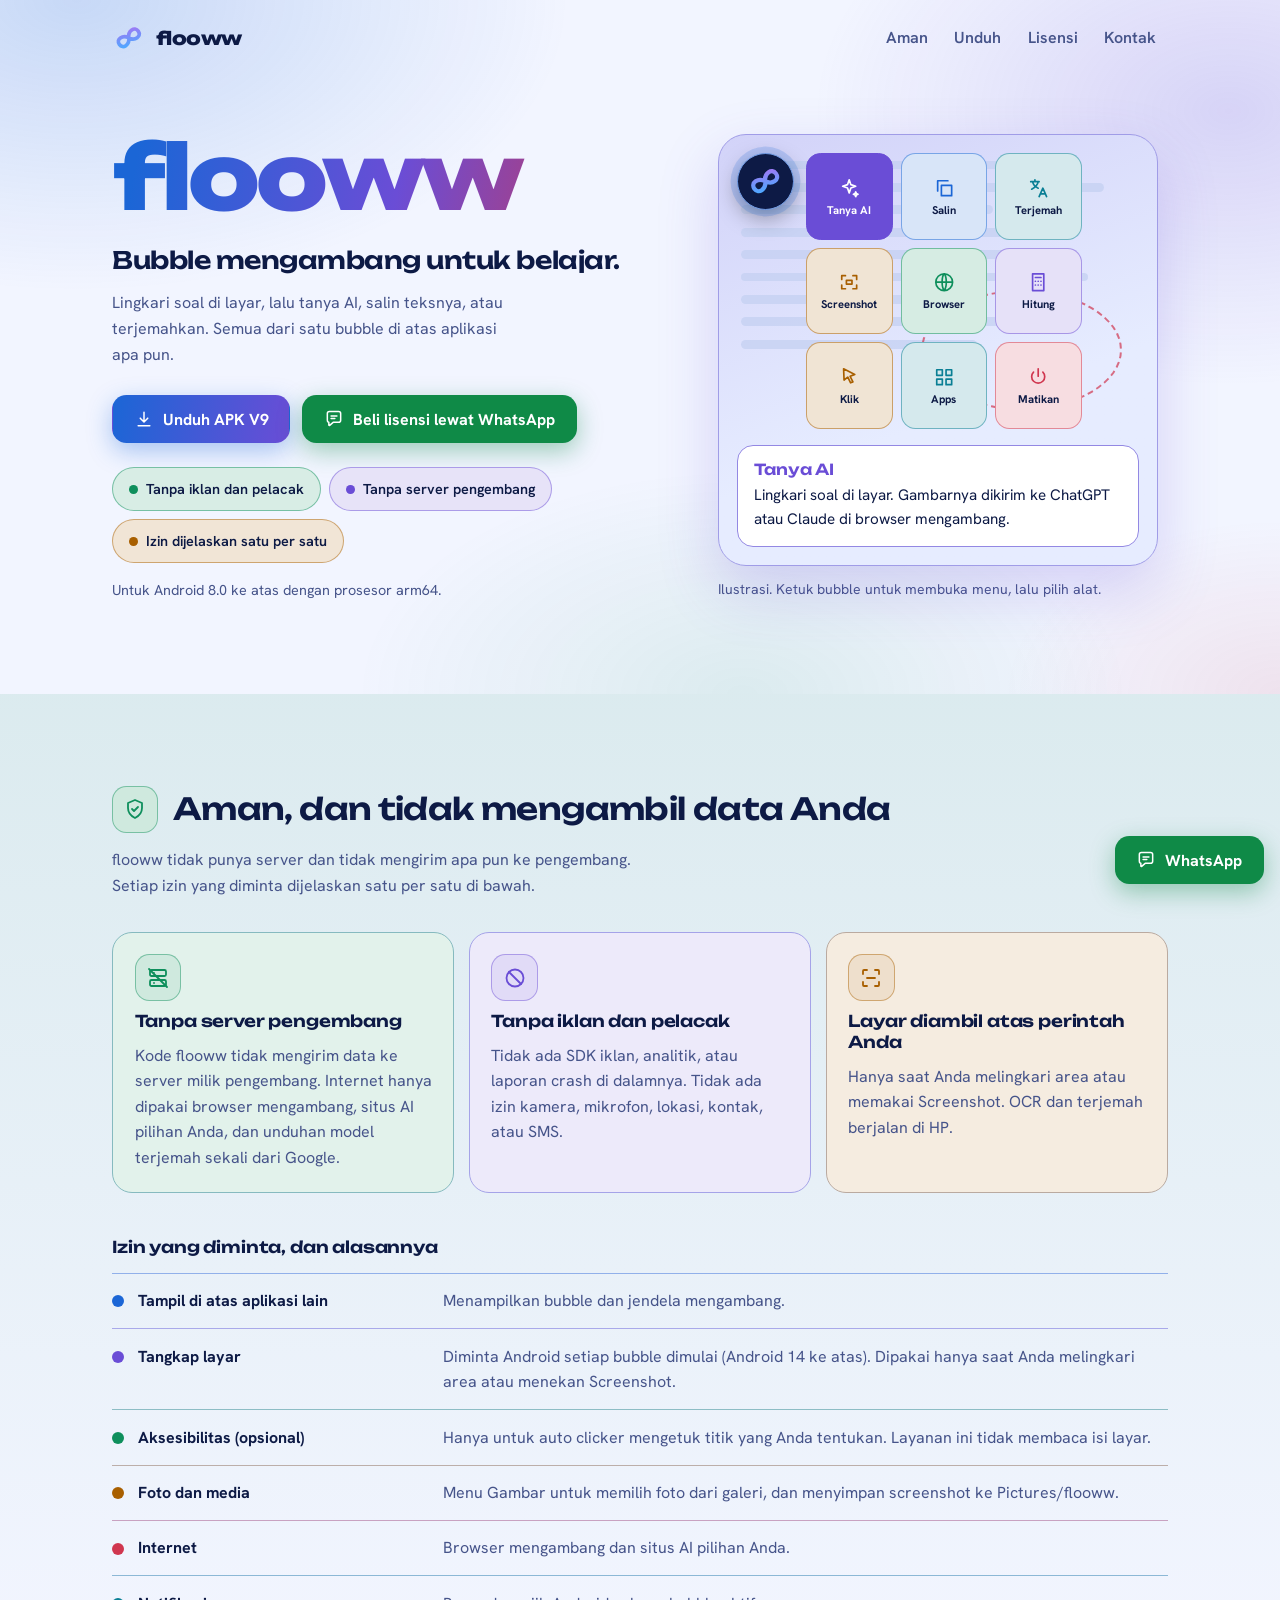
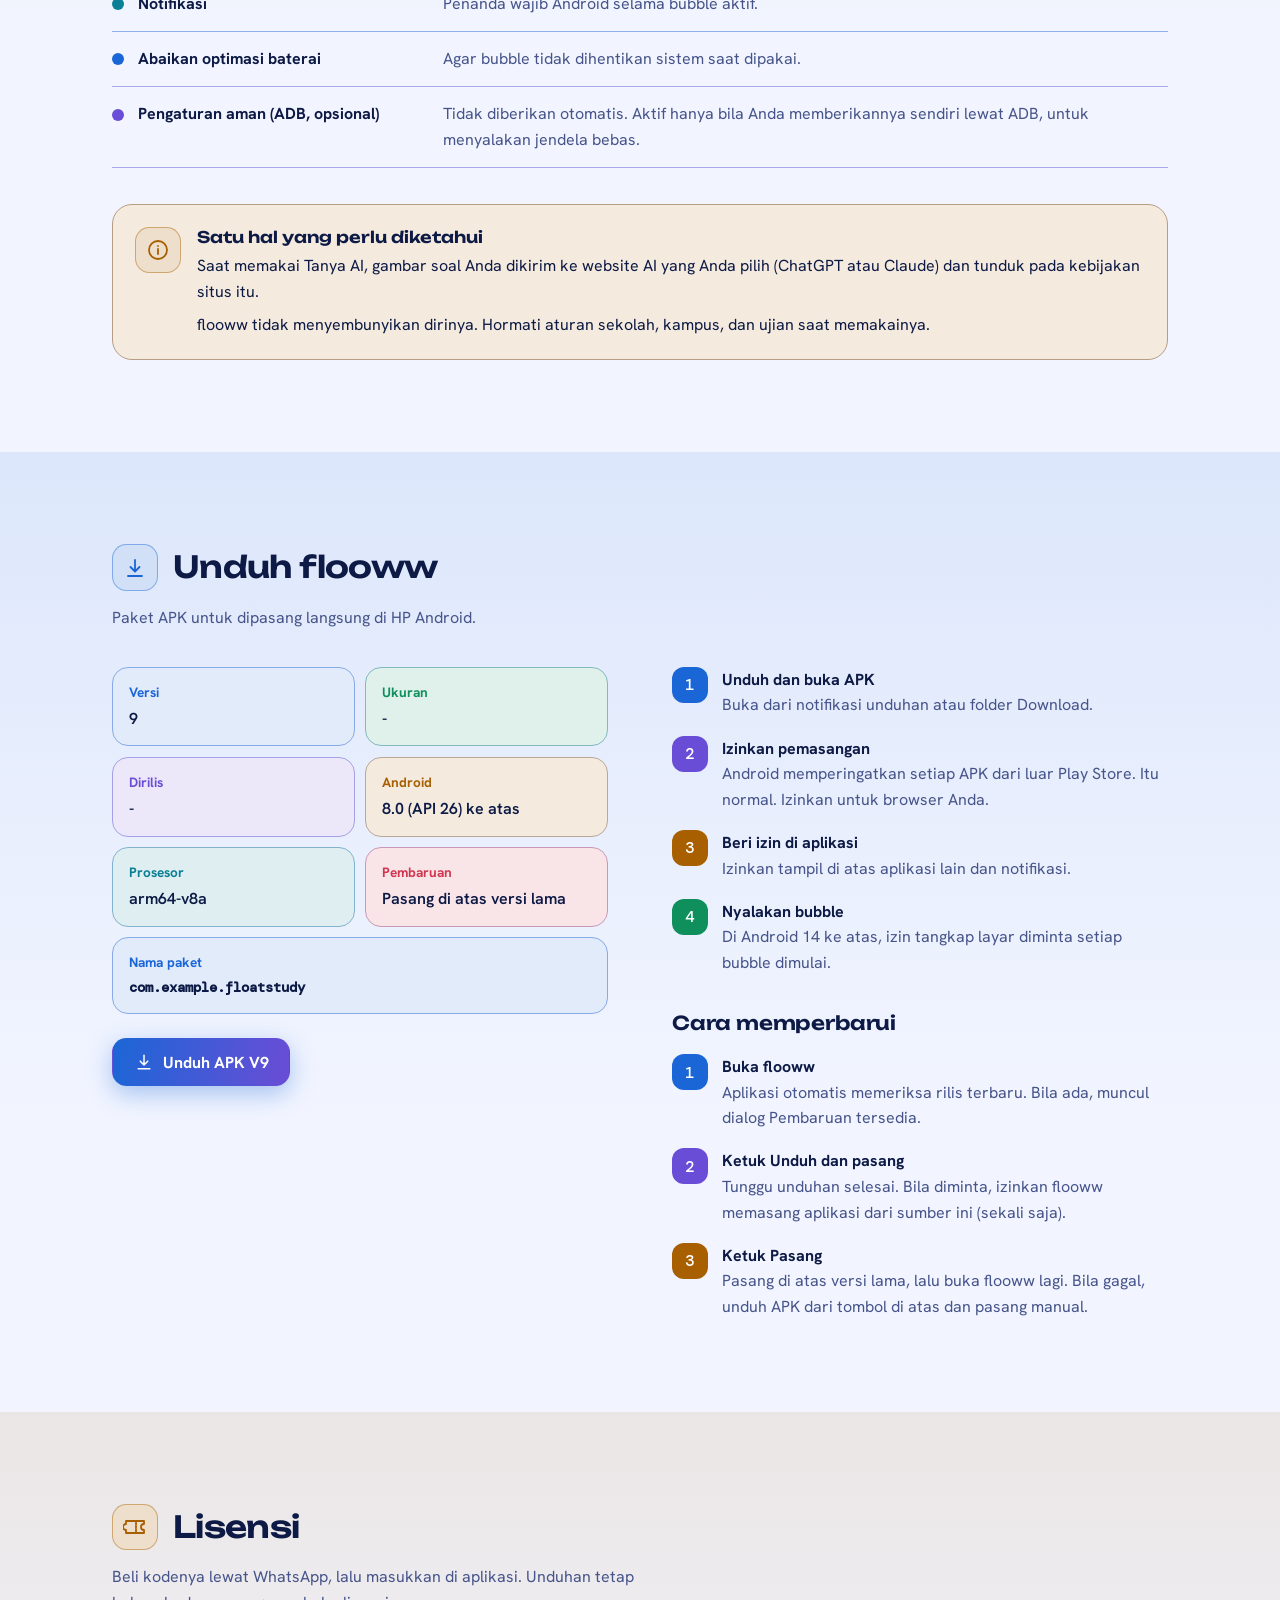
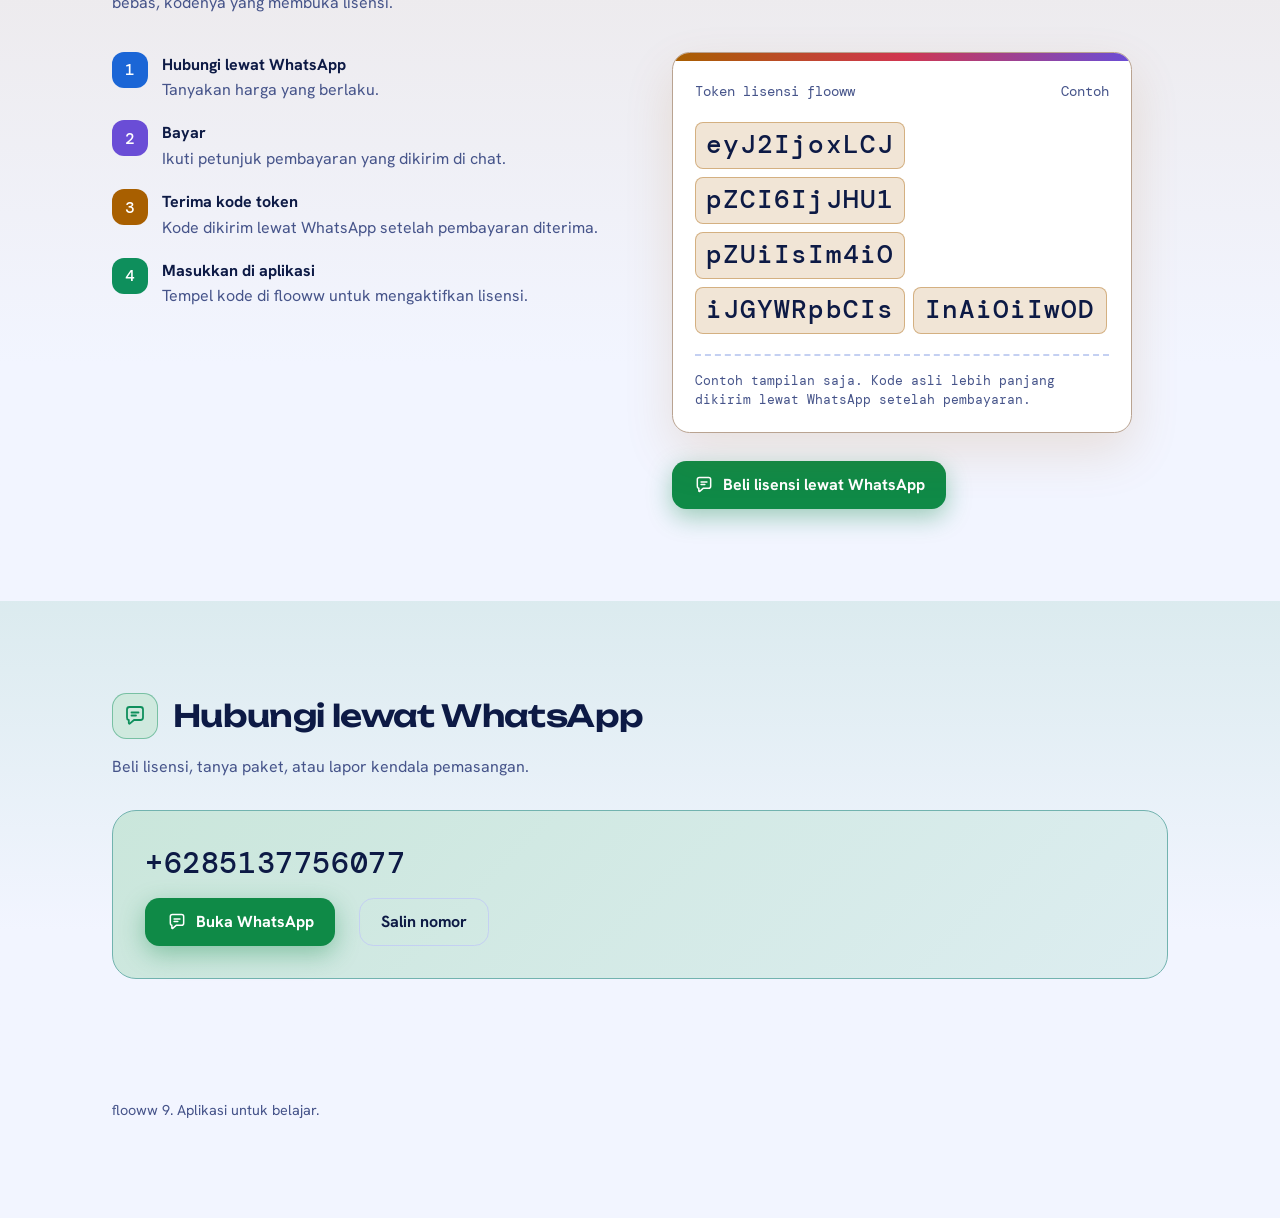
==== website/index.html @ 0dcf0724 "Langkah singkat memperbarui di aplikasi dan website - Kartu Pembaruan di aplikasi menampilkan tiga l" ====
<!doctype html>
<html lang="id">
<head>
<meta charset="utf-8">
<meta name="viewport" content="width=device-width, initial-scale=1, viewport-fit=cover">
<meta name="description" content="Unduh flooww, bubble mengambang untuk belajar. Lisensi dibeli lewat WhatsApp.">
<title>flooww</title>
<meta name="claude:viewport-fit-sides" content="cover">
<link rel="preconnect" href="https://fonts.googleapis.com">
<link rel="preconnect" href="https://fonts.gstatic.com" crossorigin>
<link rel="stylesheet" href="https://fonts.googleapis.com/css2?family=DM+Mono:wght@400;500&family=Hanken+Grotesk:wght@400;500;600;700&family=Unbounded:wght@600;800&display=swap">
<style>
/* Layout: kiri-rata. Situs publik dan panel /developer memakai satu data konten.
   Semua ukuran dalam rem, jadi satu angka di html mengecilkan atau membesarkan seluruh halaman (HP sampai TV).
   Warna dari pita ikon: biru, ungu, hijau, kuning, koral, cyan. */
:root {
  --bg: #081030;
  --screen: #0B153C;
  --surface: #0F1B4A;
  --raise: #16256A;
  --line: #26357D;
  --fg: #EAF0FF;
  --muted: #A9B5E0;
  --blue: #4FA8FF;
  --violet: #9A7BF5;
  --mint: #3DDC97;
  --amber: #FFB547;
  --coral: #FF7A8A;
  --cyan: #38D0E6;
  --accent: var(--blue);
  --accent-ink: #04122E;
  --tile-ink: #04122E;
  --bubble: #0D1A45;
  --wa: #0F8A47;
  --wa-ink: #FFFFFF;
  --glow: 30%;
  --glow2: 15%;
  --font-display: 'Unbounded', 'Trebuchet MS', sans-serif;
  --font-body: 'Hanken Grotesk', system-ui, -apple-system, 'Segoe UI', sans-serif;
  --font-mono: 'DM Mono', ui-monospace, Menlo, Consolas, monospace;
  color-scheme: dark;
}
@media (prefers-color-scheme: light) {
  :root:not([data-theme="dark"]) {
    --bg: #F2F5FF; --screen: #E6ECFF; --surface: #FFFFFF; --raise: #DCE5FF; --line: #C4D0F2;
    --fg: #0D1A45; --muted: #46548A;
    --blue: #1B66D6; --violet: #6A4DD6; --mint: #0E8F5C; --amber: #A85F00; --coral: #D0364F; --cyan: #0A7F95;
    --accent-ink: #FFFFFF; --tile-ink: #FFFFFF; --glow: 20%; --glow2: 10%;
    color-scheme: light;
  }
}
:root[data-theme="light"] {
  --bg: #F2F5FF; --screen: #E6ECFF; --surface: #FFFFFF; --raise: #DCE5FF; --line: #C4D0F2;
  --fg: #0D1A45; --muted: #46548A;
  --blue: #1B66D6; --violet: #6A4DD6; --mint: #0E8F5C; --amber: #A85F00; --coral: #D0364F; --cyan: #0A7F95;
  --accent-ink: #FFFFFF; --tile-ink: #FFFFFF; --glow: 20%; --glow2: 10%;
  color-scheme: light;
}

* { box-sizing: border-box; }
html { scroll-behavior: smooth; font-size: 100%; }
body { margin: 0; background: var(--bg); color: var(--fg); font: 400 1rem/1.6 var(--font-body); -webkit-text-size-adjust: 100%; }
a { color: var(--accent); }
h1, h2, h3, p, ul, ol, dl, figure { margin: 0; }
h2 { font: 600 clamp(1.35rem, 3.6vw, 1.9rem)/1.2 var(--font-display); letter-spacing: -0.02em; text-wrap: balance; }
h3 { font: 600 1.02rem/1.3 var(--font-display); letter-spacing: -0.01em; }
button { font: inherit; color: inherit; }
:focus-visible { outline: 0.22rem solid var(--accent); outline-offset: 0.2rem; }

.in { max-width: 68rem; margin-inline: auto; padding-left: max(16px, env(safe-area-inset-left, 0px)); padding-right: max(16px, env(safe-area-inset-right, 0px)); }
.sec { --c: var(--blue); padding-block: clamp(3rem, 8vw, 5.75rem); background: linear-gradient(180deg, color-mix(in srgb, var(--c) 10%, var(--bg)), var(--bg) 70%); }
.lead-in { color: var(--muted); max-width: 58ch; margin-top: 0.9rem; }
.sh { display: flex; align-items: center; gap: 0.9rem; }
.chip { flex: none; width: 2.9rem; height: 2.9rem; border-radius: 0.9rem; display: grid; place-items: center; color: var(--c); background: color-mix(in srgb, var(--c) 20%, var(--surface)); border: 1px solid color-mix(in srgb, var(--c) 45%, transparent); }
.chip svg { width: 1.5rem; height: 1.5rem; }
.ico { width: 1.25rem; height: 1.25rem; flex: none; }

/* header + hero */
.hero-wrap {
  background:
    radial-gradient(55% 60% at 6% 0%, color-mix(in srgb, var(--blue) var(--glow), transparent), transparent 70%),
    radial-gradient(45% 55% at 96% 16%, color-mix(in srgb, var(--violet) var(--glow), transparent), transparent 72%),
    radial-gradient(42% 45% at 58% 100%, color-mix(in srgb, var(--mint) var(--glow2), transparent), transparent 72%),
    radial-gradient(30% 35% at 100% 100%, color-mix(in srgb, var(--coral) var(--glow2), transparent), transparent 72%),
    var(--bg);
}
.top { display: flex; flex-wrap: wrap; align-items: center; justify-content: space-between; gap: 0.4rem 1rem; padding-block: 1rem; }
.brand { display: inline-flex; align-items: center; gap: 0.65rem; color: var(--fg); text-decoration: none; font: 800 1.15rem var(--font-display); letter-spacing: -0.03em; }
.brand svg { width: 2.1rem; height: 2.1rem; }
.nav { display: flex; gap: 0.15rem; flex-wrap: wrap; }
.nav a { color: var(--muted); text-decoration: none; padding: 0 0.75rem; border-radius: 0.65rem; font-weight: 600; min-height: 2.75rem; display: inline-flex; align-items: center; }
.nav a:hover { color: var(--fg); background: color-mix(in srgb, var(--fg) 8%, transparent); }

.btn { display: inline-flex; align-items: center; justify-content: center; gap: 0.55rem; min-height: 3rem; padding: 0 1.3rem; border-radius: 0.9rem; font: 700 1rem var(--font-body); text-decoration: none; border: 1px solid transparent; cursor: pointer; }
.btn:hover { filter: brightness(1.08); }
.btn-primary { background: linear-gradient(100deg, var(--blue), var(--violet)); color: var(--accent-ink); box-shadow: 0 0.5rem 1.5rem color-mix(in srgb, var(--blue) 35%, transparent); }
.btn-wa { background: var(--wa); color: var(--wa-ink); box-shadow: 0 0.5rem 1.5rem color-mix(in srgb, var(--wa) 38%, transparent); }
.btn-ghost { background: transparent; color: var(--fg); border-color: var(--line); }
.btn-sm { min-height: 2.75rem; padding: 0 1rem; font-size: 0.92rem; }
.btn svg { width: 1.25rem; height: 1.25rem; flex: none; }
.cta { display: flex; flex-wrap: wrap; gap: 0.75rem; margin-top: 1.75rem; }

.hero { display: grid; grid-template-columns: 1fr; gap: 2.75rem; padding-block: clamp(1.25rem, 5vw, 3.5rem) clamp(3rem, 8vw, 5.75rem); }
.hero > * { min-width: 0; }
.wordmark { font: 800 clamp(2.8rem, 9vw, 5.6rem)/1 var(--font-display); letter-spacing: -0.045em; padding-bottom: 0.08em; color: var(--fg); background: linear-gradient(100deg, var(--blue) 5%, var(--violet) 52%, var(--coral) 100%); -webkit-background-clip: text; background-clip: text; -webkit-text-fill-color: transparent; overflow-wrap: anywhere; }
.tagline { font: 600 clamp(1.15rem, 2.6vw, 1.5rem)/1.3 var(--font-display); letter-spacing: -0.02em; margin-top: 1rem; text-wrap: balance; }
.sub { color: var(--muted); max-width: 46ch; margin-top: 0.9rem; }
.pills { display: flex; flex-wrap: wrap; gap: 0.5rem; margin-top: 1.5rem; }
.pill { display: inline-flex; align-items: center; gap: 0.5rem; min-height: 2.75rem; padding: 0 1rem; border-radius: 999px; font-size: 0.9rem; font-weight: 600; text-decoration: none; color: var(--fg); background: color-mix(in srgb, var(--c) 16%, var(--surface)); border: 1px solid color-mix(in srgb, var(--c) 48%, transparent); }
.pill i { width: 0.55rem; height: 0.55rem; border-radius: 50%; background: var(--c); }
.pill:hover { background: color-mix(in srgb, var(--c) 26%, var(--surface)); }
.fine { color: var(--muted); font-size: 0.9rem; margin-top: 1rem; }

/* demo bubble */
.demo { max-width: 27.5rem; width: 100%; }
.screen { position: relative; display: flex; flex-direction: column; gap: 1rem; min-height: 25.6rem; padding: 1.1rem; overflow: hidden; background: linear-gradient(160deg, color-mix(in srgb, var(--violet) 16%, var(--screen)), var(--screen) 62%); border: 1px solid color-mix(in srgb, var(--violet) 40%, var(--line)); border-radius: 1.75rem; box-shadow: 0 1.5rem 3.75rem color-mix(in srgb, var(--violet) 22%, transparent); }
.fake { position: absolute; inset: 0; padding: 1.6rem 1.35rem; display: flex; flex-direction: column; gap: 0.85rem; pointer-events: none; }
.fake i { display: block; height: 0.55rem; border-radius: 0.3rem; background: var(--line); opacity: 0.75; }
.fake i:nth-child(1) { width: 78%; } .fake i:nth-child(2) { width: 92%; } .fake i:nth-child(3) { width: 64%; }
.fake i:nth-child(4) { width: 86%; } .fake i:nth-child(5) { width: 70%; } .fake i:nth-child(6) { width: 88%; }
.fake i:nth-child(7) { width: 52%; } .fake i:nth-child(8) { width: 80%; } .fake i:nth-child(9) { width: 60%; }
.fake b { position: absolute; right: 8%; top: 36%; width: 46%; height: 28%; border: 2px dashed var(--coral); border-radius: 50%; opacity: 0.7; }
.float { position: relative; z-index: 1; display: flex; align-items: flex-start; gap: 0.75rem; }
.bubble { flex: none; width: 3.6rem; height: 3.6rem; border-radius: 50%; padding: 0; cursor: pointer; display: grid; place-items: center; background: var(--bubble); border: 1px solid color-mix(in srgb, var(--blue) 50%, var(--line)); box-shadow: 0 0 0 0.4rem color-mix(in srgb, var(--blue) 18%, transparent), 0 0.5rem 1.4rem rgba(0, 0, 0, 0.35); }
.bubble svg { width: 2.4rem; height: 2.4rem; }
.menu { display: grid; grid-template-columns: repeat(3, minmax(0, 1fr)); gap: 0.5rem; flex: 1; min-width: 0; max-width: 17.25rem; transform-origin: 0 1.5rem; animation: pop 0.45s cubic-bezier(0.2, 0.8, 0.2, 1) both; }
.tool { aspect-ratio: 1; min-width: 0; padding: 0.25rem; cursor: pointer; display: flex; flex-direction: column; align-items: center; justify-content: center; gap: 0.3rem; text-align: center; font: 700 0.7rem/1.1 var(--font-body); color: var(--fg); background: color-mix(in srgb, var(--c) 17%, var(--surface)); border: 1px solid color-mix(in srgb, var(--c) 50%, transparent); border-radius: 0.9rem; }
.tool svg { width: 1.4rem; height: 1.4rem; color: var(--c); fill: none; stroke: currentColor; stroke-width: 1.8; stroke-linecap: round; stroke-linejoin: round; }
.tool:hover { background: color-mix(in srgb, var(--c) 28%, var(--surface)); }
.tool[aria-pressed="true"] { background: var(--c); color: var(--tile-ink); border-color: var(--c); }
.tool[aria-pressed="true"] svg { color: var(--tile-ink); }
.tip { position: relative; z-index: 1; margin-top: auto; padding: 0.9rem 1rem; border-radius: 1rem; background: var(--surface); border: 1px solid color-mix(in srgb, var(--c, var(--blue)) 55%, var(--line)); font-size: 0.95rem; }
.tip strong { display: block; font: 600 0.95rem var(--font-display); color: var(--c, var(--blue)); margin-bottom: 0.25rem; }
.demo figcaption { color: var(--muted); font-size: 0.88rem; margin-top: 0.75rem; }
@keyframes pop { from { transform: scale(0.88); } to { transform: scale(1); } }

/* aman */
.claims { display: grid; grid-template-columns: repeat(auto-fit, minmax(min(100%, 16rem), 1fr)); gap: 0.9rem; margin-top: 2.1rem; }
.claims > * { min-width: 0; }
.claim { padding: 1.35rem; border-radius: 1.25rem; display: grid; gap: 0.65rem; align-content: start; background: color-mix(in srgb, var(--c) 12%, var(--surface)); border: 1px solid color-mix(in srgb, var(--c) 34%, var(--line)); }
.claim p { color: var(--muted); }
.claim a { font-weight: 700; color: var(--c); }
.perms { margin-top: 2.75rem; }
.perms ul { list-style: none; padding: 0; margin-top: 0.9rem; }
.perms li { --c: var(--blue); display: grid; grid-template-columns: 0.75rem minmax(0, 1fr); gap: 0.25rem 0.9rem; padding: 0.9rem 0; border-top: 1px solid color-mix(in srgb, var(--c) 30%, var(--line)); }
.perms li:last-child { border-bottom: 1px solid color-mix(in srgb, var(--c) 30%, var(--line)); }
.perms li::before { content: ""; width: 0.75rem; height: 0.75rem; margin-top: 0.45rem; border-radius: 50%; background: var(--c); grid-row: 1 / span 2; }
.perms li:nth-child(6n+2) { --c: var(--violet); } .perms li:nth-child(6n+3) { --c: var(--mint); }
.perms li:nth-child(6n+4) { --c: var(--amber); } .perms li:nth-child(6n+5) { --c: var(--coral); } .perms li:nth-child(6n+6) { --c: var(--cyan); }
.perms strong { font-weight: 700; }
.perms span { color: var(--muted); }
.honest { --c: var(--amber); display: grid; grid-template-columns: 2.9rem minmax(0, 1fr); gap: 1rem; align-items: start; margin-top: 2.25rem; padding: 1.35rem; border-radius: 1.25rem; background: color-mix(in srgb, var(--c) 13%, var(--surface)); border: 1px solid color-mix(in srgb, var(--c) 45%, var(--line)); }
.honest p + p { margin-top: 0.5rem; }
.honest strong { display: block; font: 600 1rem var(--font-display); margin-bottom: 0.4rem; }

/* unduh */
.dl-grid { display: grid; grid-template-columns: 1fr; gap: 2.5rem; margin-top: 2.25rem; }
.dl-grid > * { min-width: 0; }
.spec { display: grid; grid-template-columns: repeat(2, minmax(0, 1fr)); gap: 0.65rem; }
.spec div { --c: var(--blue); padding: 0.9rem 1rem; border-radius: 1rem; background: color-mix(in srgb, var(--c) 13%, var(--surface)); border: 1px solid color-mix(in srgb, var(--c) 36%, var(--line)); }
.spec div:nth-child(6n+2) { --c: var(--mint); } .spec div:nth-child(6n+3) { --c: var(--violet); }
.spec div:nth-child(6n+4) { --c: var(--amber); } .spec div:nth-child(6n+5) { --c: var(--cyan); } .spec div:nth-child(6n+6) { --c: var(--coral); }
.spec div:last-child:nth-child(odd) { grid-column: 1 / -1; }
.spec dt { color: var(--c); font-size: 0.85rem; font-weight: 700; }
.spec dd { margin: 0.1rem 0 0; font-weight: 600; overflow-wrap: anywhere; }
.mono { font-family: var(--font-mono); font-size: 0.9em; font-weight: 500; }
.dl-cta { margin-top: 1.5rem; }
.steps { list-style: none; padding: 0; display: grid; gap: 1.1rem; counter-reset: s; }
.steps li { --c: var(--blue); display: grid; grid-template-columns: 2.25rem minmax(0, 1fr); gap: 0.9rem; align-items: start; max-width: 56ch; counter-increment: s; }
.steps li:nth-child(6n+2) { --c: var(--violet); } .steps li:nth-child(6n+3) { --c: var(--amber); } .steps li:nth-child(6n+4) { --c: var(--mint); }
.steps li:nth-child(6n+5) { --c: var(--coral); } .steps li:nth-child(6n+6) { --c: var(--cyan); }
.steps li::before { content: counter(s); width: 2.25rem; height: 2.25rem; border-radius: 0.75rem; display: grid; place-items: center; font: 500 1rem var(--font-mono); color: var(--tile-ink); background: var(--c); }
.steps strong { display: block; }
.up-h { margin: 2.25rem 0 1.1rem; font-size: 1.2rem; }
.steps span { color: var(--muted); }

/* lisensi */
.lic-grid { display: grid; grid-template-columns: 1fr; gap: 2.5rem; margin-top: 2.25rem; align-items: start; }
.lic-grid > * { min-width: 0; }
.receipt { position: relative; overflow: hidden; background: var(--surface); border: 1px solid color-mix(in srgb, var(--amber) 40%, var(--line)); border-radius: 1.1rem; padding: 1.75rem 1.35rem 1.35rem; font-family: var(--font-mono); max-width: 28.75rem; box-shadow: 0 1.25rem 3.1rem color-mix(in srgb, var(--amber) 14%, transparent); }
.receipt::before { content: ""; position: absolute; inset: 0 0 auto; height: 0.5rem; background: linear-gradient(90deg, var(--amber), var(--coral), var(--violet)); }
.receipt .head { display: flex; justify-content: space-between; gap: 0.75rem; color: var(--muted); font-size: 0.85rem; }
.receipt .tk { display: flex; flex-wrap: wrap; gap: 0.5rem; margin: 1.25rem 0; font-size: clamp(1.15rem, 4.6vw, 1.6rem); font-weight: 500; letter-spacing: 0.04em; }
.receipt .tk span { padding: 0.08em 0.42em; border-radius: 0.5rem; background: color-mix(in srgb, var(--amber) 16%, var(--surface)); border: 1px solid color-mix(in srgb, var(--amber) 40%, transparent); }
.receipt .cut { border-top: 2px dashed var(--line); padding-top: 0.9rem; color: var(--muted); font-size: 0.82rem; line-height: 1.5; }

/* kontak, footer, tombol melayang */
.wa-panel { display: flex; flex-wrap: wrap; align-items: center; gap: 1rem 1.5rem; margin-top: 1.9rem; padding: clamp(1.25rem, 4vw, 2rem); border-radius: 1.5rem; background: linear-gradient(135deg, color-mix(in srgb, var(--mint) 22%, var(--surface)), color-mix(in srgb, var(--cyan) 14%, var(--surface))); border: 1px solid color-mix(in srgb, var(--mint) 45%, var(--line)); }
.wa-num { font: 500 clamp(1.3rem, 5vw, 1.9rem) var(--font-mono); letter-spacing: 0.02em; overflow-wrap: anywhere; user-select: all; flex: 1 1 100%; }
.foot { padding-block: 1.75rem 6rem; color: var(--muted); font-size: 0.9rem; }
.fab { position: fixed; z-index: 20; right: max(16px, env(safe-area-inset-right, 0px)); bottom: calc(16px + env(safe-area-inset-bottom, 0px)); }
.draftbar { background: color-mix(in srgb, var(--amber) 22%, var(--surface)); border-bottom: 1px solid color-mix(in srgb, var(--amber) 50%, var(--line)); font-size: 0.9rem; }
.draftbar .in { display: flex; flex-wrap: wrap; align-items: center; gap: 0.25rem 1rem; padding-block: 0.4rem; }
.draftbar button, .draftbar a { background: none; border: 0; padding: 0 0.25rem; min-height: 2.75rem; color: var(--fg); font-weight: 700; text-decoration: underline; cursor: pointer; }

/* login developer */
.lg { min-height: 100vh; min-height: 100dvh; display: grid; place-items: center; padding-block: 2rem; padding-left: max(16px, env(safe-area-inset-left, 0px)); padding-right: max(16px, env(safe-area-inset-right, 0px)); background: radial-gradient(60% 50% at 20% 0%, color-mix(in srgb, var(--blue) var(--glow), transparent), transparent 70%), radial-gradient(50% 50% at 90% 100%, color-mix(in srgb, var(--violet) var(--glow), transparent), transparent 70%), var(--bg); }
.lg-card { width: min(100%, 25rem); padding: 1.75rem; border-radius: 1.5rem; display: grid; gap: 0.85rem; background: var(--surface); border: 1px solid var(--line); box-shadow: 0 1.5rem 3.75rem color-mix(in srgb, var(--violet) 22%, transparent); }
.lg-card svg.lg-mark { width: 3rem; height: 3rem; }
.lg-card h1 { font: 800 1.45rem/1.2 var(--font-display); letter-spacing: -0.03em; }
.lg-card p { color: var(--muted); }
.lg-card label { font-weight: 700; font-size: 0.9rem; }
.lg-card input[type="text"], .lg-card input[type="password"] { width: 100%; min-height: 3rem; padding: 0 0.9rem; font: inherit; font-size: 1rem; color: var(--fg); background: var(--bg); border: 1px solid var(--line); border-radius: 0.75rem; }
.chk { display: flex; align-items: center; gap: 0.6rem; font-weight: 500 !important; min-height: 2.75rem; }
.chk input { width: 1.25rem; height: 1.25rem; accent-color: var(--accent); }
.lg-err { color: var(--coral); font-weight: 600; }
.lg-back { text-align: center; font-weight: 600; min-height: 2.75rem; display: grid; place-items: center; }

/* panel developer */
body::before { content: ""; position: fixed; inset: 0 0 auto; height: env(safe-area-inset-top, 0px); z-index: 40; background: var(--bg); }
.dv-top { position: sticky; top: env(safe-area-inset-top, 0px); z-index: 30; background: var(--bg); border-bottom: 1px solid var(--line); }
.dv-top .in { display: flex; flex-wrap: wrap; align-items: center; justify-content: space-between; gap: 0.5rem 1rem; padding-block: 0.65rem; }
.dv-brand { display: flex; align-items: center; gap: 0.65rem; font: 800 1rem var(--font-display); letter-spacing: -0.03em; }
.dv-brand svg { width: 2rem; height: 2rem; }
.dv-status { font: 500 0.82rem var(--font-body); color: var(--mint); }
.dv-acts { display: flex; flex-wrap: wrap; gap: 0.5rem; }
.dv-body { display: grid; grid-template-columns: minmax(0, 1fr); gap: 1.25rem; padding-block: 1.25rem 4rem; }
.dv-nav { display: flex; gap: 0.4rem; overflow-x: auto; padding-bottom: 0.4rem; }
.dv-tab { flex: none; white-space: nowrap; min-height: 2.75rem; padding: 0 1rem; border-radius: 0.8rem; cursor: pointer; font-weight: 600; text-align: left; color: var(--muted); background: transparent; border: 1px solid var(--line); }
.dv-tab:hover { color: var(--fg); }
.dv-tab[aria-current="page"] { color: var(--accent-ink); background: linear-gradient(100deg, var(--blue), var(--violet)); border-color: transparent; }
.dv-main { min-width: 0; }
.dv-head { margin-bottom: 1.1rem; }
.dv-head h1 { font: 600 clamp(1.3rem, 3vw, 1.7rem)/1.2 var(--font-display); letter-spacing: -0.02em; }
.dv-head p { color: var(--muted); margin-top: 0.4rem; max-width: 62ch; }
.dv-card { background: var(--surface); border: 1px solid var(--line); border-radius: 1.1rem; padding: 1.2rem; margin-bottom: 1rem; }
.dv-card > h3 { margin-bottom: 0.3rem; }
.dv-card > .dv-hint { color: var(--muted); font-size: 0.88rem; margin-bottom: 0.9rem; }
.dv-grid { display: grid; grid-template-columns: minmax(0, 1fr); gap: 0.9rem; margin-top: 0.9rem; }
.dv-f { min-width: 0; }
.dv-f label { display: block; font-weight: 700; font-size: 0.9rem; margin-bottom: 0.3rem; }
.dv-f input, .dv-f textarea, .dv-card textarea { width: 100%; font: inherit; font-size: 1rem; line-height: 1.5; color: var(--fg); background: var(--bg); border: 1px solid var(--line); border-radius: 0.7rem; padding: 0.65rem 0.8rem; min-height: 2.9rem; }
.dv-f textarea, .dv-card textarea { resize: vertical; }
.dv-f small { display: block; color: var(--muted); margin-top: 0.25rem; font-size: 0.82rem; }
.dv-item { border: 1px solid var(--line); border-radius: 0.9rem; padding: 1rem; margin-top: 0.8rem; background: color-mix(in srgb, var(--fg) 3%, var(--surface)); }
.dv-item-h { display: flex; justify-content: space-between; align-items: center; gap: 0.5rem; margin-bottom: 0.2rem; font-weight: 700; }
.dv-item-h span { min-width: 0; overflow: hidden; text-overflow: ellipsis; white-space: nowrap; }
.dv-ib { display: flex; gap: 0.3rem; flex: none; }
.dv-ib button { min-width: 2.75rem; min-height: 2.75rem; border-radius: 0.7rem; cursor: pointer; background: transparent; border: 1px solid var(--line); font-weight: 700; }
.dv-ib button:hover { border-color: var(--accent); }
.dv-ib button.del:hover { border-color: var(--coral); color: var(--coral); }
.dv-add { margin-top: 0.9rem; }
.dv-row { display: flex; flex-wrap: wrap; gap: 0.6rem; margin-top: 0.9rem; }
.dv-list { padding-left: 1.2rem; display: grid; gap: 0.35rem; color: var(--muted); }
.dv-list b { color: var(--fg); }
.dv-msg { margin-top: 0.8rem; font-weight: 600; min-height: 1.5rem; }
.dv-msg.ok { color: var(--mint); } .dv-msg.bad { color: var(--coral); }
.dv-json { font-family: var(--font-mono) !important; font-size: 0.85rem !important; }
.dv-file { margin-top: 0.8rem; }
.dv-file input { font: inherit; max-width: 100%; }

@media (min-width: 700px) {
  .perms li { grid-template-columns: 0.75rem minmax(10rem, 0.4fr) minmax(0, 1fr); }
  .perms li::before { grid-row: auto; }
  .dv-grid { grid-template-columns: repeat(2, minmax(0, 1fr)); }
  .dv-f.wide { grid-column: 1 / -1; }
}
@media (min-width: 900px) {
  .hero { grid-template-columns: minmax(0, 1.1fr) minmax(0, 0.9fr); align-items: center; gap: 3.5rem; }
  .dl-grid, .lic-grid { grid-template-columns: minmax(0, 1fr) minmax(0, 1fr); gap: 4rem; }
  .dv-body { grid-template-columns: 14rem minmax(0, 1fr); gap: 2rem; }
  .dv-nav { flex-direction: column; overflow: visible; position: sticky; top: calc(env(safe-area-inset-top, 0px) + 5rem); align-self: start; }
  .dv-tab { white-space: normal; }
}
.dv-ib button:disabled { opacity: 0.35; cursor: default; }
/* browser TV lama tanpa color-mix: kartu tetap punya latar dan garis */
@supports not (color: color-mix(in srgb, red 50%, blue)) {
  .claim, .pill, .tool, .spec div, .honest, .chip, .tip, .receipt .tk span { background: var(--surface); border-color: var(--line); }
  .sec, .draftbar { background: var(--bg); }
  .tool[aria-pressed="true"] { background: var(--accent); border-color: var(--accent); }
}
/* layar besar dan TV: seluruh halaman diperbesar lewat rem */
@media (min-width: 1500px) { html { font-size: 112.5%; } }
@media (min-width: 1900px) { html { font-size: 131%; } }
@media (min-width: 2500px) { html { font-size: 165%; } }
@media (min-width: 3400px) { html { font-size: 215%; } }
/* HP kecil dan layar pendek */
@media (max-width: 360px) { .btn { padding: 0 1rem; } .nav a { padding: 0 0.55rem; } .screen { padding: 0.9rem; } }
@media (max-height: 520px) and (orientation: landscape) { .hero { padding-block: 0.5rem 2.5rem; } .screen { min-height: 22rem; } }
/* layar sentuh dan remote TV: sasaran besar, fokus jelas */
@media (pointer: coarse) { .tool, .pill, .nav a, .dv-tab { min-height: 2.9rem; } }
@media (prefers-reduced-motion: reduce) {
  html { scroll-behavior: auto; }
  *, *::before, *::after { animation: none !important; transition: none !important; }
}
</style>

<svg width="0" height="0" style="position:absolute" aria-hidden="true" focusable="false">
  <defs>
    <linearGradient id="rb" x1="0" y1="1" x2="1" y2="0">
      <stop offset="0" stop-color="#4FA8FF"/>
      <stop offset="1" stop-color="#9A7BF5"/>
    </linearGradient>
    <symbol id="mark" viewBox="0 0 64 64">
      <path transform="rotate(-35 32 32)" d="M10 32C10 20 26 20 32 32S54 44 54 32 38 20 32 32 10 44 10 32" fill="none" stroke="url(#rb)" stroke-width="7" stroke-linecap="round" stroke-linejoin="round"/>
    </symbol>
    <symbol id="chat" viewBox="0 0 24 24"><g fill="none" stroke="currentColor" stroke-width="1.8" stroke-linecap="round" stroke-linejoin="round"><path d="M4 5.5A2.5 2.5 0 0 1 6.5 3h11A2.5 2.5 0 0 1 20 5.5v8a2.5 2.5 0 0 1-2.5 2.5H11l-4.2 3.6a.6.6 0 0 1-1-.46V16h-.3A2.5 2.5 0 0 1 4 13.5z"/><path d="M8.5 8.5h7M8.5 11.5h4.5"/></g></symbol>
    <symbol id="i-shield" viewBox="0 0 24 24"><g fill="none" stroke="currentColor" stroke-width="1.8" stroke-linecap="round" stroke-linejoin="round"><path d="M12 3l7 3v5c0 5-3 8-7 10-4-2-7-5-7-10V6z"/><path d="M9 12l2 2 4-4"/></g></symbol>
    <symbol id="i-dl" viewBox="0 0 24 24"><g fill="none" stroke="currentColor" stroke-width="1.8" stroke-linecap="round" stroke-linejoin="round"><path d="M12 4v11M7.5 11 12 15.5 16.5 11M5 20h14"/></g></symbol>
    <symbol id="i-ticket" viewBox="0 0 24 24"><g fill="none" stroke="currentColor" stroke-width="1.8" stroke-linecap="round" stroke-linejoin="round"><path d="M3 9a2 2 0 0 0 0 6v3h18v-3a2 2 0 0 1 0-6V6H3z"/><path d="M13 7.5v2M13 11v2M13 14.5v2"/></g></symbol>
    <symbol id="i-code" viewBox="0 0 24 24"><g fill="none" stroke="currentColor" stroke-width="1.8" stroke-linecap="round" stroke-linejoin="round"><path d="M8 8l-4 4 4 4M16 8l4 4-4 4M13.5 6l-3 12"/></g></symbol>
    <symbol id="i-block" viewBox="0 0 24 24"><g fill="none" stroke="currentColor" stroke-width="1.8" stroke-linecap="round" stroke-linejoin="round"><circle cx="12" cy="12" r="8.5"/><path d="M6 6l12 12"/></g></symbol>
    <symbol id="i-scan" viewBox="0 0 24 24"><g fill="none" stroke="currentColor" stroke-width="1.8" stroke-linecap="round" stroke-linejoin="round"><path d="M4 8V5a1 1 0 0 1 1-1h3M16 4h3a1 1 0 0 1 1 1v3M20 16v3a1 1 0 0 1-1 1h-3M8 20H5a1 1 0 0 1-1-1v-3M8 12h8"/></g></symbol>
    <symbol id="i-server" viewBox="0 0 24 24"><g fill="none" stroke="currentColor" stroke-width="1.8" stroke-linecap="round" stroke-linejoin="round"><rect x="4" y="4" width="16" height="6" rx="1.5"/><rect x="4" y="14" width="16" height="6" rx="1.5"/><path d="M8 7h.01M8 17h.01M3 3l18 18"/></g></symbol>
    <symbol id="i-info" viewBox="0 0 24 24"><g fill="none" stroke="currentColor" stroke-width="1.8" stroke-linecap="round" stroke-linejoin="round"><circle cx="12" cy="12" r="9"/><path d="M12 11v5M12 8h.01"/></g></symbol>
  </defs>
</svg>

<div id="app"></div>
<noscript><p style="padding:1rem">Halaman ini memerlukan JavaScript.</p></noscript>

<script>
(function () {
  'use strict';

  /* ---------- konfigurasi ---------- */
  var DEV_HASH = '5c40e785c40530cdca2e02c314bb99055a7adc34a8e7479df77fecaa34797a98';
  var KEY = 'flooww.content.v1', AUTH = 'flooww.dev.ok';
  var NAVHREF = ['#aman', '#unduh', '#lisensi', '#kontak'];
  var FIXED = { 'tools': 1, 'aman.claims': 1, 'nav.items': 1 };
  var TOOL_META = [
    ['--violet', 'M12 3l1.8 5.2L19 10l-5.2 1.8L12 17l-1.8-5.2L5 10l5.2-1.8zM19 16l.7 1.8 1.8.7-1.8.7L19 21l-.7-1.8-1.8-.7 1.8-.7z'],
    ['--blue', 'M9 9h11v11H9zM5 15V4h11'],
    ['--cyan', 'M4 5h9M8.5 3v2M6 5c.5 3 2.5 5.5 6 7M12 5c-.5 3-3 6-7 8M13 21l4-9 4 9M14.5 18h5'],
    ['--amber', 'M4 9V5h4M16 5h4v4M20 15v4h-4M8 19H4v-4M9 10h6v4H9z'],
    ['--mint', 'M12 3a9 9 0 1 0 0 18 9 9 0 0 0 0-18zM3 12h18M12 3c3 3.5 3 14 0 18M12 3c-3 3.5-3 14 0 18'],
    ['--violet', 'M6 3h12v18H6zM9 7h6M9 11h.01M12 11h.01M15 11h.01M9 15h.01M12 15h.01M15 15h.01'],
    ['--amber', 'M6 3l12 6-5 2 3 6-2.5 1-3-6-4 3z'],
    ['--cyan', 'M4 4h6v6H4zM14 4h6v6h-6zM4 14h6v6H4zM14 14h6v6h-6z'],
    ['--coral', 'M12 3v8M7 6.5a7 7 0 1 0 10 0']
  ];
  var CLAIM_META = [['--mint', 'i-server'], ['--violet', 'i-block'], ['--amber', 'i-scan']];
  var PILL_COLORS = ['--mint', '--violet', '--amber', '--blue', '--coral'];

  /* ---------- seluruh teks situs ada di sini ---------- */
  var DEFAULTS = {
    meta: {
      title: 'flooww',
      version: '9',
      waNumber: '62XXXXXXXXXX',
      waText: 'Halo, saya mau beli lisensi flooww. Mohon info paket dan harganya.',
      apkUrl: 'https://github.com/BaksoTumpah/flooww-rilis/releases/latest/download/flooww.apk'
    },
    brand: { name: 'flooww', aria: 'flooww, ke atas' },
    nav: { aria: 'Menu halaman', items: [{ label: 'Aman' }, { label: 'Unduh' }, { label: 'Lisensi' }, { label: 'Kontak' }] },
    hero: {
      title: 'flooww',
      tagline: 'Bubble mengambang untuk belajar.',
      sub: 'Lingkari soal di layar, lalu tanya AI, salin teksnya, atau terjemahkan. Semua dari satu bubble di atas aplikasi apa pun.',
      btnApk: 'Unduh APK {versi}',
      btnWa: 'Beli lisensi lewat WhatsApp',
      pills: [{ label: 'Tanpa iklan dan pelacak' }, { label: 'Tanpa server pengembang' }, { label: 'Izin dijelaskan satu per satu' }],
      fine: 'Untuk Android 8.0 ke atas dengan prosesor arm64.',
      caption: 'Ilustrasi. Ketuk bubble untuk membuka menu, lalu pilih alat.',
      bubbleAria: 'Bubble flooww. Ketuk untuk membuka atau menutup menu',
      menuAria: 'Alat flooww'
    },
    tools: [
      { name: 'Tanya AI', desc: 'Lingkari soal di layar. Gambarnya dikirim ke ChatGPT atau Claude di browser mengambang.' },
      { name: 'Salin', desc: 'Lingkari area. Teks dibaca di HP lalu otomatis tersalin.' },
      { name: 'Terjemah', desc: 'Lingkari teks. Diterjemahkan di HP, Inggris atau Jepang ke Indonesia, bisa dibalik.' },
      { name: 'Screenshot', desc: 'Ambil layar penuh dan simpan ke galeri, folder Pictures/flooww.' },
      { name: 'Browser', desc: 'Browser mini di jendela mengambang.' },
      { name: 'Hitung', desc: 'Kalkulator dengan + - × ÷ ^ % √ π.' },
      { name: 'Klik', desc: 'Auto clicker. Pasang target, atur jeda dan jumlah ketukan.' },
      { name: 'Apps', desc: 'Buka aplikasi pilihan Anda sebagai jendela mengambang.' },
      { name: 'Matikan', desc: 'Hentikan bubble.' }
    ],
    aman: {
      title: 'Aman, dan tidak mengambil data Anda',
      lead: 'flooww tidak punya server dan tidak mengirim apa pun ke pengembang. Setiap izin yang diminta dijelaskan satu per satu di bawah.',
      claims: [
        { title: 'Tanpa server pengembang', body: 'Kode flooww tidak mengirim data ke server milik pengembang. Internet hanya dipakai browser mengambang, situs AI pilihan Anda, dan unduhan model terjemah sekali dari Google.' },
        { title: 'Tanpa iklan dan pelacak', body: 'Tidak ada SDK iklan, analitik, atau laporan crash di dalamnya. Tidak ada izin kamera, mikrofon, lokasi, kontak, atau SMS.' },
        { title: 'Layar diambil atas perintah Anda', body: 'Hanya saat Anda melingkari area atau memakai Screenshot. OCR dan terjemah berjalan di HP.' }
      ],
      permsTitle: 'Izin yang diminta, dan alasannya',
      perms: [
        { name: 'Tampil di atas aplikasi lain', reason: 'Menampilkan bubble dan jendela mengambang.' },
        { name: 'Tangkap layar', reason: 'Diminta Android setiap bubble dimulai (Android 14 ke atas). Dipakai hanya saat Anda melingkari area atau menekan Screenshot.' },
        { name: 'Aksesibilitas (opsional)', reason: 'Hanya untuk auto clicker mengetuk titik yang Anda tentukan. Layanan ini tidak membaca isi layar.' },
        { name: 'Foto dan media', reason: 'Menu Gambar untuk memilih foto dari galeri, dan menyimpan screenshot ke Pictures/flooww.' },
        { name: 'Internet', reason: 'Browser mengambang dan situs AI pilihan Anda.' },
        { name: 'Notifikasi', reason: 'Penanda wajib Android selama bubble aktif.' },
        { name: 'Abaikan optimasi baterai', reason: 'Agar bubble tidak dihentikan sistem saat dipakai.' },
        { name: 'Pengaturan aman (ADB, opsional)', reason: 'Tidak diberikan otomatis. Aktif hanya bila Anda memberikannya sendiri lewat ADB, untuk menyalakan jendela bebas.' }
      ],
      honest: {
        title: 'Satu hal yang perlu diketahui',
        p1: 'Saat memakai Tanya AI, gambar soal Anda dikirim ke website AI yang Anda pilih (ChatGPT atau Claude) dan tunduk pada kebijakan situs itu.',
        p2: 'flooww tidak menyembunyikan dirinya. Hormati aturan sekolah, kampus, dan ujian saat memakainya.'
      }
    },
    unduh: {
      title: 'Unduh flooww',
      lead: 'Paket APK untuk dipasang langsung di HP Android.',
      btn: 'Unduh APK {versi}',
      spec: [
        { label: 'Versi', value: '{versi}' },
        { label: 'Ukuran', value: '{ukuran}' },
        { label: 'Dirilis', value: '{tanggal}' },
        { label: 'Android', value: '8.0 (API 26) ke atas' },
        { label: 'Prosesor', value: 'arm64-v8a' },
        { label: 'Pembaruan', value: 'Pasang di atas versi lama' },
        { label: 'Nama paket', value: 'com.example.floatstudy' }
      ],
      steps: [
        { title: 'Unduh dan buka APK', desc: 'Buka dari notifikasi unduhan atau folder Download.' },
        { title: 'Izinkan pemasangan', desc: 'Android memperingatkan setiap APK dari luar Play Store. Itu normal. Izinkan untuk browser Anda.' },
        { title: 'Beri izin di aplikasi', desc: 'Izinkan tampil di atas aplikasi lain dan notifikasi.' },
        { title: 'Nyalakan bubble', desc: 'Di Android 14 ke atas, izin tangkap layar diminta setiap bubble dimulai.' }
      ],
      upTitle: 'Cara memperbarui',
      upSteps: [
        { title: 'Buka flooww', desc: 'Aplikasi otomatis memeriksa rilis terbaru. Bila ada, muncul dialog Pembaruan tersedia.' },
        { title: 'Ketuk Unduh dan pasang', desc: 'Tunggu unduhan selesai. Bila diminta, izinkan flooww memasang aplikasi dari sumber ini (sekali saja).' },
        { title: 'Ketuk Pasang', desc: 'Pasang di atas versi lama, lalu buka flooww lagi. Bila gagal, unduh APK dari tombol di atas dan pasang manual.' }
      ]
    },
    lisensi: {
      title: 'Lisensi',
      lead: 'Beli kodenya lewat WhatsApp, lalu masukkan di aplikasi. Unduhan tetap bebas, kodenya yang membuka lisensi.',
      btnWa: 'Beli lisensi lewat WhatsApp',
      steps: [
        { title: 'Hubungi lewat WhatsApp', desc: 'Tanyakan paket dan harga yang tersedia.' },
        { title: 'Bayar', desc: 'Ikuti petunjuk pembayaran yang dikirim di chat.' },
        { title: 'Terima kode token', desc: 'Kode dikirim lewat WhatsApp setelah pembayaran diterima.' },
        { title: 'Masukkan di aplikasi', desc: 'Tempel kode di flooww untuk mengaktifkan lisensi.' }
      ],
      receipt: {
        left: 'Token lisensi flooww',
        right: 'Contoh',
        groups: [{ v: '5821' }, { v: '0937' }, { v: '4410' }, { v: '6285' }, { v: '1173' }],
        cut: 'Contoh tampilan saja. Kode asli dikirim lewat WhatsApp setelah pembayaran.',
        aria: 'Contoh tampilan kode token lisensi: {kode}'
      }
    },
    kontak: {
      title: 'Hubungi lewat WhatsApp',
      lead: 'Beli lisensi, tanya paket, atau lapor kendala pemasangan.',
      btnOpen: 'Buka WhatsApp',
      copy: { idle: 'Salin nomor', done: 'Tersalin', manual: 'Nomor terpilih, salin manual' }
    },
    foot: { text: 'flooww {versi}. Aplikasi untuk belajar.', fab: 'WhatsApp', fabAria: 'Chat WhatsApp' }
  };

  /* ---------- alat bantu ---------- */
  function $(id) { return document.getElementById(id); }
  function esc(s) { return String(s == null ? '' : s).replace(/[&<>"']/g, function (ch) { return { '&': '&amp;', '<': '&lt;', '>': '&gt;', '"': '&quot;', "'": '&#39;' }[ch]; }); }
  /* rilis terbaru dibaca otomatis dari GitHub Releases: versi, ukuran APK, dan tanggal rilis */
  var RELEASE = null;
  function releaseVersion(c) { return RELEASE && RELEASE.version ? RELEASE.version : c.meta.version; }
  function releaseSize() { return RELEASE && RELEASE.size ? (RELEASE.size / 1048576).toFixed(1).replace('.', ',') + ' MB' : '-'; }
  function releaseDate() {
    if (!RELEASE || !RELEASE.date) return '-';
    var d = new Date(RELEASE.date);
    if (isNaN(d.getTime())) return '-';
    try { return d.toLocaleDateString('id-ID', { day: 'numeric', month: 'long', year: 'numeric' }); } catch (e) { return d.toISOString().slice(0, 10); }
  }
  function fill(s, c) {
    return String(s == null ? '' : s)
      .replace(/\{versi\}/g, releaseVersion(c))
      .replace(/\{ukuran\}/g, releaseSize())
      .replace(/\{tanggal\}/g, releaseDate())
      .replace(/\{kode\}/g, c.lisensi.receipt.groups.map(function (g) { return g.v; }).join(' '));
  }
  function clone(o) { return JSON.parse(JSON.stringify(o)); }
  function isObj(x) { return x && typeof x === 'object' && !Array.isArray(x); }
  function blank(o) { if (!isObj(o)) return ''; var b = {}; Object.keys(o).forEach(function (k) { b[k] = ''; }); return b; }
  function merge(base, over, path) {
    if (Array.isArray(base)) {
      if (!Array.isArray(over)) return clone(base);
      var n = FIXED[path] ? base.length : over.length, out = [], i, proto;
      for (i = 0; i < n; i++) {
        proto = base[i] !== undefined ? base[i] : blank(base[0]);
        out.push(i < over.length ? merge(proto, over[i], path + '[]') : clone(proto));
      }
      return out;
    }
    if (isObj(base)) {
      var o = {}, ov = isObj(over) ? over : {};
      Object.keys(base).forEach(function (k) { o[k] = merge(base[k], ov[k], path ? path + '.' + k : k); });
      return o;
    }
    return (over !== undefined && over !== null && typeof over === typeof base) ? over : base;
  }
  function getPath(o, p) { return p.split('.').reduce(function (a, k) { return a == null ? a : a[k]; }, o); }
  function setPath(o, p, v) { var ks = p.split('.'), last = ks.pop(), t = ks.reduce(function (a, k) { return a[k]; }, o); t[last] = v; }

  /* SHA-256 murni JS (tidak bergantung pada crypto.subtle, supaya jalan di browser TV lama) */
  function sha256(ascii) {
    function rr(n, x) { return (x >>> n) | (x << (32 - n)); }
    var mp = Math.pow, mw = mp(2, 32), result = '', words = [], bitLen = ascii.length * 8, hash = [], k = [], pc = 0, comp = {}, i, j, cand;
    for (cand = 2; pc < 64; cand++) {
      if (!comp[cand]) {
        for (i = 0; i < 313; i += cand) comp[i] = cand;
        hash[pc] = (mp(cand, 0.5) * mw) | 0;
        k[pc++] = (mp(cand, 1 / 3) * mw) | 0;
      }
    }
    ascii += '\x80';
    while (ascii.length % 64 - 56) ascii += '\x00';
    for (i = 0; i < ascii.length; i++) {
      j = ascii.charCodeAt(i);
      if (j >> 8) return '';
      words[i >> 2] |= j << ((3 - i) % 4) * 8;
    }
    words[words.length] = ((bitLen / mw) | 0);
    words[words.length] = bitLen;
    for (j = 0; j < words.length;) {
      var w = words.slice(j, j += 16), old = hash;
      hash = hash.slice(0, 8);
      for (i = 0; i < 64; i++) {
        var w15 = w[i - 15], w2 = w[i - 2], a = hash[0], e = hash[4];
        var t1 = hash[7] + (rr(6, e) ^ rr(11, e) ^ rr(25, e)) + ((e & hash[5]) ^ ((~e) & hash[6])) + k[i] +
          (w[i] = (i < 16) ? w[i] : (w[i - 16] + (rr(7, w15) ^ rr(18, w15) ^ (w15 >>> 3)) + w[i - 7] + (rr(17, w2) ^ rr(19, w2) ^ (w2 >>> 10))) | 0);
        var t2 = (rr(2, a) ^ rr(13, a) ^ rr(22, a)) + ((a & hash[1]) ^ (a & hash[2]) ^ (hash[1] & hash[2]));
        hash = [(t1 + t2) | 0].concat(hash);
        hash[4] = (hash[4] + t1) | 0;
      }
      for (i = 0; i < 8; i++) hash[i] = (hash[i] + old[i]) | 0;
    }
    for (i = 0; i < 8; i++) for (j = 3; j + 1; j--) { var b = (hash[i] >> (j * 8)) & 255; result += ((b < 16) ? 0 : '') + b.toString(16); }
    return result;
  }

  /* penyimpanan dengan cadangan memori bila browser menolak */
  var mem = {};
  function sget(store, k) { try { return window[store].getItem(k); } catch (e) { return mem[store + k] || null; } }
  function sset(store, k, v) { try { window[store].setItem(k, v); return true; } catch (e) { mem[store + k] = v; return false; } }
  function sdel(store, k) { try { window[store].removeItem(k); } catch (e) { } delete mem[store + k]; }

  /* ---------- keadaan ---------- */
  var app = $('app');
  var content, remote = null, draft = null, view = null;
  var st = { tool: 0, open: true };
  var dev = { section: 'tayang', confirm: false, msg: '', msgOk: true };

  function loadDraft() {
    var raw = sget('localStorage', KEY);
    if (!raw) return null;
    try { var o = JSON.parse(raw); return isObj(o) ? o : null; } catch (e) { return null; }
  }
  function compute() { draft = loadDraft(); content = merge(DEFAULTS, draft || remote || {}, ''); }

  function isDevRoute() { return /\/developer(\/index\.html|\/)?$/.test(location.pathname) || location.hash === '#developer'; }
  function pathDev() { return /\/developer(\/index\.html|\/)?$/.test(location.pathname); }
  function baseUrl() { return /\/developer(\/index\.html|\/)$/.test(location.pathname) ? '../' : './'; }
  function siteHref() { return pathDev() ? baseUrl() : '#'; }
  function isLogged() { return sget('sessionStorage', AUTH) === DEV_HASH; }

  function waDigits(c) { return String(c.meta.waNumber).replace(/[\s+\-()]/g, ''); }
  function waLink(c) { return 'https://wa.me/' + waDigits(c) + '?text=' + encodeURIComponent(fill(c.meta.waText, c)); }

  /* ---------- situs publik ---------- */
  function icon(id) { return '<svg class="ico" aria-hidden="true"><use href="#' + id + '"/></svg>'; }
  function stepsHTML(list, F) {
    return '<ol class="steps">' + list.map(function (s) {
      return '<li><div><strong>' + F(s.title) + '</strong><span>' + F(s.desc) + '</span></div></li>';
    }).join('') + '</ol>';
  }
  function shHTML(iconId, title, F) {
    return '<div class="sh"><span class="chip"><svg aria-hidden="true"><use href="#' + iconId + '"/></svg></span><h2>' + F(title) + '</h2></div>';
  }

  function siteHTML(c) {
    var F = function (s) { return esc(fill(s, c)); };
    var wa = esc(waLink(c)), apk = esc(c.meta.apkUrl), h = [];
    var waBtn = function (label) { return '<a class="btn btn-wa" href="' + wa + '" target="_blank" rel="noopener">' + icon('chat') + F(label) + '</a>'; };

    if (draft) {
      h.push('<div class="draftbar"><div class="in"><span>Menampilkan draf dari menu developer, bukan versi yang tayang.</span><a href="#developer">Buka editor</a><button type="button" data-act="drop-draft">Hapus draf</button></div></div>');
    }
    h.push('<div class="hero-wrap"><header class="in top"><a class="brand" href="#atas" aria-label="' + F(c.brand.aria) + '"><svg aria-hidden="true"><use href="#mark"/></svg>' + F(c.brand.name) + '</a>');
    h.push('<nav class="nav" aria-label="' + F(c.nav.aria) + '">' + c.nav.items.map(function (n, i) { return '<a href="' + (NAVHREF[i] || '#atas') + '">' + F(n.label) + '</a>'; }).join('') + '</nav></header>');
    h.push('<main id="atas"><section class="in hero"><div>');
    h.push('<h1 class="wordmark">' + F(c.hero.title) + '</h1><p class="tagline">' + F(c.hero.tagline) + '</p><p class="sub">' + F(c.hero.sub) + '</p>');
    h.push('<div class="cta"><a class="btn btn-primary" href="' + apk + '" target="_blank" rel="noopener">' + icon('i-dl') + F(c.hero.btnApk) + '</a>' + waBtn(c.hero.btnWa) + '</div>');
    h.push('<div class="pills">' + c.hero.pills.map(function (p, i) { return '<a class="pill" href="#aman" style="--c: var(' + PILL_COLORS[i % PILL_COLORS.length] + ')"><i></i>' + F(p.label) + '</a>'; }).join('') + '</div>');
    h.push('<p class="fine">' + F(c.hero.fine) + '</p></div>');
    h.push('<figure class="demo"><div class="screen"><div class="fake" aria-hidden="true"><i></i><i></i><i></i><i></i><i></i><i></i><i></i><i></i><i></i><b></b></div>');
    h.push('<div class="float"><button class="bubble" id="bubble" type="button" data-act="bubble" aria-expanded="true" aria-controls="menu" aria-label="' + F(c.hero.bubbleAria) + '"><svg aria-hidden="true"><use href="#mark"/></svg></button>');
    h.push('<div class="menu" id="menu" role="group" aria-label="' + F(c.hero.menuAria) + '">' + c.tools.map(function (t, i) {
      var m = TOOL_META[i] || TOOL_META[0];
      return '<button class="tool" type="button" data-act="tool" data-i="' + i + '" aria-pressed="false" style="--c: var(' + m[0] + ')"><svg viewBox="0 0 24 24" aria-hidden="true"><path d="' + m[1] + '"/></svg><span>' + F(t.name) + '</span></button>';
    }).join('') + '</div></div><p class="tip" id="tip" aria-live="polite"></p></div><figcaption>' + F(c.hero.caption) + '</figcaption></figure>');
    h.push('</section></main></div>');

    h.push('<section class="sec" id="aman" style="--c: var(--mint)"><div class="in">' + shHTML('i-shield', c.aman.title, F) + '<p class="lead-in">' + F(c.aman.lead) + '</p>');
    h.push('<div class="claims">' + c.aman.claims.map(function (cl, i) {
      var m = CLAIM_META[i] || CLAIM_META[0];
      return '<div class="claim" style="--c: var(' + m[0] + ')"><span class="chip"><svg aria-hidden="true"><use href="#' + m[1] + '"/></svg></span><h3>' + F(cl.title) + '</h3><p>' + F(cl.body) + '</p></div>';
    }).join('') + '</div>');
    h.push('<div class="perms"><h3>' + F(c.aman.permsTitle) + '</h3><ul>' + c.aman.perms.map(function (p) { return '<li><strong>' + F(p.name) + '</strong><span>' + F(p.reason) + '</span></li>'; }).join('') + '</ul></div>');
    h.push('<div class="honest"><span class="chip"><svg aria-hidden="true"><use href="#i-info"/></svg></span><div><strong>' + F(c.aman.honest.title) + '</strong><p>' + F(c.aman.honest.p1) + '</p><p>' + F(c.aman.honest.p2) + '</p></div></div></div></section>');

    h.push('<section class="sec" id="unduh" style="--c: var(--blue)"><div class="in">' + shHTML('i-dl', c.unduh.title, F) + '<p class="lead-in">' + F(c.unduh.lead) + '</p><div class="dl-grid"><div>');
    h.push('<dl class="spec">' + c.unduh.spec.map(function (s) {
      var mono = /^[a-z0-9_]+(\.[a-z0-9_]+)+$/i.test(fill(s.value, c));
      return '<div><dt>' + F(s.label) + '</dt><dd' + (mono ? ' class="mono"' : '') + '>' + F(s.value) + '</dd></div>';
    }).join('') + '</dl>');
    h.push('<div class="cta dl-cta"><a class="btn btn-primary" href="' + apk + '" target="_blank" rel="noopener">' + icon('i-dl') + F(c.unduh.btn) + '</a></div></div>' + '<div>' + stepsHTML(c.unduh.steps, F) + '<h3 class="up-h">' + F(c.unduh.upTitle) + '</h3>' + stepsHTML(c.unduh.upSteps, F) + '</div></div></div></section>');

    var r = c.lisensi.receipt;
    h.push('<section class="sec" id="lisensi" style="--c: var(--amber)"><div class="in">' + shHTML('i-ticket', c.lisensi.title, F) + '<p class="lead-in">' + F(c.lisensi.lead) + '</p><div class="lic-grid">' + stepsHTML(c.lisensi.steps, F));
    h.push('<div><div class="receipt" role="img" aria-label="' + F(r.aria) + '"><div class="head"><span>' + F(r.left) + '</span><span>' + F(r.right) + '</span></div><div class="tk" aria-hidden="true">' +
      r.groups.map(function (g) { return '<span>' + F(g.v) + '</span>'; }).join('') + '</div><div class="cut">' + F(r.cut) + '</div></div><div class="cta">' + waBtn(c.lisensi.btnWa) + '</div></div></div></div></section>');

    h.push('<section class="sec" id="kontak" style="--c: var(--mint)"><div class="in">' + shHTML('chat', c.kontak.title, F) + '<p class="lead-in">' + F(c.kontak.lead) + '</p>');
    h.push('<div class="wa-panel"><span class="wa-num" id="wanum">+' + esc(waDigits(c)) + '</span>' + waBtn(c.kontak.btnOpen) + '<button class="btn btn-ghost" id="copy" type="button" data-act="copy-num">' + F(c.kontak.copy.idle) + '</button></div></div></section>');
    h.push('<footer class="in foot">' + F(c.foot.text) + '</footer>');
    h.push('<a class="btn btn-wa fab" href="' + wa + '" target="_blank" rel="noopener" aria-label="' + F(c.foot.fabAria) + '">' + icon('chat') + F(c.foot.fab) + '</a>');
    return h.join('');
  }

  function selectTool(i) {
    st.tool = i;
    var c = content, tip = $('tip');
    if (!tip || !c.tools[i]) return;
    var m = TOOL_META[i] || TOOL_META[0];
    Array.prototype.forEach.call(document.querySelectorAll('.tool'), function (b, j) { b.setAttribute('aria-pressed', j === i ? 'true' : 'false'); });
    tip.style.setProperty('--c', 'var(' + m[0] + ')');
    tip.innerHTML = '<strong>' + esc(fill(c.tools[i].name, c)) + '</strong>' + esc(fill(c.tools[i].desc, c));
  }
  function renderSite() {
    document.title = fill(content.meta.title, content);
    app.innerHTML = siteHTML(content);
    var menu = $('menu'), bubble = $('bubble');
    if (menu) menu.hidden = !st.open;
    if (bubble) bubble.setAttribute('aria-expanded', st.open ? 'true' : 'false');
    selectTool(Math.min(st.tool, content.tools.length - 1));
    var hash = location.hash;
    if (hash && hash !== '#developer' && hash.length > 1) { var el = $(hash.slice(1)); if (el && el.scrollIntoView) el.scrollIntoView(); }
  }

  /* ---------- login developer ---------- */
  function loginHTML() {
    return '<main class="lg"><form class="lg-card" id="lgf" autocomplete="on"><svg class="lg-mark" aria-hidden="true"><use href="#mark"/></svg>' +
      '<h1>Masuk developer</h1><p>Khusus pengelola situs.</p>' +
      '<label for="lg-u">Username</label><input id="lg-u" name="username" type="text" autocomplete="username" autocapitalize="none" spellcheck="false">' +
      '<label for="lg-p">Password</label><input id="lg-p" name="password" type="password" autocomplete="current-password">' +
      '<label class="chk"><input type="checkbox" id="lg-s"> Tampilkan password</label>' +
      '<p class="lg-err" id="lg-e" role="alert" hidden>Username atau password salah.</p>' +
      '<button class="btn btn-primary" type="submit">Masuk</button>' +
      '<a class="lg-back" href="' + esc(siteHref()) + '">Kembali ke situs</a></form></main>';
  }
  function bindLogin() {
    $('lgf').addEventListener('submit', function (e) {
      e.preventDefault();
      var u = $('lg-u').value.trim(), p = $('lg-p').value;
      if (sha256(unescape(encodeURIComponent('flooww-dev|' + u + '|' + p))) === DEV_HASH) {
        sset('sessionStorage', AUTH, DEV_HASH);
        renderDev();
      } else {
        $('lg-e').hidden = false; $('lg-p').value = ''; $('lg-p').focus();
      }
    });
    $('lg-s').addEventListener('change', function (e) { $('lg-p').type = e.target.checked ? 'text' : 'password'; });
    $('lg-u').focus();
  }

  /* ---------- skema editor: setiap teks situs punya kolom di sini ---------- */
  function F(path, label, kind, hint) { return { t: 'f', path: path, label: label, kind: kind || 'text', hint: hint || '' }; }
  function G(title, fields, hint) { return { t: 'g', title: title, fields: fields, hint: hint || '' }; }
  function L(title, path, o) { return { t: 'l', title: title, path: path, fixed: !!o.fixed, fields: o.fields, name: o.name, titleKey: o.titleKey, blank: o.blank, hint: o.hint || '' }; }
  var VERSI_HINT = 'Tulis {versi}, {ukuran}, atau {tanggal} untuk memasukkan data rilis terbaru otomatis dari GitHub.';
  var SECTIONS = [
    { id: 'tayang', label: 'Tayangkan', desc: 'Simpan, ekspor, dan impor seluruh teks situs.' },
    { id: 'umum', label: 'Umum', desc: 'Judul tab, merek, versi, nomor WhatsApp, dan tautan.', blocks: [
      G('Situs', [F('meta.title', 'Judul tab browser'), F('brand.name', 'Nama merek di pojok kiri atas'), F('brand.aria', 'Label pembaca layar untuk merek')]),
      G('Aplikasi', [F('meta.version', 'Nomor versi cadangan', 'text', 'Terisi otomatis dari rilis terbaru di GitHub. Angka ini hanya dipakai bila GitHub tidak terjangkau.'), F('meta.apkUrl', 'Tautan unduh APK', 'url', 'Dipakai oleh semua tombol Unduh APK.')]),
      G('WhatsApp', [F('meta.waNumber', 'Nomor WhatsApp', 'tel', 'Format internasional tanpa tanda plus. Contoh: 6281234567890.'), F('meta.waText', 'Pesan awal saat chat dibuka', 'area')])
    ] },
    { id: 'menu', label: 'Menu atas', desc: 'Teks tautan di bagian atas halaman. Tujuan tautan tetap.', blocks: [
      G('Menu', [F('nav.aria', 'Label pembaca layar untuk menu')]),
      L('Tautan menu', 'nav.items', { fixed: true, name: 'Tautan', titleKey: 'label', fields: [{ key: 'label', label: 'Teks tautan' }] })
    ] },
    { id: 'beranda', label: 'Beranda', desc: 'Bagian paling atas: judul, tombol, lencana, dan demo.', blocks: [
      G('Judul', [F('hero.title', 'Judul besar'), F('hero.tagline', 'Kalimat di bawah judul', 'area'), F('hero.sub', 'Penjelasan singkat', 'area')]),
      G('Tombol', [F('hero.btnApk', 'Tombol unduh', 'text', VERSI_HINT), F('hero.btnWa', 'Tombol WhatsApp')]),
      L('Lencana kepercayaan', 'hero.pills', { name: 'Lencana', titleKey: 'label', blank: { label: '' }, fields: [{ key: 'label', label: 'Teks lencana' }] }),
      G('Teks kecil dan demo', [F('hero.fine', 'Catatan di bawah lencana', 'area'), F('hero.caption', 'Keterangan di bawah demo', 'area'), F('hero.bubbleAria', 'Label pembaca layar untuk bubble', 'area'), F('hero.menuAria', 'Label pembaca layar untuk menu alat')])
    ] },
    { id: 'alat', label: 'Alat bubble', desc: 'Sembilan alat di demo bubble. Ikon dan warna tetap.', blocks: [
      L('Alat', 'tools', { fixed: true, name: 'Alat', titleKey: 'name', fields: [{ key: 'name', label: 'Nama alat' }, { key: 'desc', label: 'Penjelasan', kind: 'area' }] })
    ] },
    { id: 'aman', label: 'Aman', desc: 'Bukti keamanan, daftar izin, dan catatan jujur.', blocks: [
      G('Judul bagian', [F('aman.title', 'Judul'), F('aman.lead', 'Pengantar', 'area')]),
      L('Tiga jaminan', 'aman.claims', { fixed: true, name: 'Jaminan', titleKey: 'title', fields: [{ key: 'title', label: 'Judul kartu' }, { key: 'body', label: 'Isi', kind: 'area' }] }),
      G('Daftar izin', [F('aman.permsTitle', 'Judul daftar')]),
      L('Izin', 'aman.perms', { name: 'Izin', titleKey: 'name', blank: { name: '', reason: '' }, fields: [{ key: 'name', label: 'Nama izin' }, { key: 'reason', label: 'Alasan', kind: 'area' }] }),
      G('Kotak catatan', [F('aman.honest.title', 'Judul'), F('aman.honest.p1', 'Paragraf pertama', 'area'), F('aman.honest.p2', 'Paragraf kedua', 'area')])
    ] },
    { id: 'unduh', label: 'Unduh', desc: 'Spesifikasi dan langkah pemasangan.', blocks: [
      G('Judul bagian', [F('unduh.title', 'Judul'), F('unduh.lead', 'Pengantar', 'area'), F('unduh.btn', 'Tombol unduh', 'text', VERSI_HINT)]),
      L('Spesifikasi', 'unduh.spec', { name: 'Baris', titleKey: 'label', blank: { label: '', value: '' }, fields: [{ key: 'label', label: 'Nama' }, { key: 'value', label: 'Nilai', hint: VERSI_HINT }] }),
      L('Langkah pemasangan', 'unduh.steps', { name: 'Langkah', titleKey: 'title', blank: { title: '', desc: '' }, fields: [{ key: 'title', label: 'Judul langkah' }, { key: 'desc', label: 'Penjelasan', kind: 'area' }] }),
      G('Cara memperbarui', [F('unduh.upTitle', 'Judul')]),
      L('Langkah memperbarui', 'unduh.upSteps', { name: 'Langkah', titleKey: 'title', blank: { title: '', desc: '' }, fields: [{ key: 'title', label: 'Judul langkah' }, { key: 'desc', label: 'Penjelasan', kind: 'area' }] })
    ] },
    { id: 'lisensi', label: 'Lisensi', desc: 'Alur pembelian dan contoh struk token.', blocks: [
      G('Judul bagian', [F('lisensi.title', 'Judul'), F('lisensi.lead', 'Pengantar', 'area'), F('lisensi.btnWa', 'Tombol WhatsApp')]),
      L('Langkah pembelian', 'lisensi.steps', { name: 'Langkah', titleKey: 'title', blank: { title: '', desc: '' }, fields: [{ key: 'title', label: 'Judul langkah' }, { key: 'desc', label: 'Penjelasan', kind: 'area' }] }),
      G('Struk token', [F('lisensi.receipt.left', 'Judul struk'), F('lisensi.receipt.right', 'Label di kanan atas'), F('lisensi.receipt.cut', 'Teks di bawah garis putus', 'area'), F('lisensi.receipt.aria', 'Label pembaca layar', 'area', 'Tulis {kode} untuk memasukkan angka contoh.')]),
      L('Kelompok angka contoh', 'lisensi.receipt.groups', { name: 'Kelompok', titleKey: 'v', blank: { v: '' }, fields: [{ key: 'v', label: 'Angka' }] })
    ] },
    { id: 'kontak', label: 'Kontak', desc: 'Bagian nomor WhatsApp.', blocks: [
      G('Judul bagian', [F('kontak.title', 'Judul'), F('kontak.lead', 'Pengantar', 'area'), F('kontak.btnOpen', 'Tombol buka WhatsApp')]),
      G('Tombol salin nomor', [F('kontak.copy.idle', 'Teks awal'), F('kontak.copy.done', 'Teks setelah tersalin'), F('kontak.copy.manual', 'Teks bila salin otomatis gagal')])
    ] },
    { id: 'footer', label: 'Footer', desc: 'Teks paling bawah dan tombol WhatsApp melayang.', blocks: [
      G('Footer', [F('foot.text', 'Teks footer', 'text', VERSI_HINT)]),
      G('Tombol WhatsApp melayang', [F('foot.fab', 'Teks tombol'), F('foot.fabAria', 'Label pembaca layar')])
    ] }
  ];

  /* ---------- panel developer ---------- */
  function rowsFor(v) { return Math.max(2, Math.min(8, Math.ceil(String(v).length / 52))); }
  function fieldHTML(f, path) {
    var val = getPath(content, path), id = 'f-' + path.replace(/\./g, '-'), area = f.kind === 'area';
    var ctl = area
      ? '<textarea id="' + id + '" data-p="' + esc(path) + '" rows="' + rowsFor(val) + '">' + esc(val) + '</textarea>'
      : '<input id="' + id + '" data-p="' + esc(path) + '" type="' + (f.kind === 'url' ? 'url' : f.kind === 'tel' ? 'tel' : 'text') + '" value="' + esc(val) + '" autocomplete="off">';
    return '<div class="dv-f' + (area ? ' wide' : '') + '"><label for="' + id + '">' + esc(f.label) + '</label>' + ctl + (f.hint ? '<small>' + esc(f.hint) + '</small>' : '') + '</div>';
  }
  function blockHTML(b) {
    if (b.t === 'g') {
      return '<section class="dv-card"><h3>' + esc(b.title) + '</h3>' + (b.hint ? '<p class="dv-hint">' + esc(b.hint) + '</p>' : '') +
        '<div class="dv-grid">' + b.fields.map(function (f) { return fieldHTML(f, f.path); }).join('') + '</div></section>';
    }
    var arr = getPath(content, b.path) || [];
    var items = arr.map(function (it, i) {
      var t = b.name + ' ' + (i + 1) + (b.titleKey && it[b.titleKey] ? ': ' + String(fill(it[b.titleKey], content)).slice(0, 48) : '');
      var tools = b.fixed ? '' : '<div class="dv-ib"><button type="button" data-act="up" data-p="' + b.path + '" data-i="' + i + '" aria-label="Naikkan ' + esc(b.name) + ' ' + (i + 1) + '"' + (i === 0 ? ' disabled' : '') + '>↑</button>' +
        '<button type="button" data-act="down" data-p="' + b.path + '" data-i="' + i + '" aria-label="Turunkan ' + esc(b.name) + ' ' + (i + 1) + '"' + (i === arr.length - 1 ? ' disabled' : '') + '>↓</button>' +
        '<button type="button" class="del" data-act="del" data-p="' + b.path + '" data-i="' + i + '" aria-label="Hapus ' + esc(b.name) + ' ' + (i + 1) + '">✕</button></div>';
      return '<div class="dv-item"><div class="dv-item-h"><span>' + esc(t) + '</span>' + tools + '</div><div class="dv-grid">' +
        b.fields.map(function (f) { return fieldHTML(f, b.path + '.' + i + '.' + f.key); }).join('') + '</div></div>';
    }).join('');
    return '<section class="dv-card"><h3>' + esc(b.title) + '</h3>' + (b.fixed ? '<p class="dv-hint">Jumlah item tetap. Teksnya bisa diubah semua.</p>' : '<p class="dv-hint">Tambah, hapus, dan urutkan sesuai kebutuhan.</p>') + items +
      (b.fixed ? '' : '<button type="button" class="btn btn-ghost btn-sm dv-add" data-act="add" data-p="' + b.path + '">Tambah ' + esc(b.name.toLowerCase()) + '</button>') + '</section>';
  }
  function tayangHTML() {
    var json = JSON.stringify(content, null, 2);
    return '<section class="dv-card"><h3>Cara menayangkan</h3><ol class="dv-list">' +
      '<li><b>Edit.</b> Setiap ketikan tersimpan otomatis sebagai draf di browser ini. Hanya Anda yang melihatnya.</li>' +
      '<li><b>Unduh.</b> Tekan Unduh content.json.</li>' +
      '<li><b>Unggah.</b> Letakkan content.json di folder yang sama dengan index.html, lalu unggah ke hosting.</li>' +
      '<li><b>Muat ulang situs.</b> Teks baru tampil untuk semua pengunjung.</li></ol></section>' +
      '<section class="dv-card"><h3>Ekspor</h3><div class="dv-row"><button type="button" class="btn btn-primary btn-sm" data-act="dl">Unduh content.json</button>' +
      '<button type="button" class="btn btn-ghost btn-sm" data-act="copy-json">Salin JSON</button></div>' +
      '<p class="dv-msg" id="dv-msg-x" role="status"></p>' +
      '<label for="dv-json" class="dv-hint" style="display:block;margin-top:.6rem">Isi content.json</label><textarea id="dv-json" class="dv-json" rows="10" readonly>' + esc(json) + '</textarea></section>' +
      '<section class="dv-card"><h3>Impor</h3><p class="dv-hint">Tempel isi content.json atau pilih berkasnya. Isi lama diganti.</p>' +
      '<div class="dv-file"><input type="file" id="dv-file" accept=".json,application/json" aria-label="Pilih berkas content.json"></div>' +
      '<label for="dv-imp" class="dv-hint" style="display:block;margin-top:.8rem">Tempel JSON</label><textarea id="dv-imp" class="dv-json" rows="6" placeholder="{ &quot;meta&quot;: { ... } }"></textarea>' +
      '<div class="dv-row"><button type="button" class="btn btn-ghost btn-sm" data-act="apply-import">Terapkan JSON</button></div>' +
      '<p class="dv-msg' + (dev.msg ? (dev.msgOk ? ' ok' : ' bad') : '') + '" id="dv-msg-i" role="status">' + esc(dev.msg) + '</p></section>' +
      '<section class="dv-card"><h3>Draf dan bawaan</h3><p class="dv-hint">Hapus draf untuk kembali ke versi yang tayang. Reset mengembalikan semua teks ke bawaan awal.</p>' +
      '<div class="dv-row"><button type="button" class="btn btn-ghost btn-sm" data-act="drop-draft">Hapus draf di browser ini</button>' +
      '<button type="button" class="btn btn-ghost btn-sm" data-act="reset">' + (dev.confirm ? 'Yakin? Tekan sekali lagi' : 'Reset ke bawaan') + '</button></div></section>';
  }
  function panelHTML() {
    var sec = SECTIONS.filter(function (s) { return s.id === dev.section; })[0] || SECTIONS[0];
    return '<div class="dv-head"><h1>' + esc(sec.label) + '</h1><p>' + esc(sec.desc) + '</p></div>' + (sec.id === 'tayang' ? tayangHTML() : sec.blocks.map(blockHTML).join(''));
  }
  function navHTML() {
    return SECTIONS.map(function (s) { return '<button type="button" class="dv-tab" data-act="nav" data-s="' + s.id + '"' + (s.id === dev.section ? ' aria-current="page"' : '') + '>' + esc(s.label) + '</button>'; }).join('');
  }
  function renderPanel() { $('dv-nav').innerHTML = navHTML(); $('dv-panel').innerHTML = panelHTML(); }
  function devHTML() {
    return '<div class="dv"><header class="dv-top"><div class="in"><div class="dv-brand"><svg aria-hidden="true"><use href="#mark"/></svg><span>flooww developer</span></div>' +
      '<span class="dv-status" id="dv-status" role="status">' + (draft ? 'Draf tersimpan di browser ini' : 'Belum ada perubahan') + '</span>' +
      '<div class="dv-acts"><a class="btn btn-ghost btn-sm" href="' + esc(siteHref()) + '">Lihat situs</a><button type="button" class="btn btn-ghost btn-sm" data-act="logout">Keluar</button></div></div></header>' +
      '<div class="in dv-body"><nav class="dv-nav" id="dv-nav" aria-label="Bagian editor">' + navHTML() + '</nav><main class="dv-main" id="dv-panel">' + panelHTML() + '</main></div></div>';
  }
  function renderDev() {
    document.title = 'Developer · ' + fill(content.meta.title, content);
    var m = document.querySelector('meta[name="robots"]');
    if (!m) { m = document.createElement('meta'); m.name = 'robots'; document.head.appendChild(m); }
    m.content = 'noindex';
    app.innerHTML = isLogged() ? devHTML() : loginHTML();
    if (!isLogged()) bindLogin();
    window.scrollTo(0, 0);
  }

  var saveT;
  function setStatus(t) { var el = $('dv-status'); if (el) el.textContent = t; }
  function save() {
    var ok = sset('localStorage', KEY, JSON.stringify(content));
    draft = content;
    setStatus(ok ? 'Draf tersimpan di browser ini' : 'Browser menolak penyimpanan. Unduh JSON agar tidak hilang.');
  }
  function touch() {
    setStatus('Menyimpan…');
    clearTimeout(saveT); saveT = setTimeout(save, 250);
    var ta = $('dv-json'); if (ta) ta.value = JSON.stringify(content, null, 2);
  }
  function note(id, text, ok) { var el = $(id); if (!el) return; el.textContent = text; el.className = 'dv-msg ' + (ok ? 'ok' : 'bad'); }
  function selectAll(el) { try { el.focus(); el.select(); } catch (e) { } }

  function doDownload() {
    try {
      var blob = new Blob([JSON.stringify(content, null, 2)], { type: 'application/json' });
      var u = URL.createObjectURL(blob), a = document.createElement('a');
      a.href = u; a.download = 'content.json'; document.body.appendChild(a); a.click(); a.remove();
      setTimeout(function () { URL.revokeObjectURL(u); }, 1500);
      note('dv-msg-x', 'Berkas diminta. Bila tidak terunduh, pakai Salin JSON.', true);
    } catch (e) { note('dv-msg-x', 'Unduhan gagal. Pakai Salin JSON.', false); }
  }
  function doCopyJson() {
    var ta = $('dv-json'); if (!ta) return;
    function manual() { selectAll(ta); note('dv-msg-x', 'JSON terpilih. Salin manual.', true); }
    try { navigator.clipboard.writeText(ta.value).then(function () { note('dv-msg-x', 'JSON tersalin.', true); }, manual); } catch (e) { manual(); }
  }
  function doImport() {
    var ta = $('dv-imp'), raw = ta ? ta.value.trim() : '';
    if (!raw) { dev.msg = 'Tempel JSON dulu.'; dev.msgOk = false; note('dv-msg-i', dev.msg, false); return; }
    try {
      var o = JSON.parse(raw);
      if (!isObj(o)) throw new Error('bukan objek');
      content = merge(DEFAULTS, o, ''); save();
      dev.msg = 'JSON diterapkan.'; dev.msgOk = true; renderPanel();
    } catch (e) { dev.msg = 'JSON tidak valid. Periksa tanda kurung dan koma.'; dev.msgOk = false; note('dv-msg-i', dev.msg, false); }
  }

  /* ---------- satu penangan klik dan ketik untuk seluruh halaman ---------- */
  app.addEventListener('input', function (e) {
    var t = e.target;
    if (view === 'dev' && t.getAttribute && t.getAttribute('data-p')) { setPath(content, t.getAttribute('data-p'), t.value); touch(); }
  });
  app.addEventListener('change', function (e) {
    if (e.target.id !== 'dv-file' || !e.target.files || !e.target.files[0]) return;
    var rd = new FileReader();
    rd.onload = function () { var ta = $('dv-imp'); if (ta) { ta.value = String(rd.result); note('dv-msg-i', 'Berkas dibaca. Tekan Terapkan JSON.', true); } };
    rd.readAsText(e.target.files[0]);
  });
  app.addEventListener('click', function (e) {
    var el = e.target.closest ? e.target.closest('[data-act]') : null;
    if (!el) return;
    var act = el.getAttribute('data-act'), p = el.getAttribute('data-p'), i = parseInt(el.getAttribute('data-i'), 10), arr;
    switch (act) {
      case 'bubble':
        st.open = !st.open; $('menu').hidden = !st.open; el.setAttribute('aria-expanded', st.open ? 'true' : 'false'); break;
      case 'tool': selectTool(i); break;
      case 'copy-num': {
        var cp = content.kontak.copy, num = '+' + waDigits(content);
        var done = function () { el.textContent = fill(cp.done, content); setTimeout(function () { el.textContent = fill(cp.idle, content); }, 1800); };
        var manual = function () {
          var r = document.createRange(); r.selectNodeContents($('wanum'));
          var s = window.getSelection(); s.removeAllRanges(); s.addRange(r); el.textContent = fill(cp.manual, content);
        };
        try { navigator.clipboard.writeText(num).then(done, manual); } catch (err) { manual(); }
        break;
      }
      case 'drop-draft':
        sdel('localStorage', KEY); compute();
        if (view === 'dev') { dev.confirm = false; renderPanel(); setStatus('Draf dihapus. Memakai versi yang tayang.'); } else { renderSite(); }
        break;
      case 'nav': dev.section = el.getAttribute('data-s'); dev.confirm = false; dev.msg = ''; renderPanel(); break;
      case 'up': case 'down':
        arr = getPath(content, p); var j = act === 'up' ? i - 1 : i + 1;
        if (j >= 0 && j < arr.length) { var tmp = arr[i]; arr[i] = arr[j]; arr[j] = tmp; touch(); renderPanel(); }
        break;
      case 'del':
        arr = getPath(content, p); if (arr.length > 1) { arr.splice(i, 1); touch(); renderPanel(); }
        break;
      case 'add': {
        var blk = null;
        SECTIONS.forEach(function (s) { (s.blocks || []).forEach(function (b) { if (b.t === 'l' && b.path === p) blk = b; }); });
        arr = getPath(content, p); arr.push(clone(blk.blank)); touch(); renderPanel();
        break;
      }
      case 'dl': doDownload(); break;
      case 'copy-json': doCopyJson(); break;
      case 'apply-import': doImport(); break;
      case 'reset':
        if (!dev.confirm) {
          dev.confirm = true; renderPanel();
          setTimeout(function () { if (dev.confirm && view === 'dev') { dev.confirm = false; renderPanel(); } }, 4000);
        } else { content = clone(DEFAULTS); save(); dev.confirm = false; dev.msg = 'Semua teks dikembalikan ke bawaan.'; dev.msgOk = true; renderPanel(); }
        break;
      case 'logout': sdel('sessionStorage', AUTH); renderDev(); break;
    }
  });

  /* ---------- rute: /developer (hosting) atau #developer (pratinjau) ---------- */
  function route() {
    var want = isDevRoute() ? 'dev' : 'site';
    if (want === view) return;
    view = want;
    if (view === 'dev') renderDev(); else renderSite();
  }
  window.addEventListener('hashchange', route);

  compute();
  route();

  /* baca rilis terbaru (hasil disimpan 10 menit di peramban agar tidak kena batas permintaan GitHub) */
  function applyRelease(r) {
    RELEASE = r;
    if (view === 'site') renderSite();
  }
  try {
    var cached = null;
    try { cached = JSON.parse(sessionStorage.getItem('flooww.release.v1') || 'null'); } catch (e) { }
    if (cached && cached.at && Date.now() - cached.at < 600000) {
      RELEASE = cached.r;
      renderSiteIfReady();
    } else {
      fetch('https://api.github.com/repos/BaksoTumpah/flooww-rilis/releases/latest', { headers: { Accept: 'application/vnd.github+json' } })
        .then(function (r) { return r.ok ? r.json() : null; })
        .then(function (j) {
          if (!isObj(j)) return;
          var m = /\d+/.exec(String(j.tag_name || ''));
          var a = (j.assets || []).filter(function (x) { return /\.apk$/i.test(x.name || ''); })[0];
          var r = { version: m ? m[0] : '', size: a ? a.size : 0, date: j.published_at || '' };
          try { sessionStorage.setItem('flooww.release.v1', JSON.stringify({ at: Date.now(), r: r })); } catch (e) { }
          applyRelease(r);
        }, function () { });
    }
  } catch (e) { }
  function renderSiteIfReady() { if (view === 'site') renderSite(); }

  try {
    fetch(baseUrl() + 'content.json', { cache: 'no-cache' })
      .then(function (r) { return r.ok ? r.json() : null; })
      .then(function (j) {
        if (!isObj(j)) return;
        remote = j;
        if (!draft) { compute(); if (view === 'site') renderSite(); else if (view === 'dev' && isLogged()) renderPanel(); }
      }, function () { });
  } catch (e) { }
})();
</script>



</body>
</html>
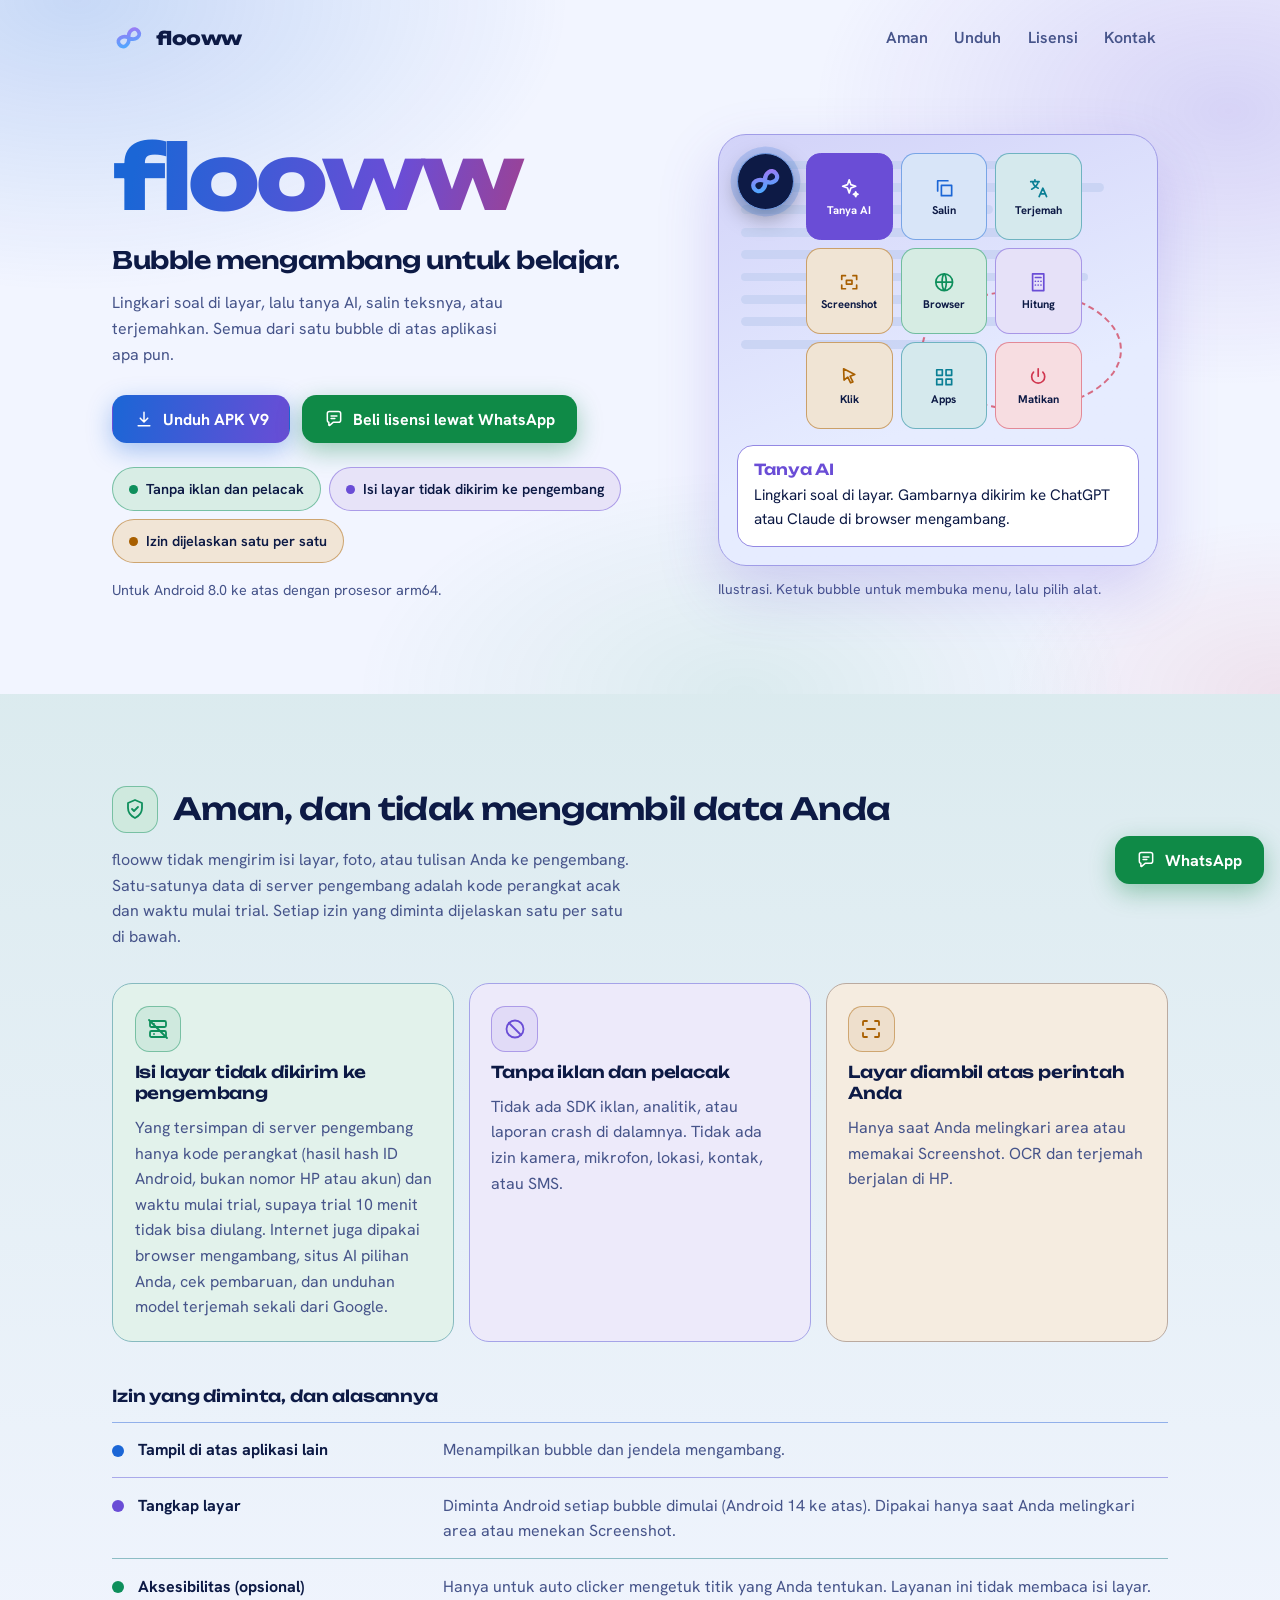
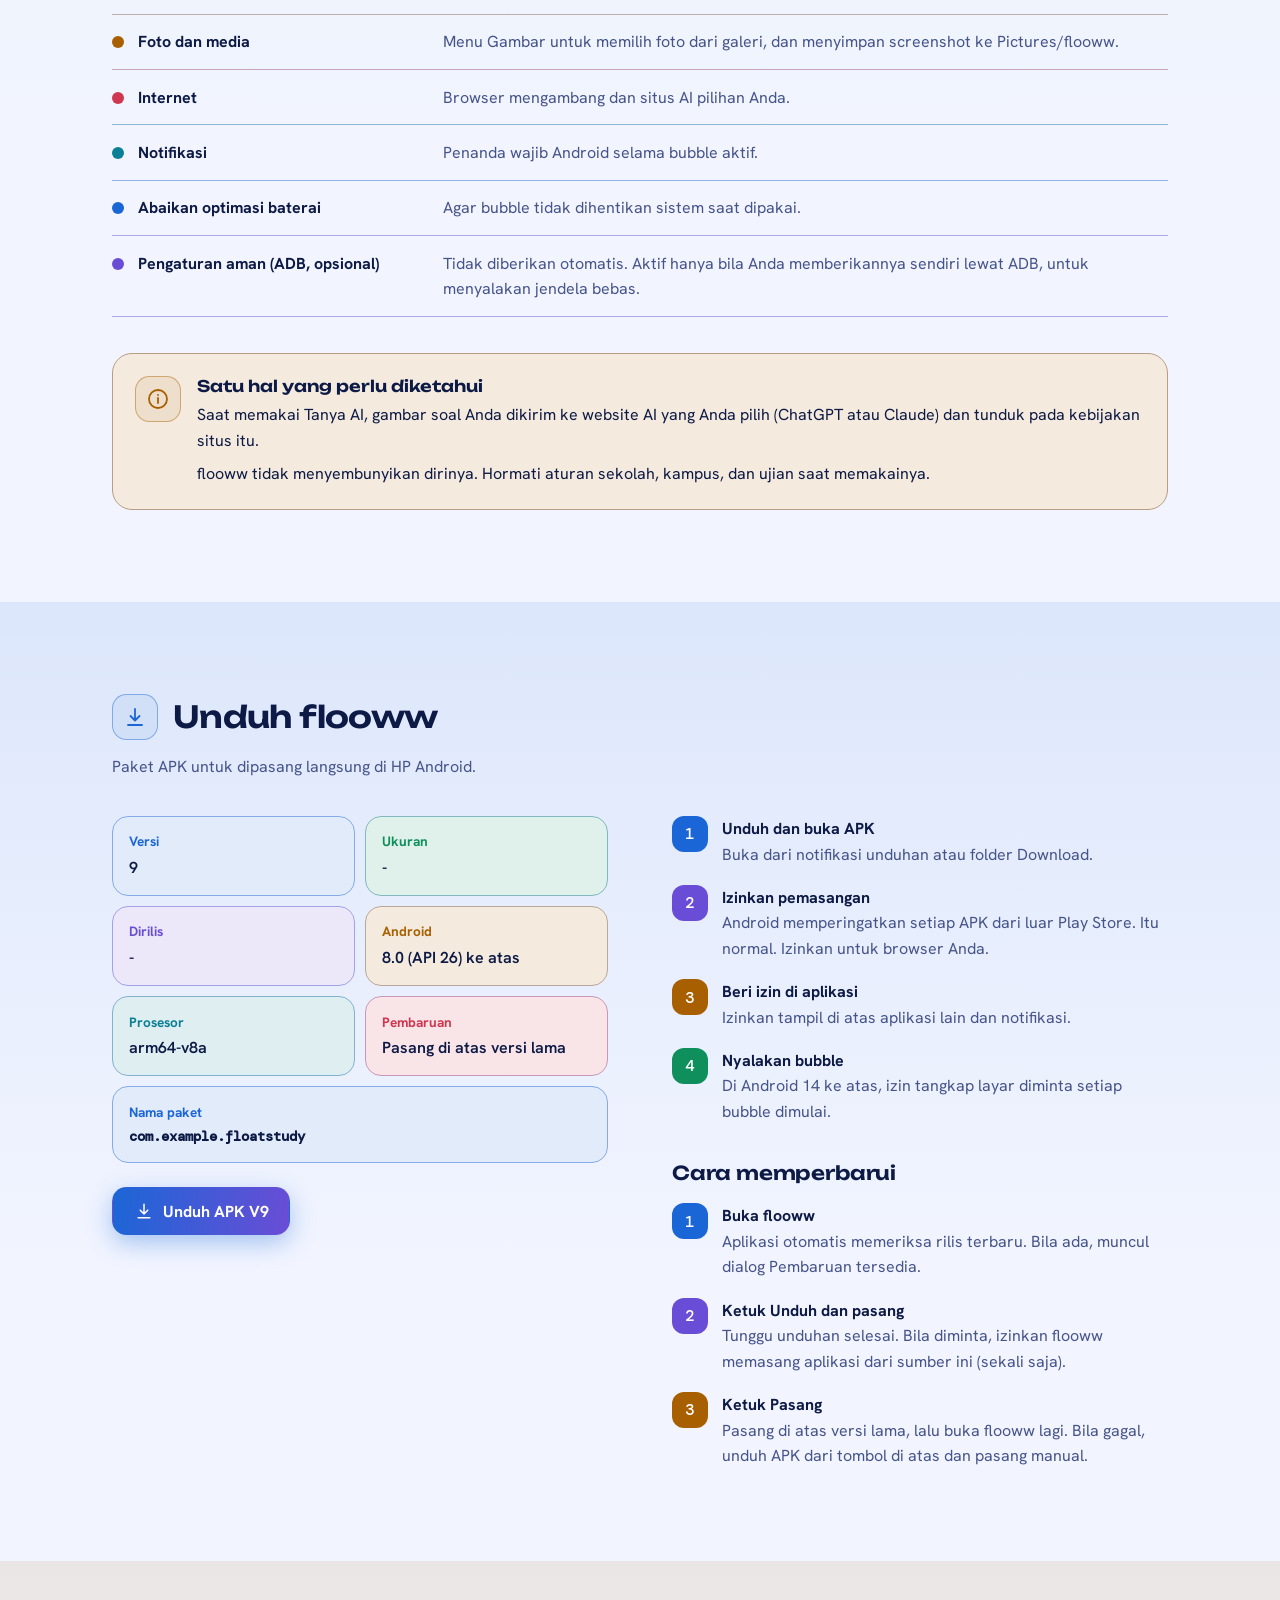
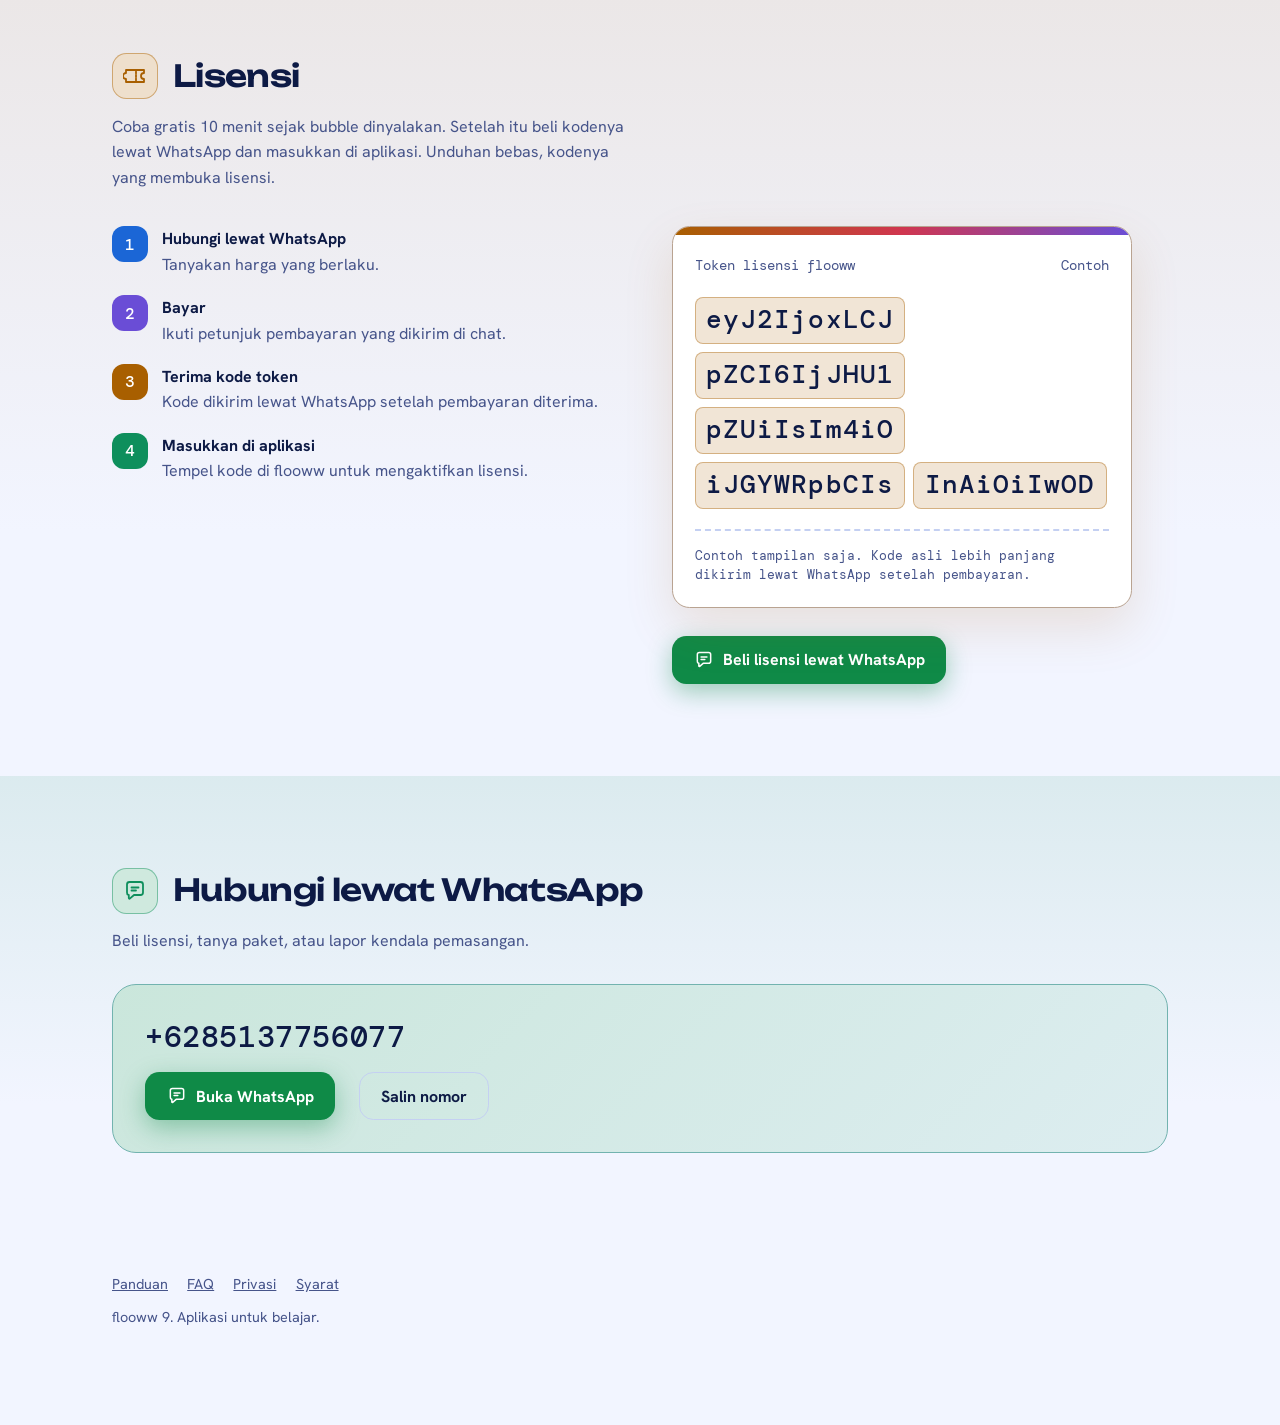
==== commit 1257648d: "Website: judul flooww asisten belajar, deskripsi baru, verifikasi Google - Judul halaman utama: floo" ====
--- a/website/index.html
+++ b/website/index.html
@@ -3,8 +3,28 @@
 <head>
 <meta charset="utf-8">
 <meta name="viewport" content="width=device-width, initial-scale=1, viewport-fit=cover">
-<meta name="description" content="Unduh flooww, bubble mengambang untuk belajar. Lisensi dibeli lewat WhatsApp.">
-<title>flooww</title>
+<meta name="description" content="flooww asisten belajar: bubble mengambang di Android. Lingkari soal untuk tanya AI, salin teks, terjemahkan Inggris dan Jepang. Trial gratis 10 menit.">
+<title>flooww asisten belajar</title>
+<meta name="google-site-verification" content="8M6YltjKzEczX10tX67xuyL6wXrI5hpE_1Z7yEZh6e8" />
+<link rel="canonical" href="https://flooww.web.app/">
+<link rel="icon" href="/favicon.svg" type="image/svg+xml">
+<meta name="robots" content="index,follow,max-image-preview:large">
+<meta name="theme-color" content="#081030">
+<meta property="og:type" content="website">
+<meta property="og:site_name" content="flooww">
+<meta property="og:locale" content="id_ID">
+<meta property="og:title" content="flooww asisten belajar">
+<meta property="og:description" content="flooww asisten belajar: bubble mengambang di Android. Lingkari soal untuk tanya AI, salin teks, terjemahkan Inggris dan Jepang. Trial gratis 10 menit.">
+<meta property="og:url" content="https://flooww.web.app/">
+<meta property="og:image" content="https://flooww.web.app/og-image.png">
+<meta property="og:image:width" content="1200">
+<meta property="og:image:height" content="630">
+<meta name="twitter:card" content="summary_large_image">
+<meta name="twitter:title" content="flooww asisten belajar">
+<meta name="twitter:description" content="flooww asisten belajar: bubble mengambang di Android. Lingkari soal untuk tanya AI, salin teks, terjemahkan Inggris dan Jepang. Trial gratis 10 menit.">
+<meta name="twitter:image" content="https://flooww.web.app/og-image.png">
+<script type="application/ld+json">{"@context":"https://schema.org","@type":"SoftwareApplication","name":"flooww","applicationCategory":"EducationalApplication","operatingSystem":"Android 8.0+","description":"flooww asisten belajar: bubble mengambang di Android. Lingkari soal untuk tanya AI, salin teks, terjemahkan Inggris dan Jepang. Trial gratis 10 menit.","url":"https://flooww.web.app/","image":"https://flooww.web.app/og-image.png","inLanguage":"id"}</script>
+<script type="application/ld+json">{"@context":"https://schema.org","@type":"WebSite","name":"flooww","url":"https://flooww.web.app/","inLanguage":"id"}</script>
 <meta name="claude:viewport-fit-sides" content="cover">
 <link rel="preconnect" href="https://fonts.googleapis.com">
 <link rel="preconnect" href="https://fonts.gstatic.com" crossorigin>
@@ -188,6 +208,8 @@
 .wa-panel { display: flex; flex-wrap: wrap; align-items: center; gap: 1rem 1.5rem; margin-top: 1.9rem; padding: clamp(1.25rem, 4vw, 2rem); border-radius: 1.5rem; background: linear-gradient(135deg, color-mix(in srgb, var(--mint) 22%, var(--surface)), color-mix(in srgb, var(--cyan) 14%, var(--surface))); border: 1px solid color-mix(in srgb, var(--mint) 45%, var(--line)); }
 .wa-num { font: 500 clamp(1.3rem, 5vw, 1.9rem) var(--font-mono); letter-spacing: 0.02em; overflow-wrap: anywhere; user-select: all; flex: 1 1 100%; }
 .foot { padding-block: 1.75rem 6rem; color: var(--muted); font-size: 0.9rem; }
+.foot nav { display: flex; flex-wrap: wrap; gap: 0.3rem 1.2rem; margin-bottom: 0.6rem; }
+.foot nav a { color: var(--muted); }
 .fab { position: fixed; z-index: 20; right: max(16px, env(safe-area-inset-right, 0px)); bottom: calc(16px + env(safe-area-inset-bottom, 0px)); }
 .draftbar { background: color-mix(in srgb, var(--amber) 22%, var(--surface)); border-bottom: 1px solid color-mix(in srgb, var(--amber) 50%, var(--line)); font-size: 0.9rem; }
 .draftbar .in { display: flex; flex-wrap: wrap; align-items: center; gap: 0.25rem 1rem; padding-block: 0.4rem; }
@@ -307,7 +329,12 @@
 </svg>
 
 <div id="app"></div>
-<noscript><p style="padding:1rem">Halaman ini memerlukan JavaScript.</p></noscript>
+<noscript><main style="padding:1rem;max-width:46rem;margin:auto;font-family:system-ui,sans-serif">
+<h1>flooww</h1><p>Bubble mengambang untuk belajar di Android. Lingkari soal di layar, lalu tanya AI, salin teksnya, atau terjemahkan Inggris dan Jepang ke Indonesia. Ada juga screenshot, browser mini, kalkulator, auto clicker, catatan cepat, dan galeri mengambang.</p>
+<p>Trial gratis 10 menit, lalu lisensi dibeli lewat WhatsApp. Untuk Android 8.0 ke atas dengan prosesor arm64.</p>
+<p><a href="https://github.com/BaksoTumpah/flooww-rilis/releases/latest/download/flooww.apk">Unduh APK</a></p>
+<p><a href="/panduan/">Panduan</a> · <a href="/faq/">FAQ</a> · <a href="/privasi/">Privasi</a> · <a href="/syarat/">Syarat</a></p>
+<p>Beranda ini memerlukan JavaScript untuk tampilan lengkap.</p></main></noscript>
 
 <script>
 (function () {
@@ -335,7 +362,9 @@
   /* ---------- seluruh teks situs ada di sini ---------- */
   var DEFAULTS = {
     meta: {
-      title: 'flooww',
+      title: 'flooww: Bubble Mengambang untuk Belajar | Unduh APK Android',
+      siteTitle: 'flooww asisten belajar',
+      description: 'flooww asisten belajar: bubble mengambang di Android. Lingkari soal untuk tanya AI, salin teks, terjemahkan Inggris dan Jepang. Trial gratis 10 menit.',
       version: '9',
       waNumber: '62XXXXXXXXXX',
       waText: 'Halo, saya mau beli lisensi flooww. Mohon info paket dan harganya.',
@@ -349,7 +378,7 @@
       sub: 'Lingkari soal di layar, lalu tanya AI, salin teksnya, atau terjemahkan. Semua dari satu bubble di atas aplikasi apa pun.',
       btnApk: 'Unduh APK {versi}',
       btnWa: 'Beli lisensi lewat WhatsApp',
-      pills: [{ label: 'Tanpa iklan dan pelacak' }, { label: 'Tanpa server pengembang' }, { label: 'Izin dijelaskan satu per satu' }],
+      pills: [{ label: 'Tanpa iklan dan pelacak' }, { label: 'Isi layar tidak dikirim ke pengembang' }, { label: 'Izin dijelaskan satu per satu' }],
       fine: 'Untuk Android 8.0 ke atas dengan prosesor arm64.',
       caption: 'Ilustrasi. Ketuk bubble untuk membuka menu, lalu pilih alat.',
       bubbleAria: 'Bubble flooww. Ketuk untuk membuka atau menutup menu',
@@ -368,9 +397,9 @@
     ],
     aman: {
       title: 'Aman, dan tidak mengambil data Anda',
-      lead: 'flooww tidak punya server dan tidak mengirim apa pun ke pengembang. Setiap izin yang diminta dijelaskan satu per satu di bawah.',
+      lead: 'flooww tidak mengirim isi layar, foto, atau tulisan Anda ke pengembang. Satu-satunya data di server pengembang adalah kode perangkat acak dan waktu mulai trial. Setiap izin yang diminta dijelaskan satu per satu di bawah.',
       claims: [
-        { title: 'Tanpa server pengembang', body: 'Kode flooww tidak mengirim data ke server milik pengembang. Internet hanya dipakai browser mengambang, situs AI pilihan Anda, dan unduhan model terjemah sekali dari Google.' },
+        { title: 'Isi layar tidak dikirim ke pengembang', body: 'Yang tersimpan di server pengembang hanya kode perangkat (hasil hash ID Android, bukan nomor HP atau akun) dan waktu mulai trial, supaya trial 10 menit tidak bisa diulang. Internet juga dipakai browser mengambang, situs AI pilihan Anda, cek pembaruan, dan unduhan model terjemah sekali dari Google.' },
         { title: 'Tanpa iklan dan pelacak', body: 'Tidak ada SDK iklan, analitik, atau laporan crash di dalamnya. Tidak ada izin kamera, mikrofon, lokasi, kontak, atau SMS.' },
         { title: 'Layar diambil atas perintah Anda', body: 'Hanya saat Anda melingkari area atau memakai Screenshot. OCR dan terjemah berjalan di HP.' }
       ],
@@ -419,7 +448,7 @@
     },
     lisensi: {
       title: 'Lisensi',
-      lead: 'Beli kodenya lewat WhatsApp, lalu masukkan di aplikasi. Unduhan tetap bebas, kodenya yang membuka lisensi.',
+      lead: 'Coba gratis 10 menit sejak bubble dinyalakan. Setelah itu beli kodenya lewat WhatsApp dan masukkan di aplikasi. Unduhan bebas, kodenya yang membuka lisensi.',
       btnWa: 'Beli lisensi lewat WhatsApp',
       steps: [
         { title: 'Hubungi lewat WhatsApp', desc: 'Tanyakan paket dan harga yang tersedia.' },
@@ -608,7 +637,7 @@
 
     h.push('<section class="sec" id="kontak" style="--c: var(--mint)"><div class="in">' + shHTML('chat', c.kontak.title, F) + '<p class="lead-in">' + F(c.kontak.lead) + '</p>');
     h.push('<div class="wa-panel"><span class="wa-num" id="wanum">+' + esc(waDigits(c)) + '</span>' + waBtn(c.kontak.btnOpen) + '<button class="btn btn-ghost" id="copy" type="button" data-act="copy-num">' + F(c.kontak.copy.idle) + '</button></div></div></section>');
-    h.push('<footer class="in foot">' + F(c.foot.text) + '</footer>');
+    h.push('<footer class="in foot"><nav aria-label="Halaman lain"><a href="/panduan/">Panduan</a><a href="/faq/">FAQ</a><a href="/privasi/">Privasi</a><a href="/syarat/">Syarat</a></nav>' + F(c.foot.text) + '</footer>');
     h.push('<a class="btn btn-wa fab" href="' + wa + '" target="_blank" rel="noopener" aria-label="' + F(c.foot.fabAria) + '">' + icon('chat') + F(c.foot.fab) + '</a>');
     return h.join('');
   }
@@ -622,8 +651,17 @@
     tip.style.setProperty('--c', 'var(' + m[0] + ')');
     tip.innerHTML = '<strong>' + esc(fill(c.tools[i].name, c)) + '</strong>' + esc(fill(c.tools[i].desc, c));
   }
+  /* judul dan deskripsi untuk Google dan pratinjau tautan; diambil dari menu developer */
+  function syncSeo(c) {
+    var t = fill(c.meta.siteTitle || c.meta.title, c), d = fill(c.meta.description || '', c);
+    document.title = t;
+    [['meta[name="description"]', d], ['meta[property="og:title"]', t], ['meta[property="og:description"]', d], ['meta[name="twitter:title"]', t], ['meta[name="twitter:description"]', d]].forEach(function (x) {
+      var el = document.querySelector(x[0]);
+      if (el && x[1]) el.setAttribute('content', x[1]);
+    });
+  }
   function renderSite() {
-    document.title = fill(content.meta.title, content);
+    syncSeo(content);
     app.innerHTML = siteHTML(content);
     var menu = $('menu'), bubble = $('bubble');
     if (menu) menu.hidden = !st.open;
@@ -668,6 +706,7 @@
     { id: 'tayang', label: 'Tayangkan', desc: 'Simpan, ekspor, dan impor seluruh teks situs.' },
     { id: 'umum', label: 'Umum', desc: 'Judul tab, merek, versi, nomor WhatsApp, dan tautan.', blocks: [
       G('Situs', [F('meta.title', 'Judul tab browser'), F('brand.name', 'Nama merek di pojok kiri atas'), F('brand.aria', 'Label pembaca layar untuk merek')]),
+      G('Mesin pencari (Google)', [F('meta.siteTitle', 'Judul yang tampil di Google dan tab', 'text', 'Mis. "flooww asisten belajar". Google membaca judul setelah situs dirender; judul di HTML statis tidak ikut berubah.'), F('meta.description', 'Deskripsi di Google', 'area', 'Sekitar 120 sampai 160 karakter.')]),
       G('Aplikasi', [F('meta.version', 'Nomor versi cadangan', 'text', 'Terisi otomatis dari rilis terbaru di GitHub. Angka ini hanya dipakai bila GitHub tidak terjangkau.'), F('meta.apkUrl', 'Tautan unduh APK', 'url', 'Dipakai oleh semua tombol Unduh APK.')]),
       G('WhatsApp', [F('meta.waNumber', 'Nomor WhatsApp', 'tel', 'Format internasional tanpa tanda plus. Contoh: 6281234567890.'), F('meta.waText', 'Pesan awal saat chat dibuka', 'area')])
     ] },
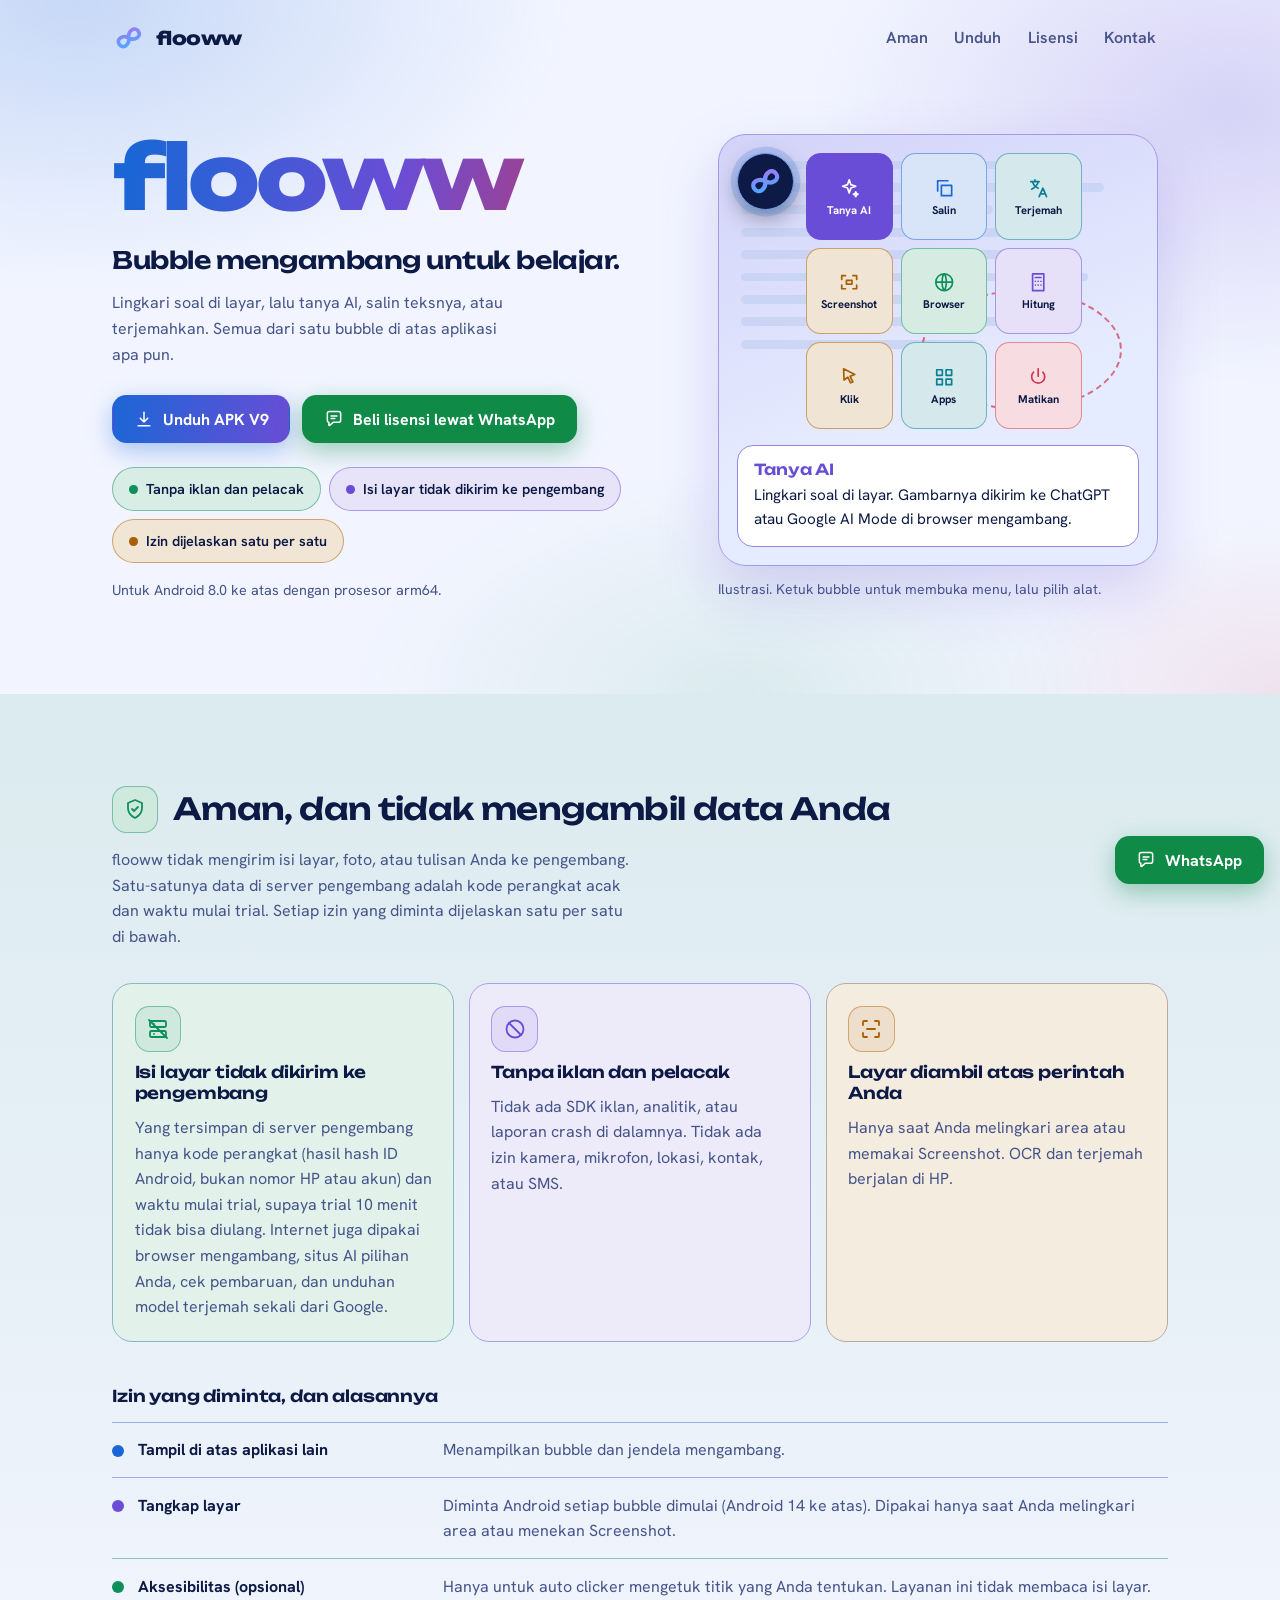
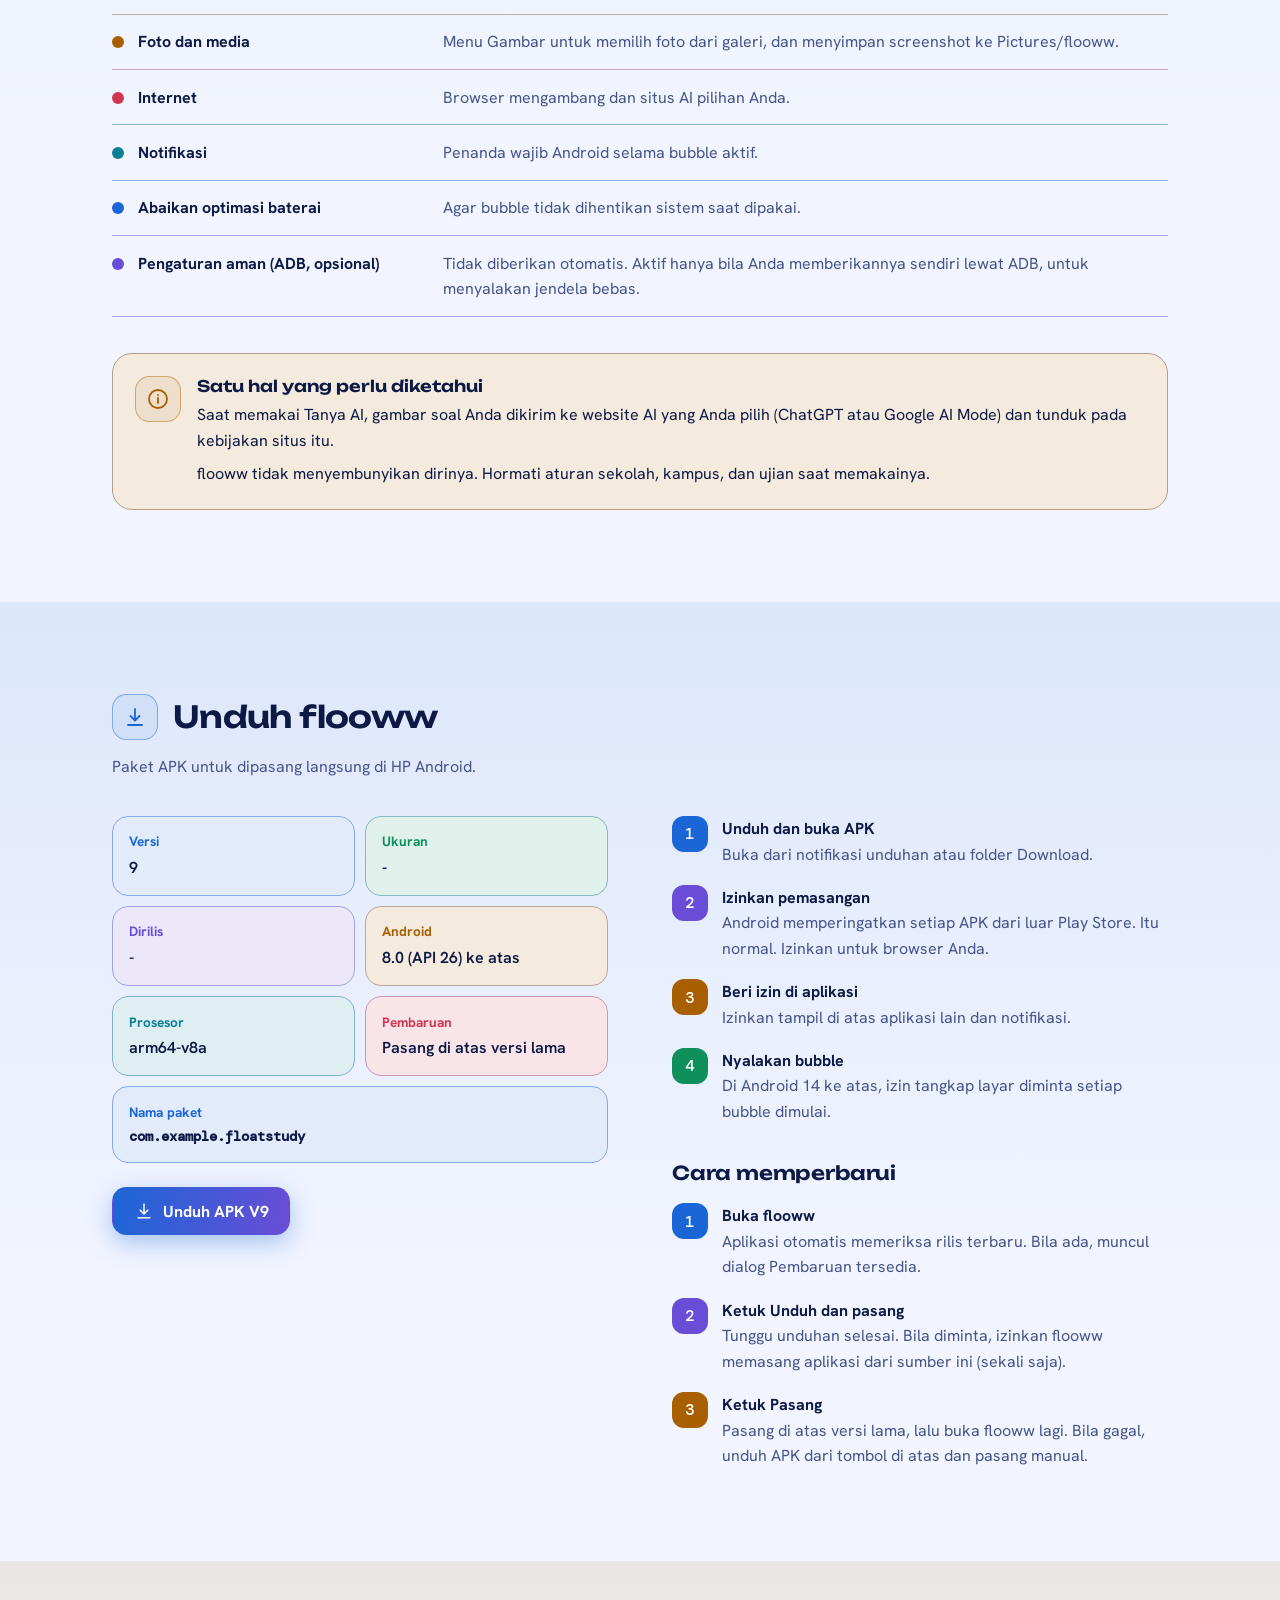
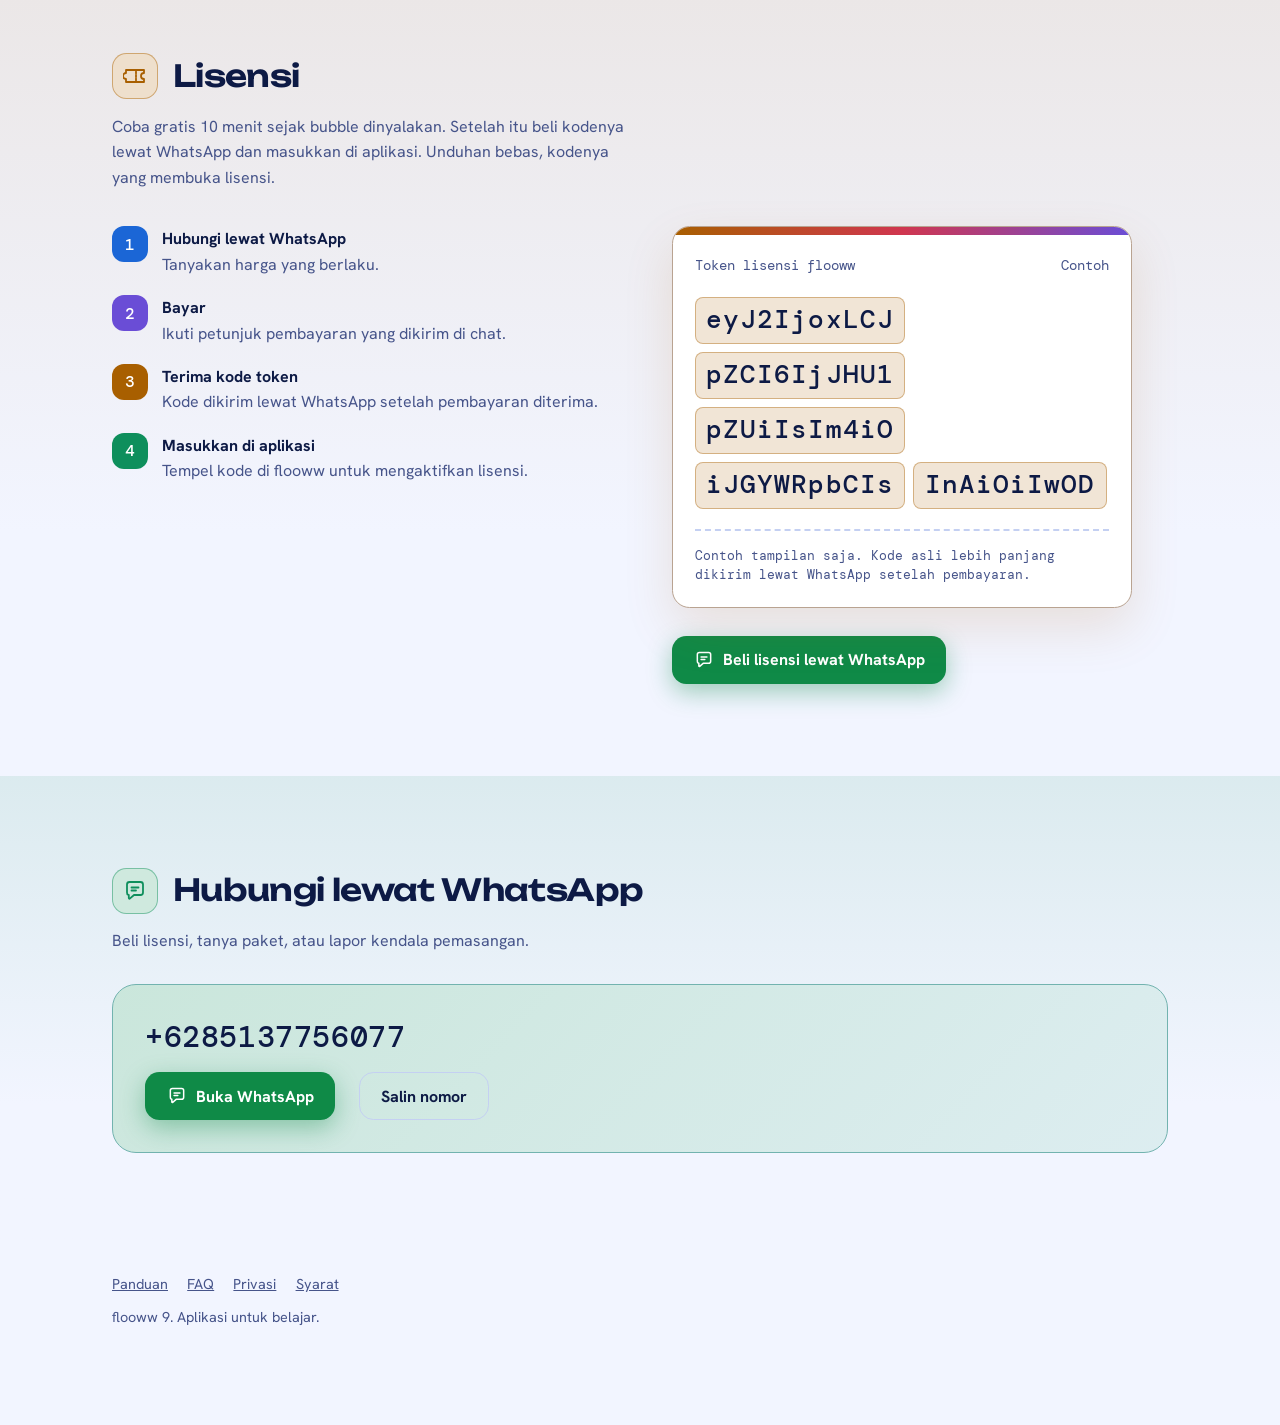
==== commit ed3cf645: "Tanya AI: ganti Claude dengan Google AI Mode, lanjutkan sesi chat, kirim gambar lebih cepat Co-Autho" ====
--- a/website/index.html
+++ b/website/index.html
@@ -385,7 +385,7 @@
       menuAria: 'Alat flooww'
     },
     tools: [
-      { name: 'Tanya AI', desc: 'Lingkari soal di layar. Gambarnya dikirim ke ChatGPT atau Claude di browser mengambang.' },
+      { name: 'Tanya AI', desc: 'Lingkari soal di layar. Gambarnya dikirim ke ChatGPT atau Google AI Mode di browser mengambang.' },
       { name: 'Salin', desc: 'Lingkari area. Teks dibaca di HP lalu otomatis tersalin.' },
       { name: 'Terjemah', desc: 'Lingkari teks. Diterjemahkan di HP, Inggris atau Jepang ke Indonesia, bisa dibalik.' },
       { name: 'Screenshot', desc: 'Ambil layar penuh dan simpan ke galeri, folder Pictures/flooww.' },
@@ -416,7 +416,7 @@
       ],
       honest: {
         title: 'Satu hal yang perlu diketahui',
-        p1: 'Saat memakai Tanya AI, gambar soal Anda dikirim ke website AI yang Anda pilih (ChatGPT atau Claude) dan tunduk pada kebijakan situs itu.',
+        p1: 'Saat memakai Tanya AI, gambar soal Anda dikirim ke website AI yang Anda pilih (ChatGPT atau Google AI Mode) dan tunduk pada kebijakan situs itu.',
         p2: 'flooww tidak menyembunyikan dirinya. Hormati aturan sekolah, kampus, dan ujian saat memakainya.'
       }
     },
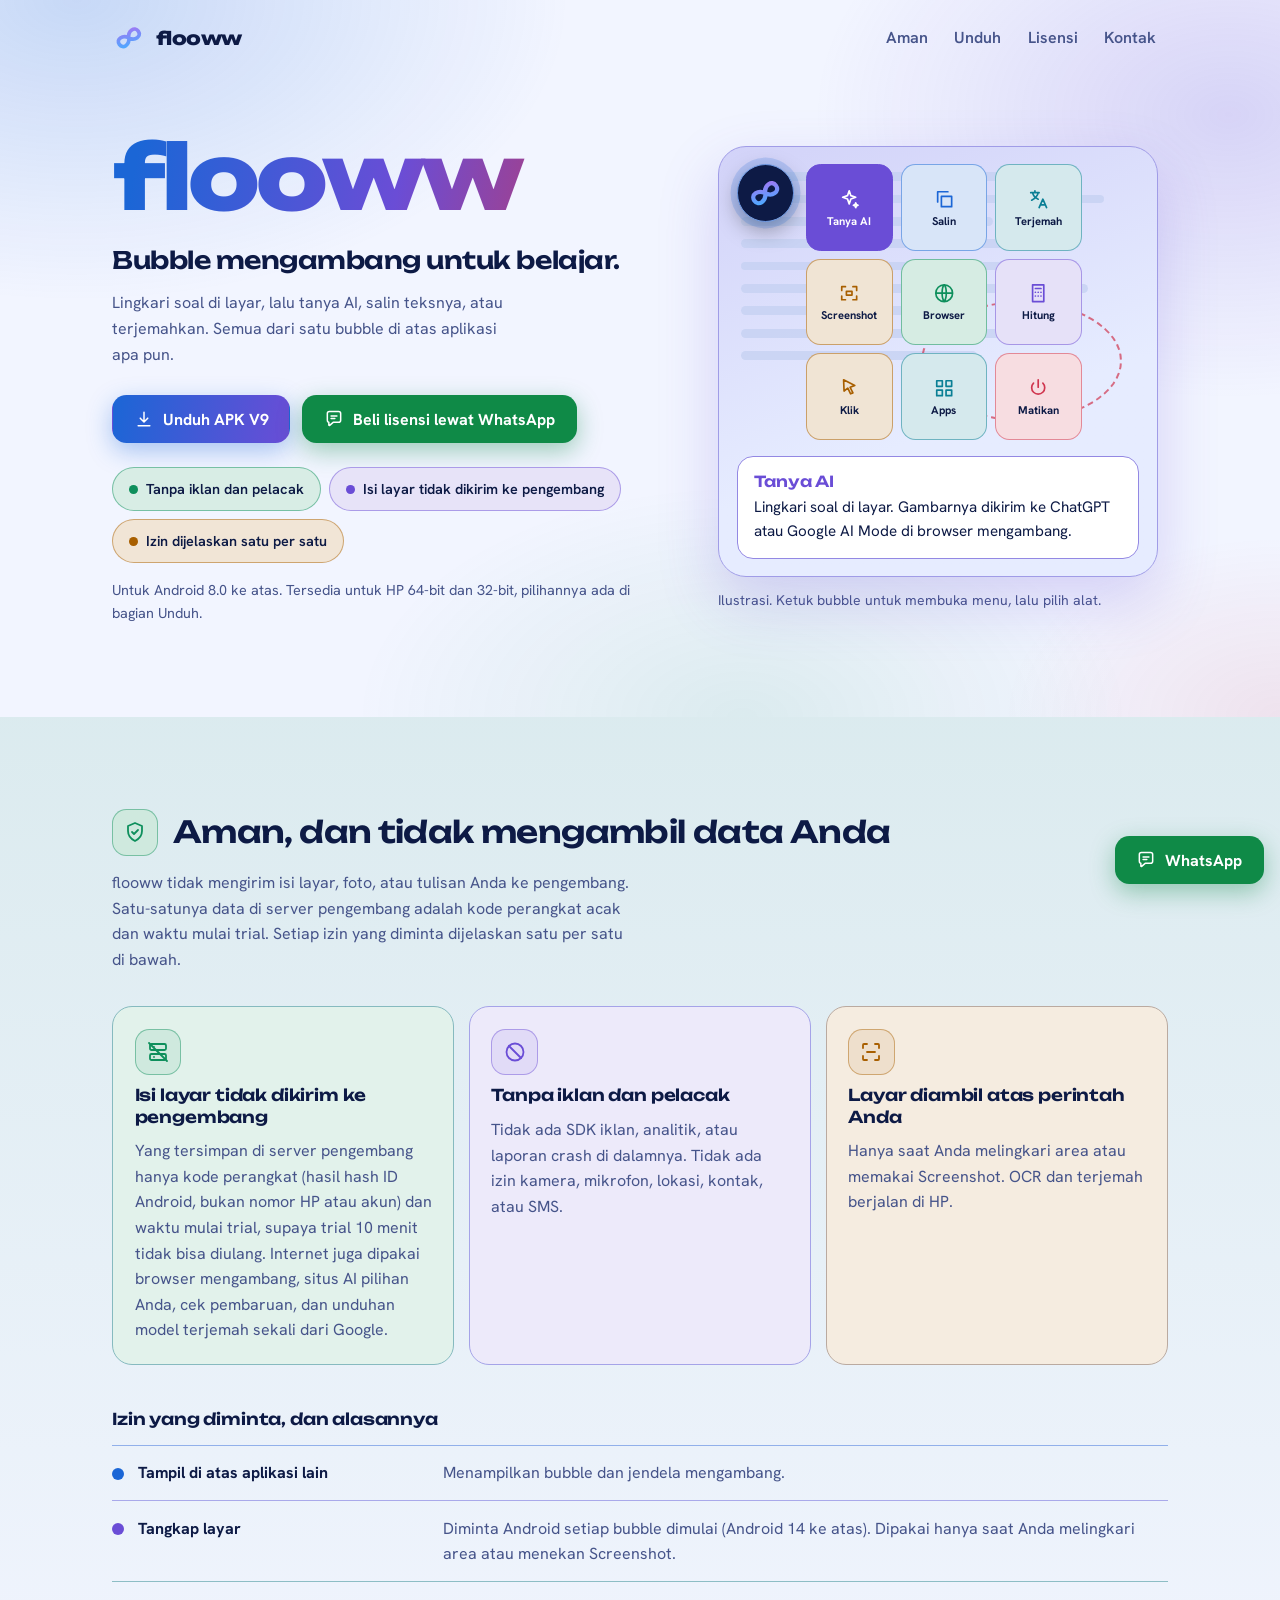
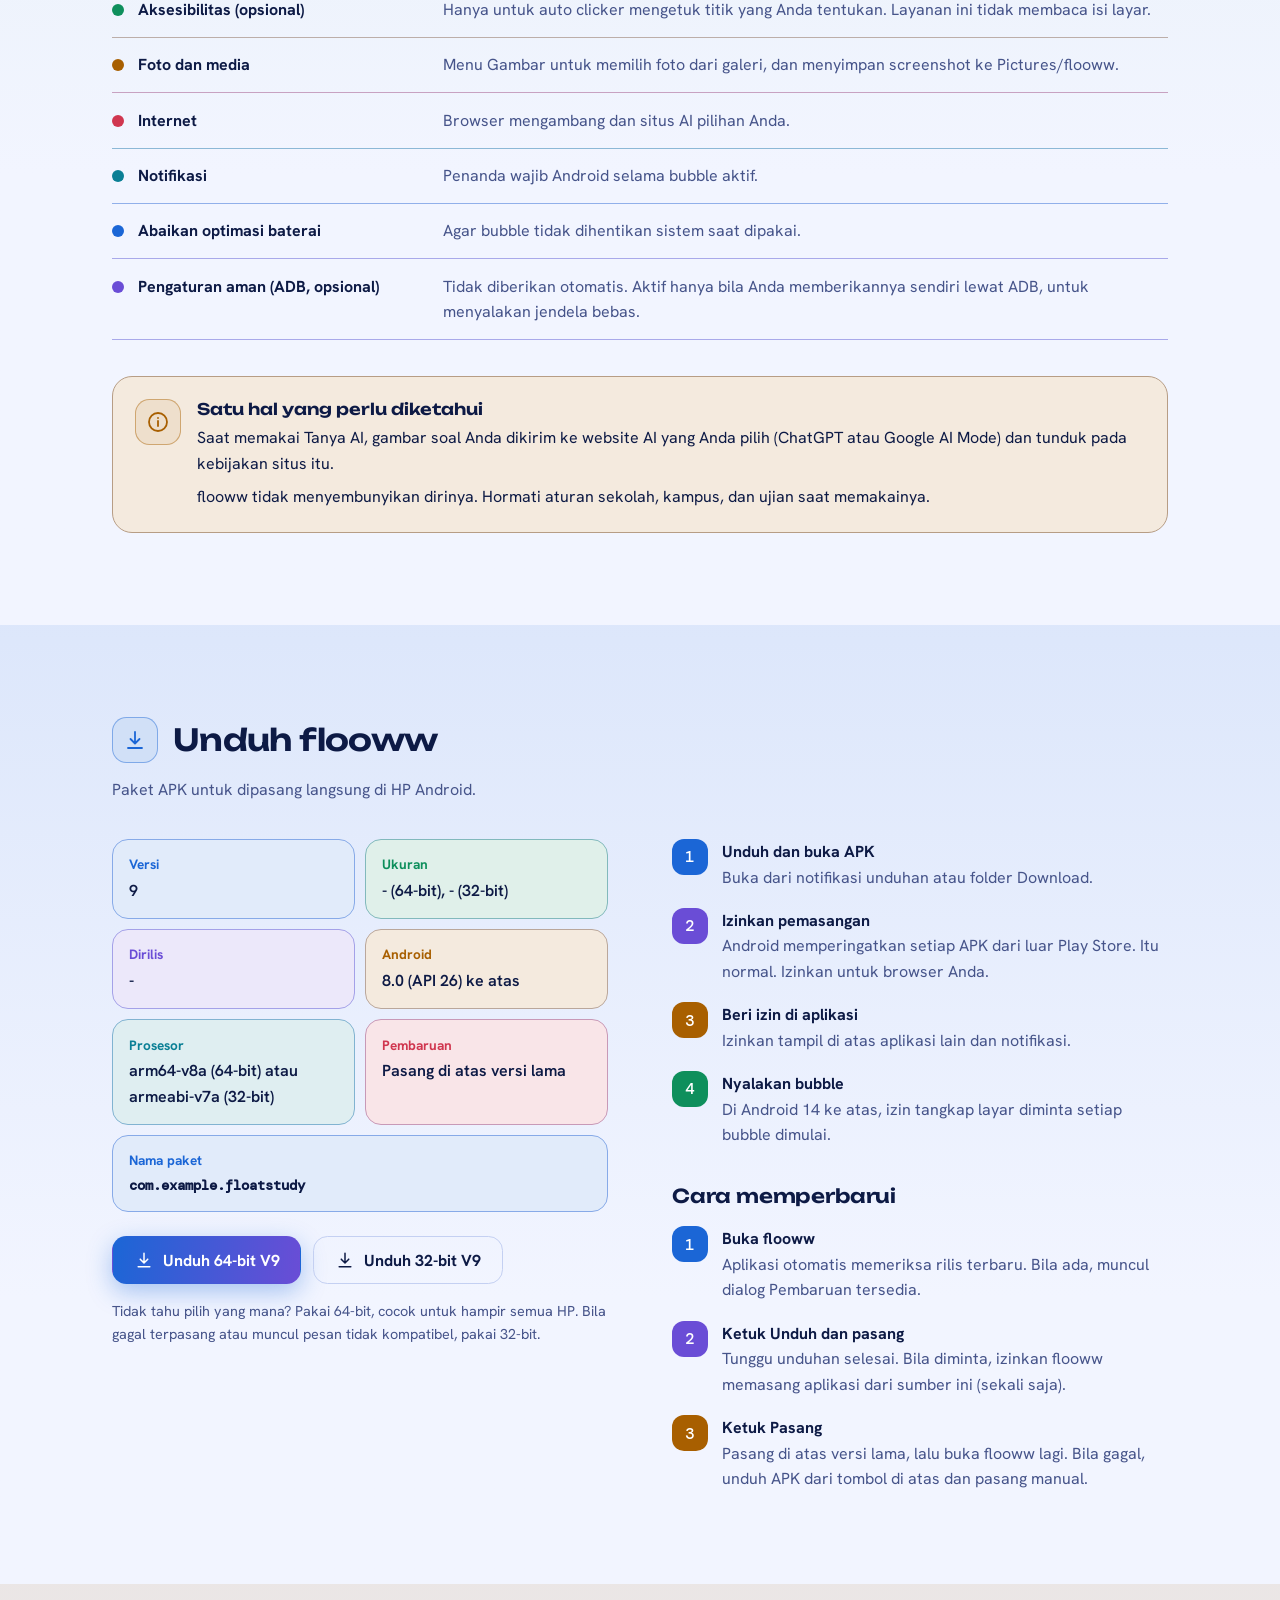
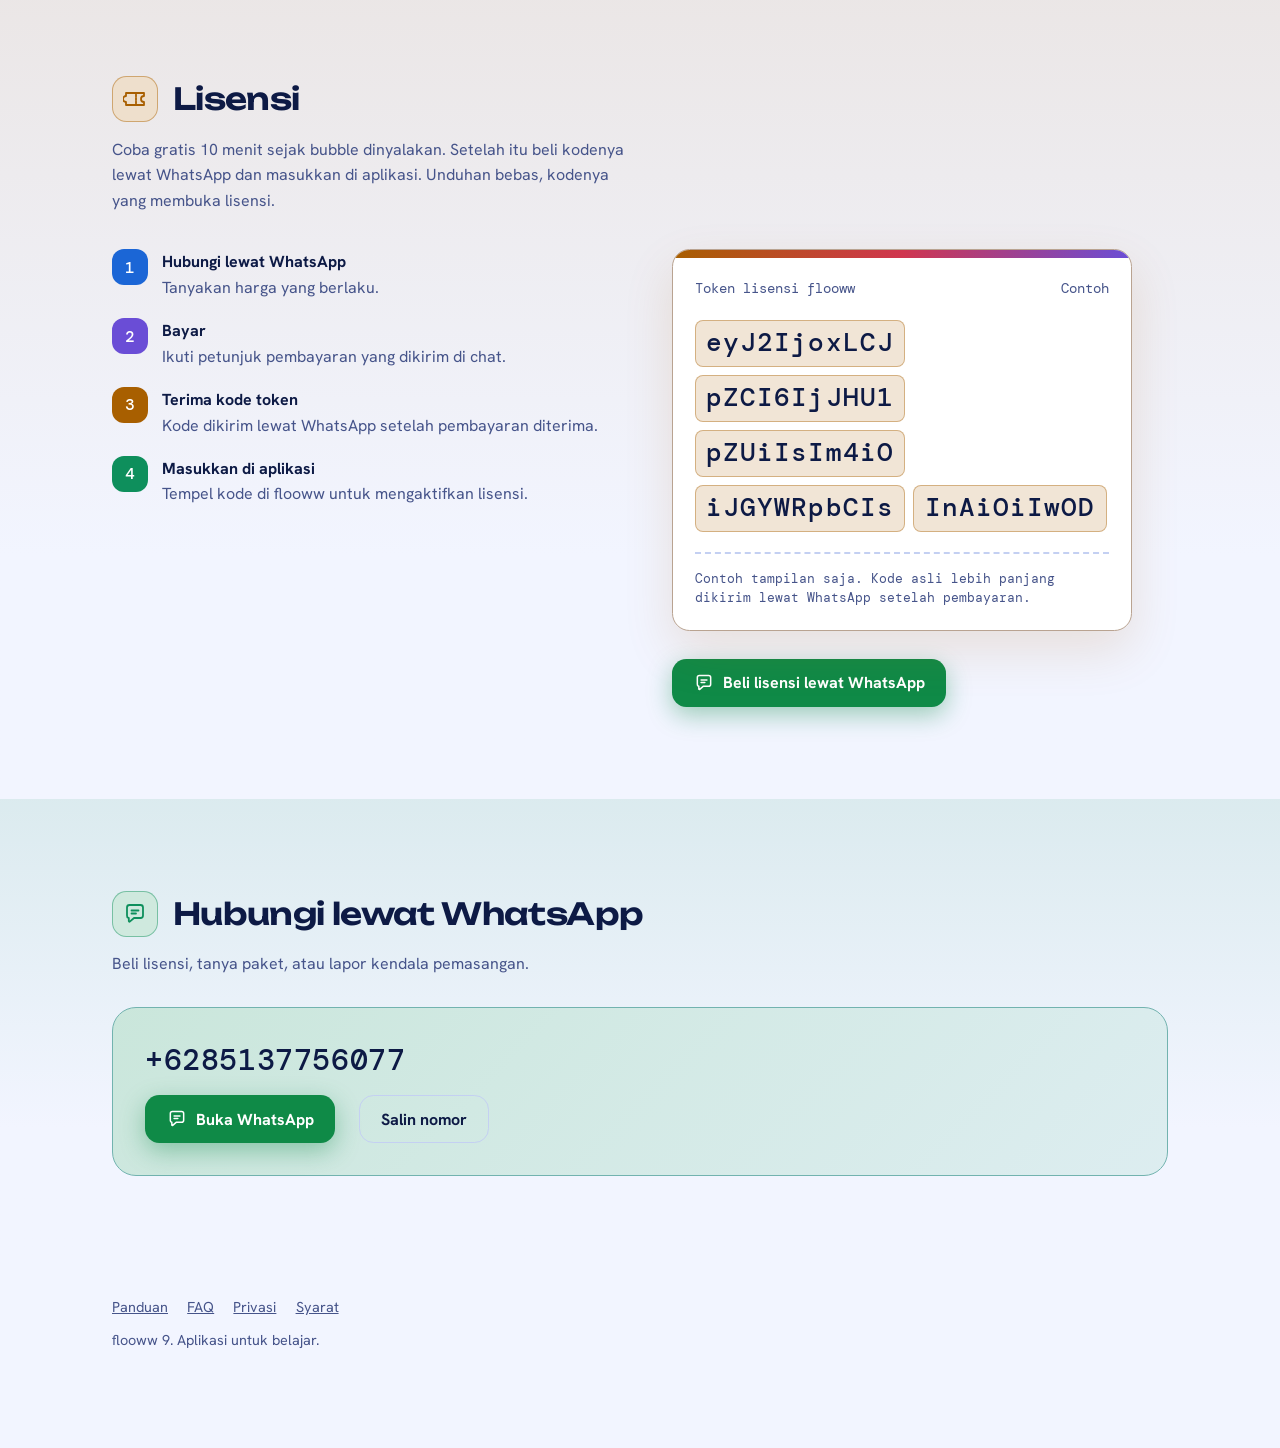
==== commit 7c5c3315: "APK dipisah dua: 64-bit dan 32-bit; update.json memuat keduanya, aplikasi memilih sesuai arsitektur;" ====
--- a/website/index.html
+++ b/website/index.html
@@ -332,7 +332,7 @@
 <noscript><main style="padding:1rem;max-width:46rem;margin:auto;font-family:system-ui,sans-serif">
 <h1>flooww</h1><p>Bubble mengambang untuk belajar di Android. Lingkari soal di layar, lalu tanya AI, salin teksnya, atau terjemahkan Inggris dan Jepang ke Indonesia. Ada juga screenshot, browser mini, kalkulator, auto clicker, catatan cepat, dan galeri mengambang.</p>
 <p>Trial gratis 10 menit, lalu lisensi dibeli lewat WhatsApp. Untuk Android 8.0 ke atas dengan prosesor arm64.</p>
-<p><a href="https://github.com/BaksoTumpah/flooww-rilis/releases/latest/download/flooww.apk">Unduh APK</a></p>
+<p><a href="https://github.com/BaksoTumpah/flooww-rilis/releases/latest/download/flooww-64bit.apk">Unduh APK 64-bit</a> <a href="https://github.com/BaksoTumpah/flooww-rilis/releases/latest/download/flooww-32bit.apk">Unduh APK 32-bit</a></p>
 <p><a href="/panduan/">Panduan</a> · <a href="/faq/">FAQ</a> · <a href="/privasi/">Privasi</a> · <a href="/syarat/">Syarat</a></p>
 <p>Beranda ini memerlukan JavaScript untuk tampilan lengkap.</p></main></noscript>
 
@@ -368,7 +368,8 @@
       version: '9',
       waNumber: '62XXXXXXXXXX',
       waText: 'Halo, saya mau beli lisensi flooww. Mohon info paket dan harganya.',
-      apkUrl: 'https://github.com/BaksoTumpah/flooww-rilis/releases/latest/download/flooww.apk'
+      apkUrl: 'https://github.com/BaksoTumpah/flooww-rilis/releases/latest/download/flooww-64bit.apk',
+      apkUrl32: 'https://github.com/BaksoTumpah/flooww-rilis/releases/latest/download/flooww-32bit.apk'
     },
     brand: { name: 'flooww', aria: 'flooww, ke atas' },
     nav: { aria: 'Menu halaman', items: [{ label: 'Aman' }, { label: 'Unduh' }, { label: 'Lisensi' }, { label: 'Kontak' }] },
@@ -379,7 +380,7 @@
       btnApk: 'Unduh APK {versi}',
       btnWa: 'Beli lisensi lewat WhatsApp',
       pills: [{ label: 'Tanpa iklan dan pelacak' }, { label: 'Isi layar tidak dikirim ke pengembang' }, { label: 'Izin dijelaskan satu per satu' }],
-      fine: 'Untuk Android 8.0 ke atas dengan prosesor arm64.',
+      fine: 'Untuk Android 8.0 ke atas. Tersedia untuk HP 64-bit dan 32-bit, pilihannya ada di bagian Unduh.',
       caption: 'Ilustrasi. Ketuk bubble untuk membuka menu, lalu pilih alat.',
       bubbleAria: 'Bubble flooww. Ketuk untuk membuka atau menutup menu',
       menuAria: 'Alat flooww'
@@ -423,13 +424,15 @@
     unduh: {
       title: 'Unduh flooww',
       lead: 'Paket APK untuk dipasang langsung di HP Android.',
-      btn: 'Unduh APK {versi}',
+      btn: 'Unduh 64-bit {versi}',
+      btn32: 'Unduh 32-bit {versi}',
+      which: 'Tidak tahu pilih yang mana? Pakai 64-bit, cocok untuk hampir semua HP. Bila gagal terpasang atau muncul pesan tidak kompatibel, pakai 32-bit.',
       spec: [
         { label: 'Versi', value: '{versi}' },
-        { label: 'Ukuran', value: '{ukuran}' },
+        { label: 'Ukuran', value: '{ukuran} (64-bit), {ukuran32} (32-bit)' },
         { label: 'Dirilis', value: '{tanggal}' },
         { label: 'Android', value: '8.0 (API 26) ke atas' },
-        { label: 'Prosesor', value: 'arm64-v8a' },
+        { label: 'Prosesor', value: 'arm64-v8a (64-bit) atau armeabi-v7a (32-bit)' },
         { label: 'Pembaruan', value: 'Pasang di atas versi lama' },
         { label: 'Nama paket', value: 'com.example.floatstudy' }
       ],
@@ -479,7 +482,9 @@
   /* rilis terbaru dibaca otomatis dari GitHub Releases: versi, ukuran APK, dan tanggal rilis */
   var RELEASE = null;
   function releaseVersion(c) { return RELEASE && RELEASE.version ? RELEASE.version : c.meta.version; }
-  function releaseSize() { return RELEASE && RELEASE.size ? (RELEASE.size / 1048576).toFixed(1).replace('.', ',') + ' MB' : '-'; }
+  function mb(n) { return n ? (n / 1048576).toFixed(1).replace('.', ',') + ' MB' : '-'; }
+  function releaseSize() { return RELEASE ? mb(RELEASE.size) : '-'; }
+  function releaseSize32() { return RELEASE ? mb(RELEASE.size32) : '-'; }
   function releaseDate() {
     if (!RELEASE || !RELEASE.date) return '-';
     var d = new Date(RELEASE.date);
@@ -489,6 +494,7 @@
   function fill(s, c) {
     return String(s == null ? '' : s)
       .replace(/\{versi\}/g, releaseVersion(c))
+      .replace(/\{ukuran32\}/g, releaseSize32())
       .replace(/\{ukuran\}/g, releaseSize())
       .replace(/\{tanggal\}/g, releaseDate())
       .replace(/\{kode\}/g, c.lisensi.receipt.groups.map(function (g) { return g.v; }).join(' '));
@@ -594,7 +600,7 @@
 
   function siteHTML(c) {
     var F = function (s) { return esc(fill(s, c)); };
-    var wa = esc(waLink(c)), apk = esc(c.meta.apkUrl), h = [];
+    var wa = esc(waLink(c)), apk = esc(c.meta.apkUrl), apk32 = esc(c.meta.apkUrl32 || ''), h = [];
     var waBtn = function (label) { return '<a class="btn btn-wa" href="' + wa + '" target="_blank" rel="noopener">' + icon('chat') + F(label) + '</a>'; };
 
     if (draft) {
@@ -628,7 +634,7 @@
       var mono = /^[a-z0-9_]+(\.[a-z0-9_]+)+$/i.test(fill(s.value, c));
       return '<div><dt>' + F(s.label) + '</dt><dd' + (mono ? ' class="mono"' : '') + '>' + F(s.value) + '</dd></div>';
     }).join('') + '</dl>');
-    h.push('<div class="cta dl-cta"><a class="btn btn-primary" href="' + apk + '" target="_blank" rel="noopener">' + icon('i-dl') + F(c.unduh.btn) + '</a></div></div>' + '<div>' + stepsHTML(c.unduh.steps, F) + '<h3 class="up-h">' + F(c.unduh.upTitle) + '</h3>' + stepsHTML(c.unduh.upSteps, F) + '</div></div></div></section>');
+    h.push('<div class="cta dl-cta"><a class="btn btn-primary" href="' + apk + '" target="_blank" rel="noopener">' + icon('i-dl') + F(c.unduh.btn) + '</a>' + (apk32 ? '<a class="btn btn-ghost" href="' + apk32 + '" target="_blank" rel="noopener">' + icon('i-dl') + F(c.unduh.btn32) + '</a>' : '') + '</div>' + (c.unduh.which ? '<p class="fine">' + F(c.unduh.which) + '</p>' : '') + '</div>' + '<div>' + stepsHTML(c.unduh.steps, F) + '<h3 class="up-h">' + F(c.unduh.upTitle) + '</h3>' + stepsHTML(c.unduh.upSteps, F) + '</div></div></div></section>');
 
     var r = c.lisensi.receipt;
     h.push('<section class="sec" id="lisensi" style="--c: var(--amber)"><div class="in">' + shHTML('i-ticket', c.lisensi.title, F) + '<p class="lead-in">' + F(c.lisensi.lead) + '</p><div class="lic-grid">' + stepsHTML(c.lisensi.steps, F));
@@ -701,13 +707,13 @@
   function F(path, label, kind, hint) { return { t: 'f', path: path, label: label, kind: kind || 'text', hint: hint || '' }; }
   function G(title, fields, hint) { return { t: 'g', title: title, fields: fields, hint: hint || '' }; }
   function L(title, path, o) { return { t: 'l', title: title, path: path, fixed: !!o.fixed, fields: o.fields, name: o.name, titleKey: o.titleKey, blank: o.blank, hint: o.hint || '' }; }
-  var VERSI_HINT = 'Tulis {versi}, {ukuran}, atau {tanggal} untuk memasukkan data rilis terbaru otomatis dari GitHub.';
+  var VERSI_HINT = 'Tulis {versi}, {ukuran}, {ukuran32}, atau {tanggal} untuk memasukkan data rilis terbaru otomatis dari GitHub.';
   var SECTIONS = [
     { id: 'tayang', label: 'Tayangkan', desc: 'Simpan, ekspor, dan impor seluruh teks situs.' },
     { id: 'umum', label: 'Umum', desc: 'Judul tab, merek, versi, nomor WhatsApp, dan tautan.', blocks: [
       G('Situs', [F('meta.title', 'Judul tab browser'), F('brand.name', 'Nama merek di pojok kiri atas'), F('brand.aria', 'Label pembaca layar untuk merek')]),
       G('Mesin pencari (Google)', [F('meta.siteTitle', 'Judul yang tampil di Google dan tab', 'text', 'Mis. "flooww asisten belajar". Google membaca judul setelah situs dirender; judul di HTML statis tidak ikut berubah.'), F('meta.description', 'Deskripsi di Google', 'area', 'Sekitar 120 sampai 160 karakter.')]),
-      G('Aplikasi', [F('meta.version', 'Nomor versi cadangan', 'text', 'Terisi otomatis dari rilis terbaru di GitHub. Angka ini hanya dipakai bila GitHub tidak terjangkau.'), F('meta.apkUrl', 'Tautan unduh APK', 'url', 'Dipakai oleh semua tombol Unduh APK.')]),
+      G('Aplikasi', [F('meta.version', 'Nomor versi cadangan', 'text', 'Terisi otomatis dari rilis terbaru di GitHub. Angka ini hanya dipakai bila GitHub tidak terjangkau.'), F('meta.apkUrl', 'Tautan unduh APK 64-bit', 'url', 'Dipakai oleh tombol Unduh 64-bit dan tombol di bagian atas.'), F('meta.apkUrl32', 'Tautan unduh APK 32-bit', 'url', 'Dipakai oleh tombol Unduh 32-bit.')]),
       G('WhatsApp', [F('meta.waNumber', 'Nomor WhatsApp', 'tel', 'Format internasional tanpa tanda plus. Contoh: 6281234567890.'), F('meta.waText', 'Pesan awal saat chat dibuka', 'area')])
     ] },
     { id: 'menu', label: 'Menu atas', desc: 'Teks tautan di bagian atas halaman. Tujuan tautan tetap.', blocks: [
@@ -731,7 +737,7 @@
       G('Kotak catatan', [F('aman.honest.title', 'Judul'), F('aman.honest.p1', 'Paragraf pertama', 'area'), F('aman.honest.p2', 'Paragraf kedua', 'area')])
     ] },
     { id: 'unduh', label: 'Unduh', desc: 'Spesifikasi dan langkah pemasangan.', blocks: [
-      G('Judul bagian', [F('unduh.title', 'Judul'), F('unduh.lead', 'Pengantar', 'area'), F('unduh.btn', 'Tombol unduh', 'text', VERSI_HINT)]),
+      G('Judul bagian', [F('unduh.title', 'Judul'), F('unduh.lead', 'Pengantar', 'area'), F('unduh.btn', 'Tombol unduh 64-bit', 'text', VERSI_HINT), F('unduh.btn32', 'Tombol unduh 32-bit', 'text', VERSI_HINT), F('unduh.which', 'Petunjuk memilih 32 atau 64-bit', 'area')]),
       L('Spesifikasi', 'unduh.spec', { name: 'Baris', titleKey: 'label', blank: { label: '', value: '' }, fields: [{ key: 'label', label: 'Nama' }, { key: 'value', label: 'Nilai', hint: VERSI_HINT }] }),
       L('Langkah pemasangan', 'unduh.steps', { name: 'Langkah', titleKey: 'title', blank: { title: '', desc: '' }, fields: [{ key: 'title', label: 'Judul langkah' }, { key: 'desc', label: 'Penjelasan', kind: 'area' }] }),
       G('Cara memperbarui', [F('unduh.upTitle', 'Judul')]),
@@ -942,7 +948,7 @@
   }
   try {
     var cached = null;
-    try { cached = JSON.parse(sessionStorage.getItem('flooww.release.v1') || 'null'); } catch (e) { }
+    try { cached = JSON.parse(sessionStorage.getItem('flooww.release.v2') || 'null'); } catch (e) { }
     if (cached && cached.at && Date.now() - cached.at < 600000) {
       RELEASE = cached.r;
       renderSiteIfReady();
@@ -952,9 +958,11 @@
         .then(function (j) {
           if (!isObj(j)) return;
           var m = /\d+/.exec(String(j.tag_name || ''));
-          var a = (j.assets || []).filter(function (x) { return /\.apk$/i.test(x.name || ''); })[0];
-          var r = { version: m ? m[0] : '', size: a ? a.size : 0, date: j.published_at || '' };
-          try { sessionStorage.setItem('flooww.release.v1', JSON.stringify({ at: Date.now(), r: r })); } catch (e) { }
+          var apks = (j.assets || []).filter(function (x) { return /\.apk$/i.test(x.name || ''); });
+          var a = apks.filter(function (x) { return /64/.test(x.name); })[0] || apks[0];
+          var a32 = apks.filter(function (x) { return /32/.test(x.name); })[0];
+          var r = { version: m ? m[0] : '', size: a ? a.size : 0, size32: a32 ? a32.size : 0, date: j.published_at || '' };
+          try { sessionStorage.setItem('flooww.release.v2', JSON.stringify({ at: Date.now(), r: r })); } catch (e) { }
           applyRelease(r);
         }, function () { });
     }
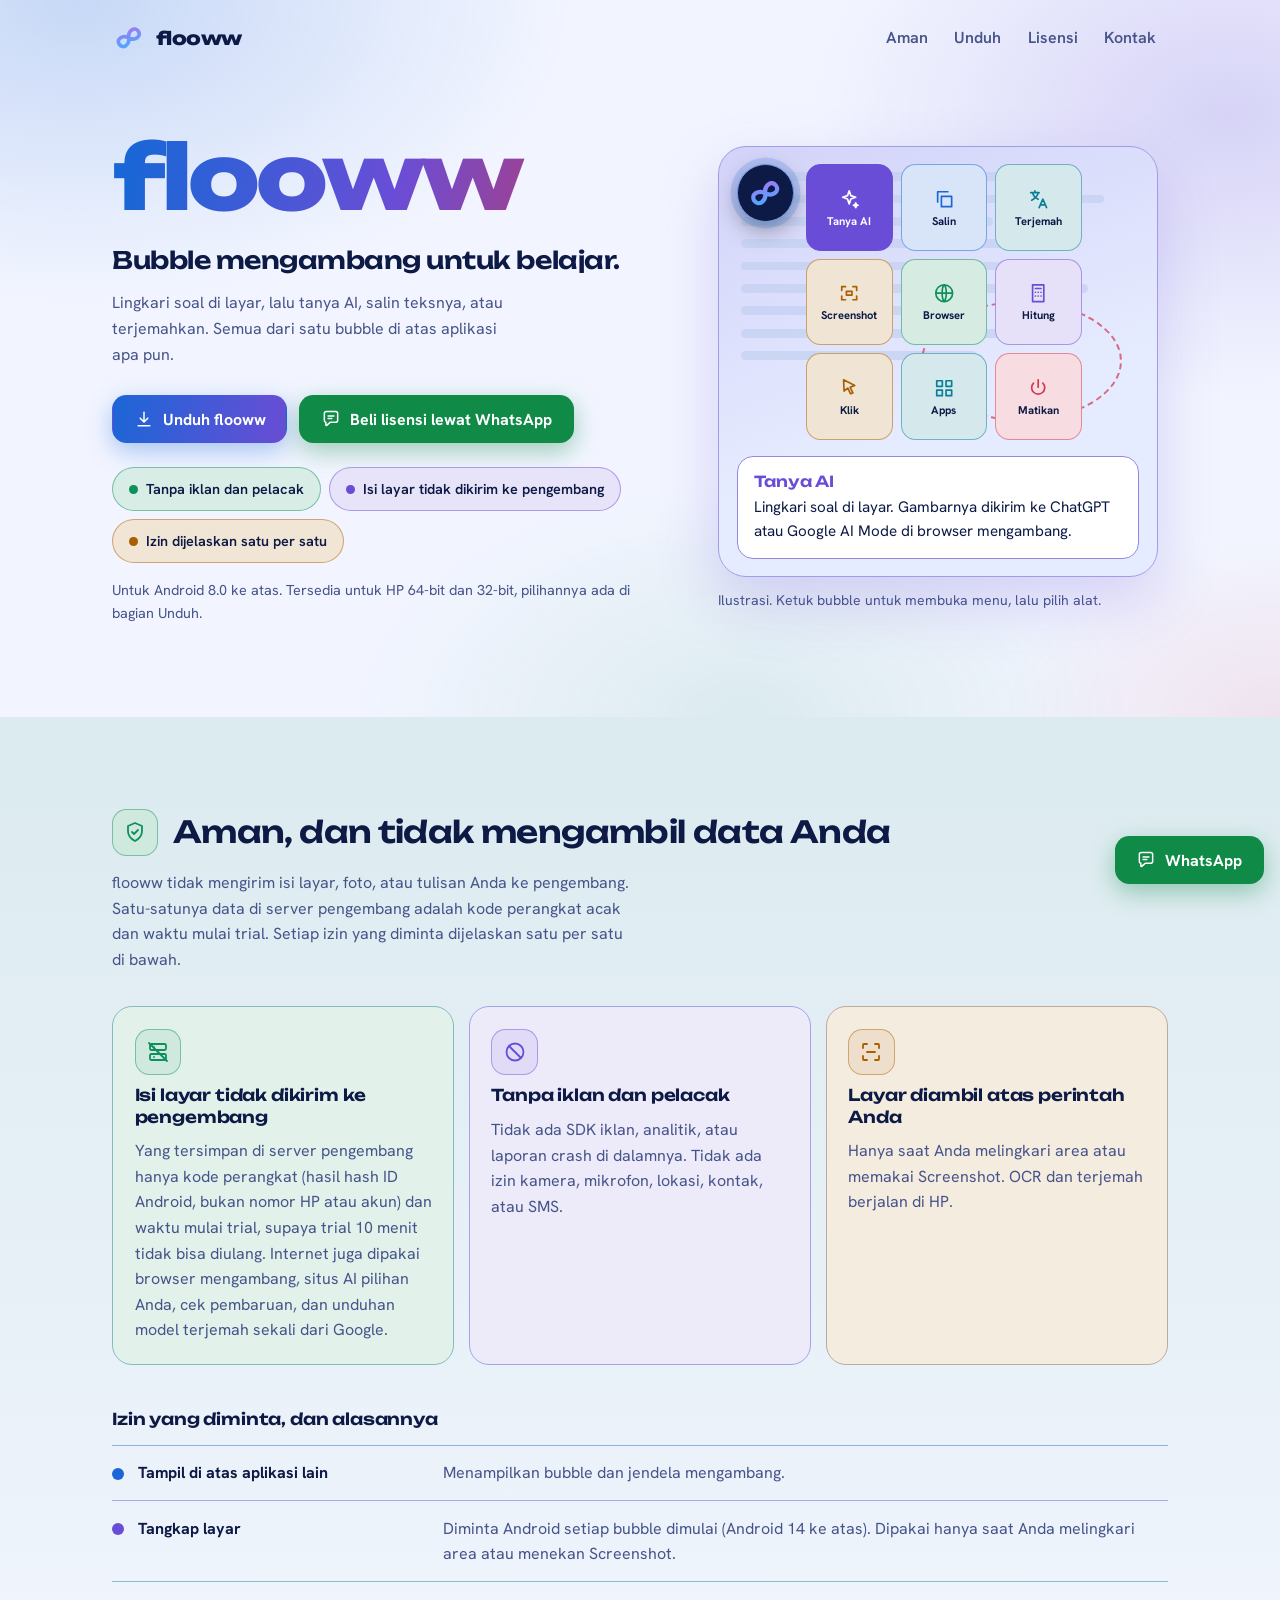
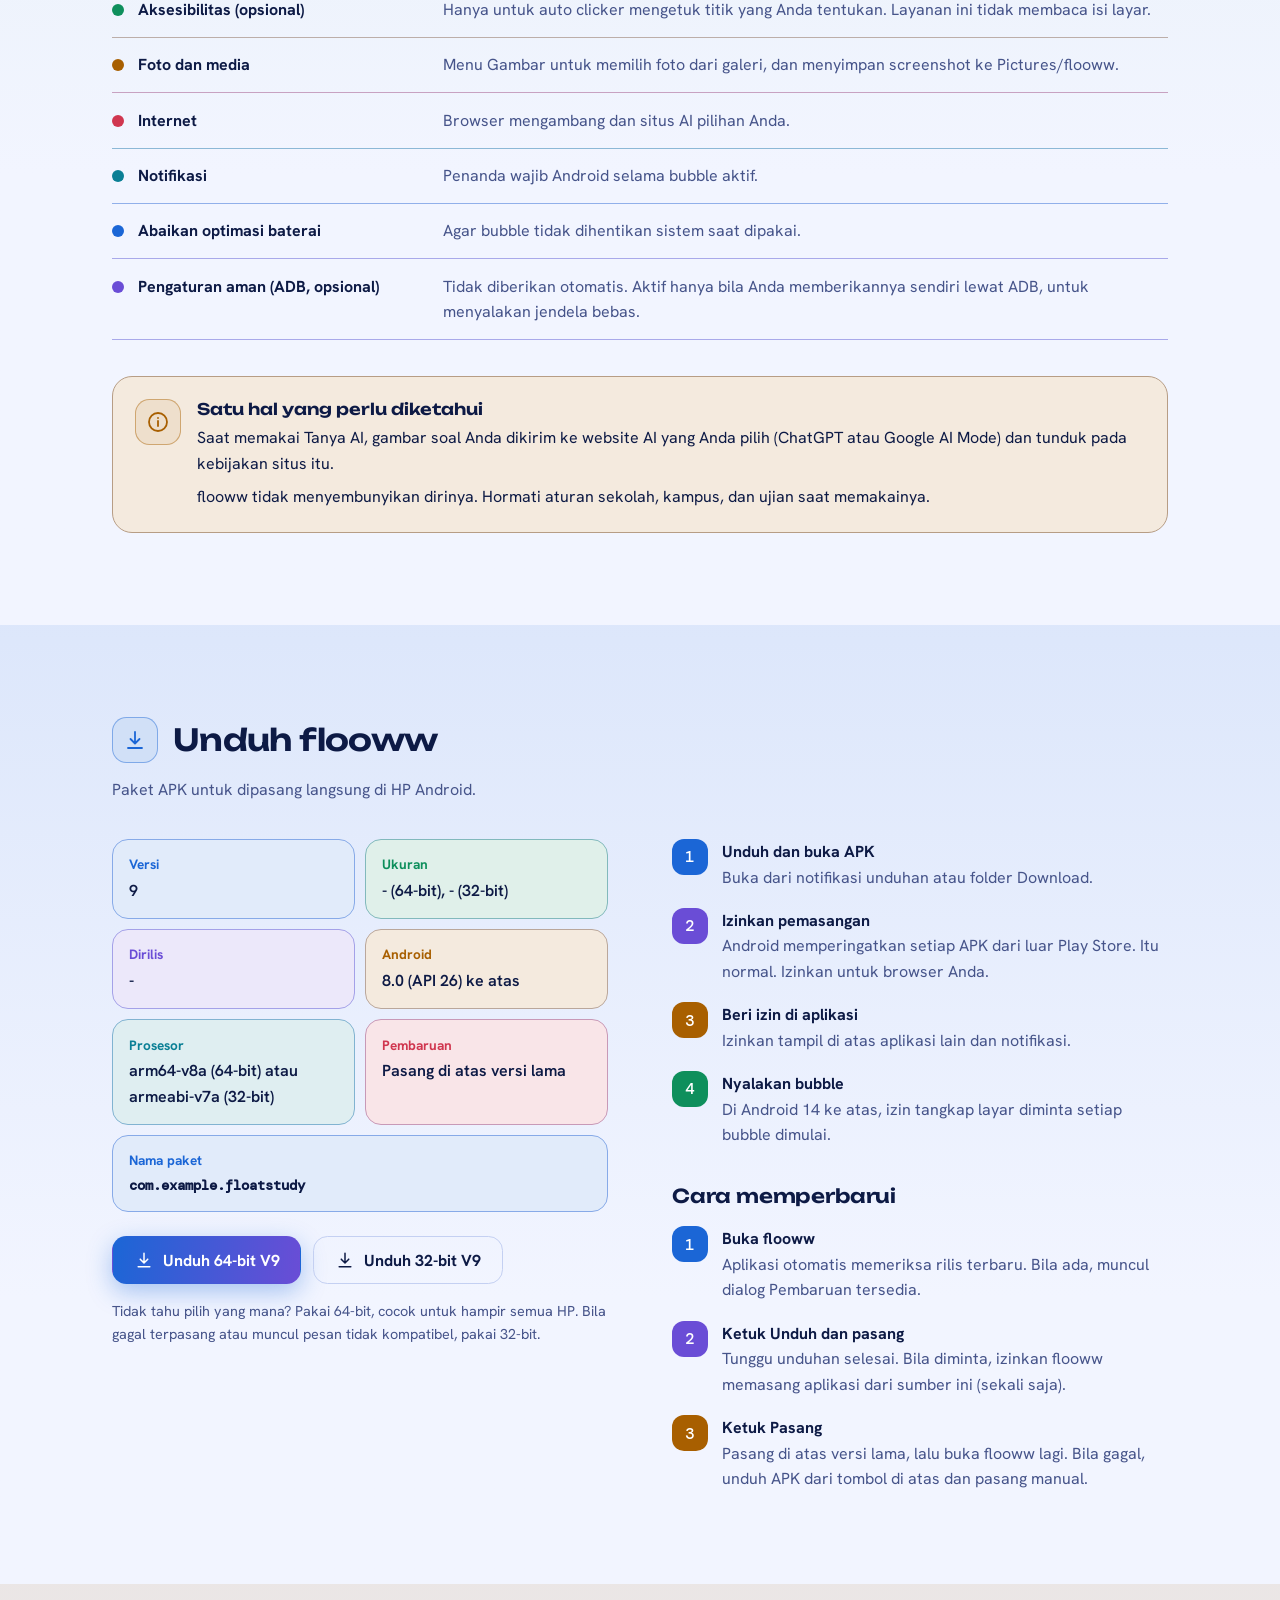
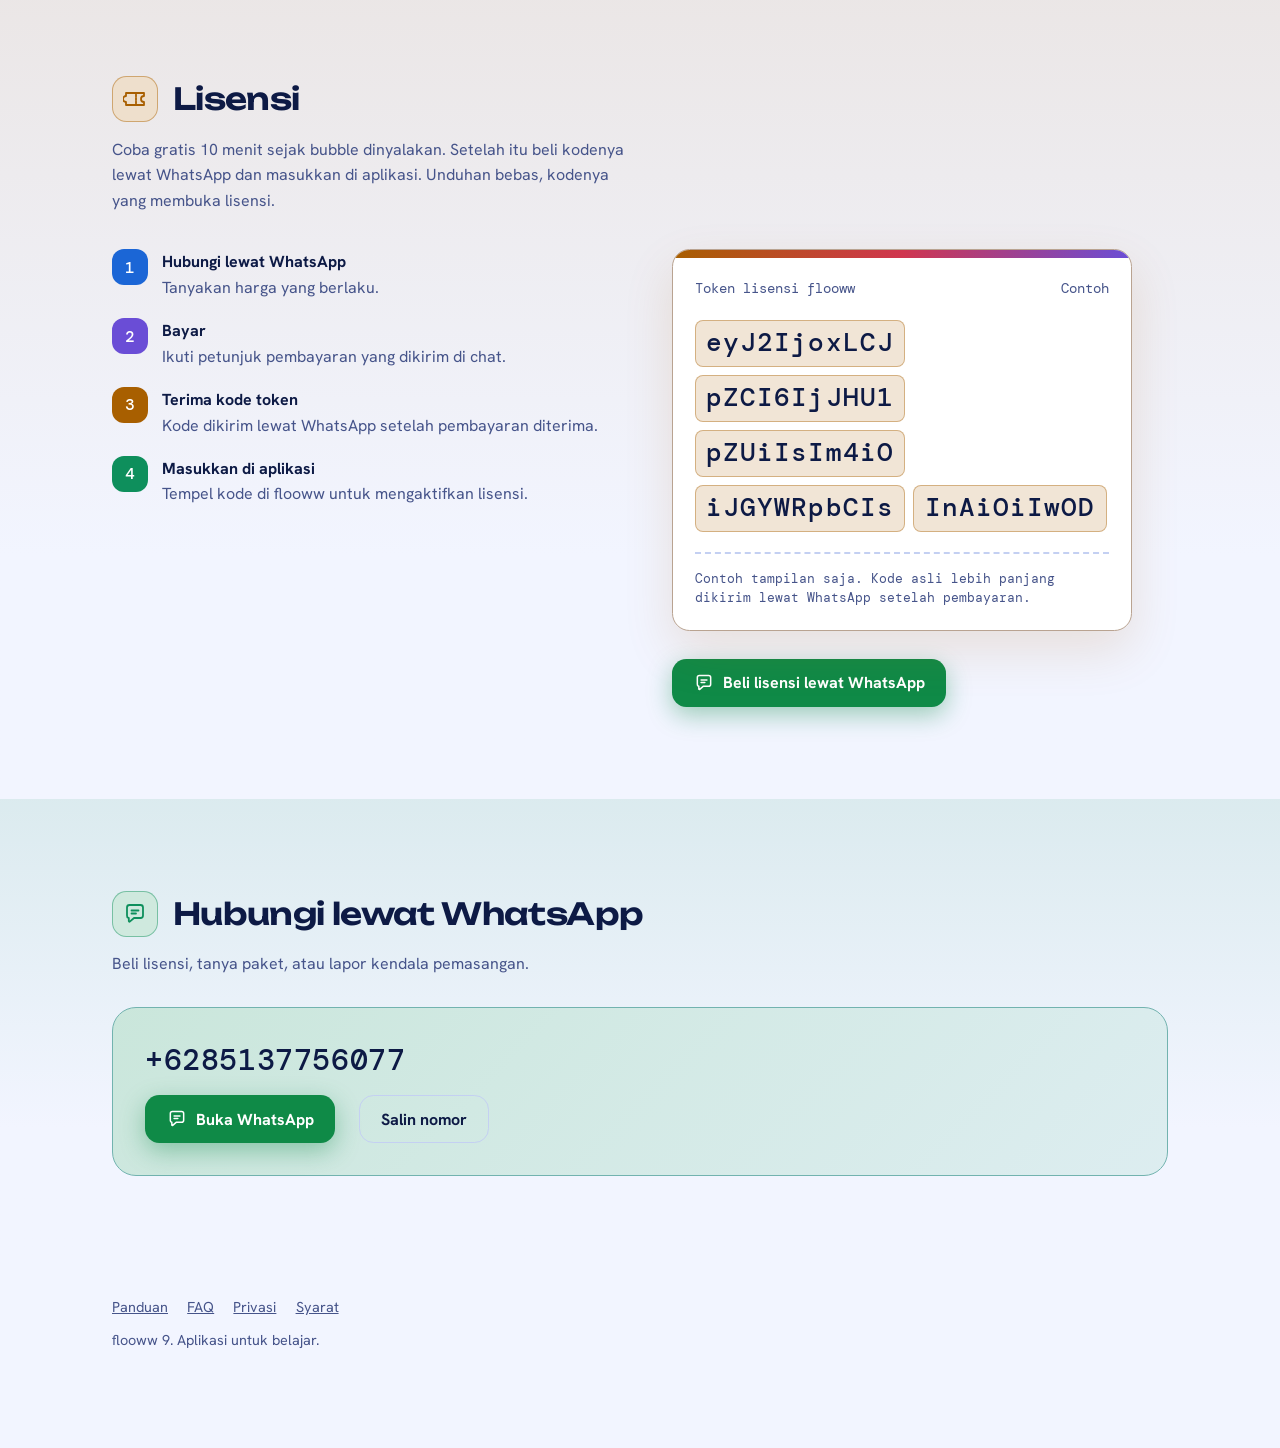
==== commit e238ef45: "Website: tombol hero jadi "Unduh flooww" dan menggulir mulus ke bagian Unduh Co-Authored-By: Claude " ====
--- a/website/index.html
+++ b/website/index.html
@@ -377,7 +377,7 @@
       title: 'flooww',
       tagline: 'Bubble mengambang untuk belajar.',
       sub: 'Lingkari soal di layar, lalu tanya AI, salin teksnya, atau terjemahkan. Semua dari satu bubble di atas aplikasi apa pun.',
-      btnApk: 'Unduh APK {versi}',
+      btnApk: 'Unduh flooww',
       btnWa: 'Beli lisensi lewat WhatsApp',
       pills: [{ label: 'Tanpa iklan dan pelacak' }, { label: 'Isi layar tidak dikirim ke pengembang' }, { label: 'Izin dijelaskan satu per satu' }],
       fine: 'Untuk Android 8.0 ke atas. Tersedia untuk HP 64-bit dan 32-bit, pilihannya ada di bagian Unduh.',
@@ -610,7 +610,7 @@
     h.push('<nav class="nav" aria-label="' + F(c.nav.aria) + '">' + c.nav.items.map(function (n, i) { return '<a href="' + (NAVHREF[i] || '#atas') + '">' + F(n.label) + '</a>'; }).join('') + '</nav></header>');
     h.push('<main id="atas"><section class="in hero"><div>');
     h.push('<h1 class="wordmark">' + F(c.hero.title) + '</h1><p class="tagline">' + F(c.hero.tagline) + '</p><p class="sub">' + F(c.hero.sub) + '</p>');
-    h.push('<div class="cta"><a class="btn btn-primary" href="' + apk + '" target="_blank" rel="noopener">' + icon('i-dl') + F(c.hero.btnApk) + '</a>' + waBtn(c.hero.btnWa) + '</div>');
+    h.push('<div class="cta"><a class="btn btn-primary" href="#unduh">' + icon('i-dl') + F(c.hero.btnApk) + '</a>' + waBtn(c.hero.btnWa) + '</div>');
     h.push('<div class="pills">' + c.hero.pills.map(function (p, i) { return '<a class="pill" href="#aman" style="--c: var(' + PILL_COLORS[i % PILL_COLORS.length] + ')"><i></i>' + F(p.label) + '</a>'; }).join('') + '</div>');
     h.push('<p class="fine">' + F(c.hero.fine) + '</p></div>');
     h.push('<figure class="demo"><div class="screen"><div class="fake" aria-hidden="true"><i></i><i></i><i></i><i></i><i></i><i></i><i></i><i></i><i></i><b></b></div>');
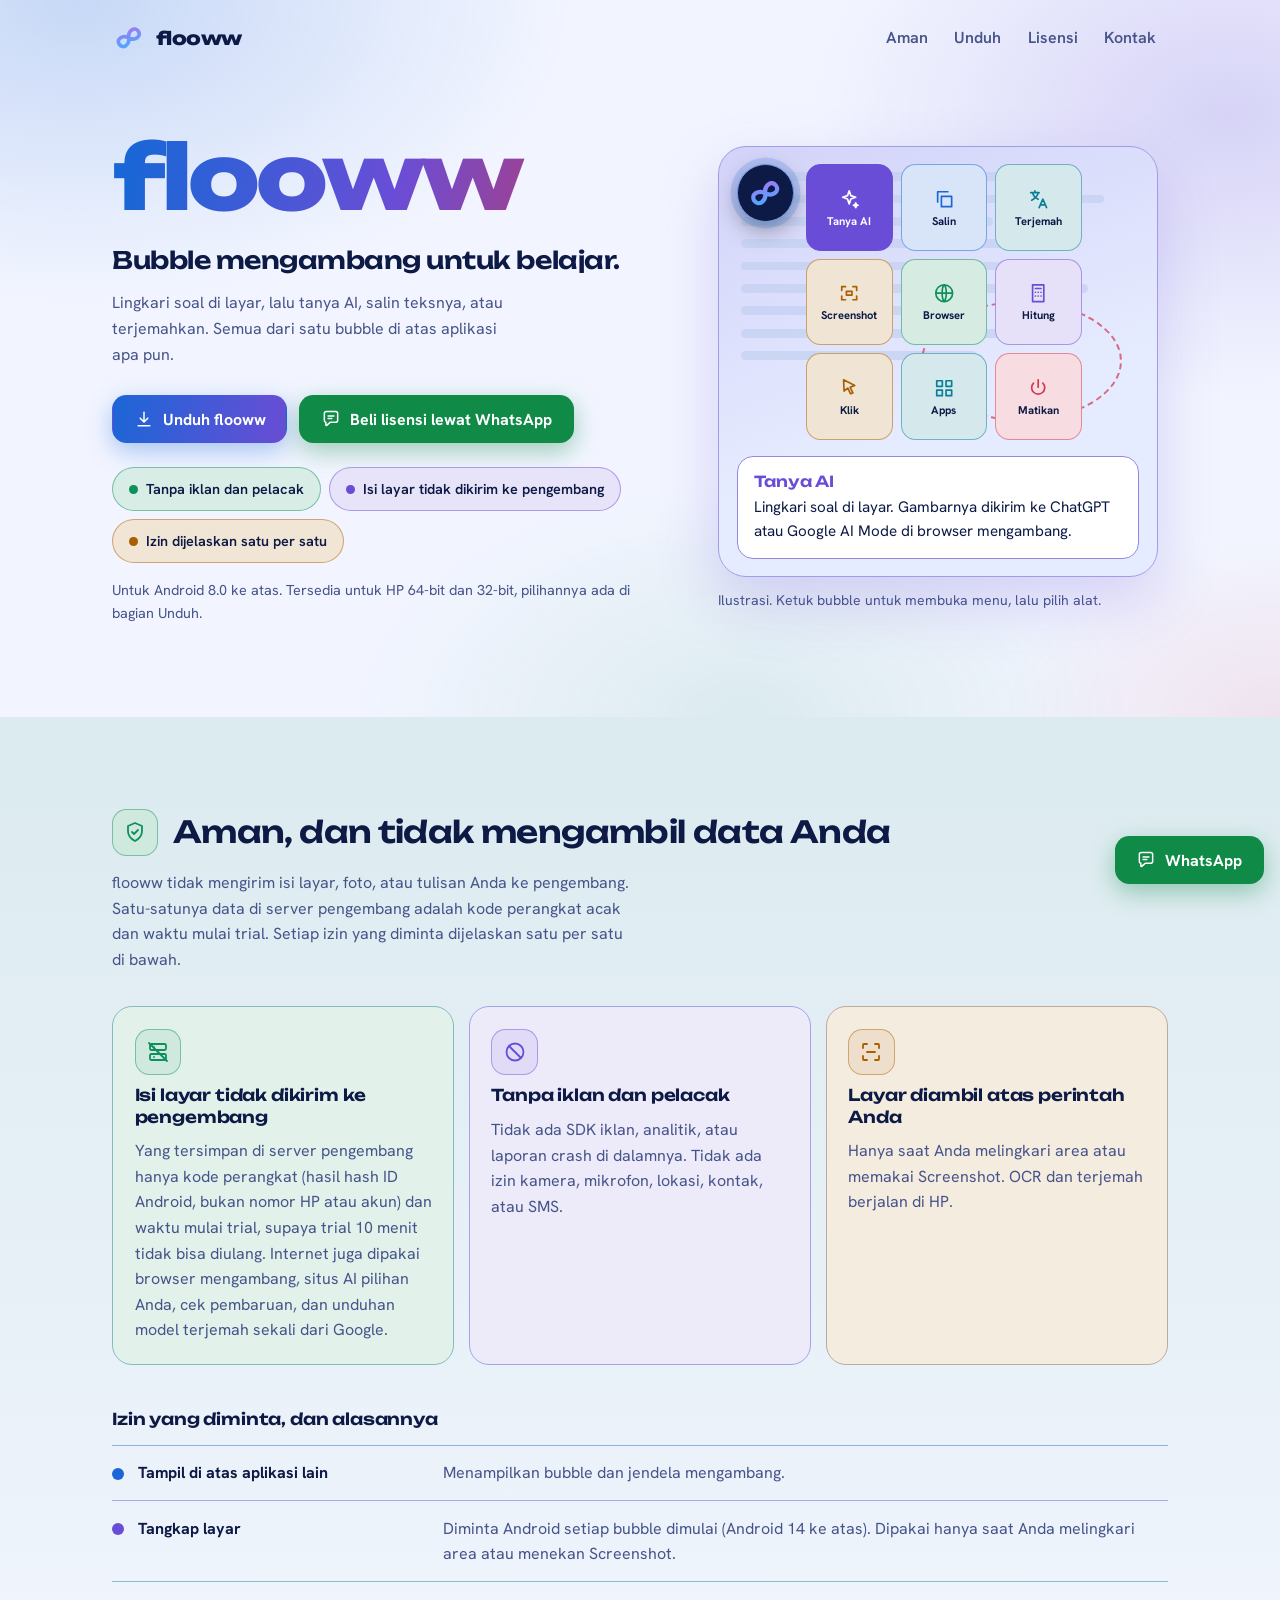
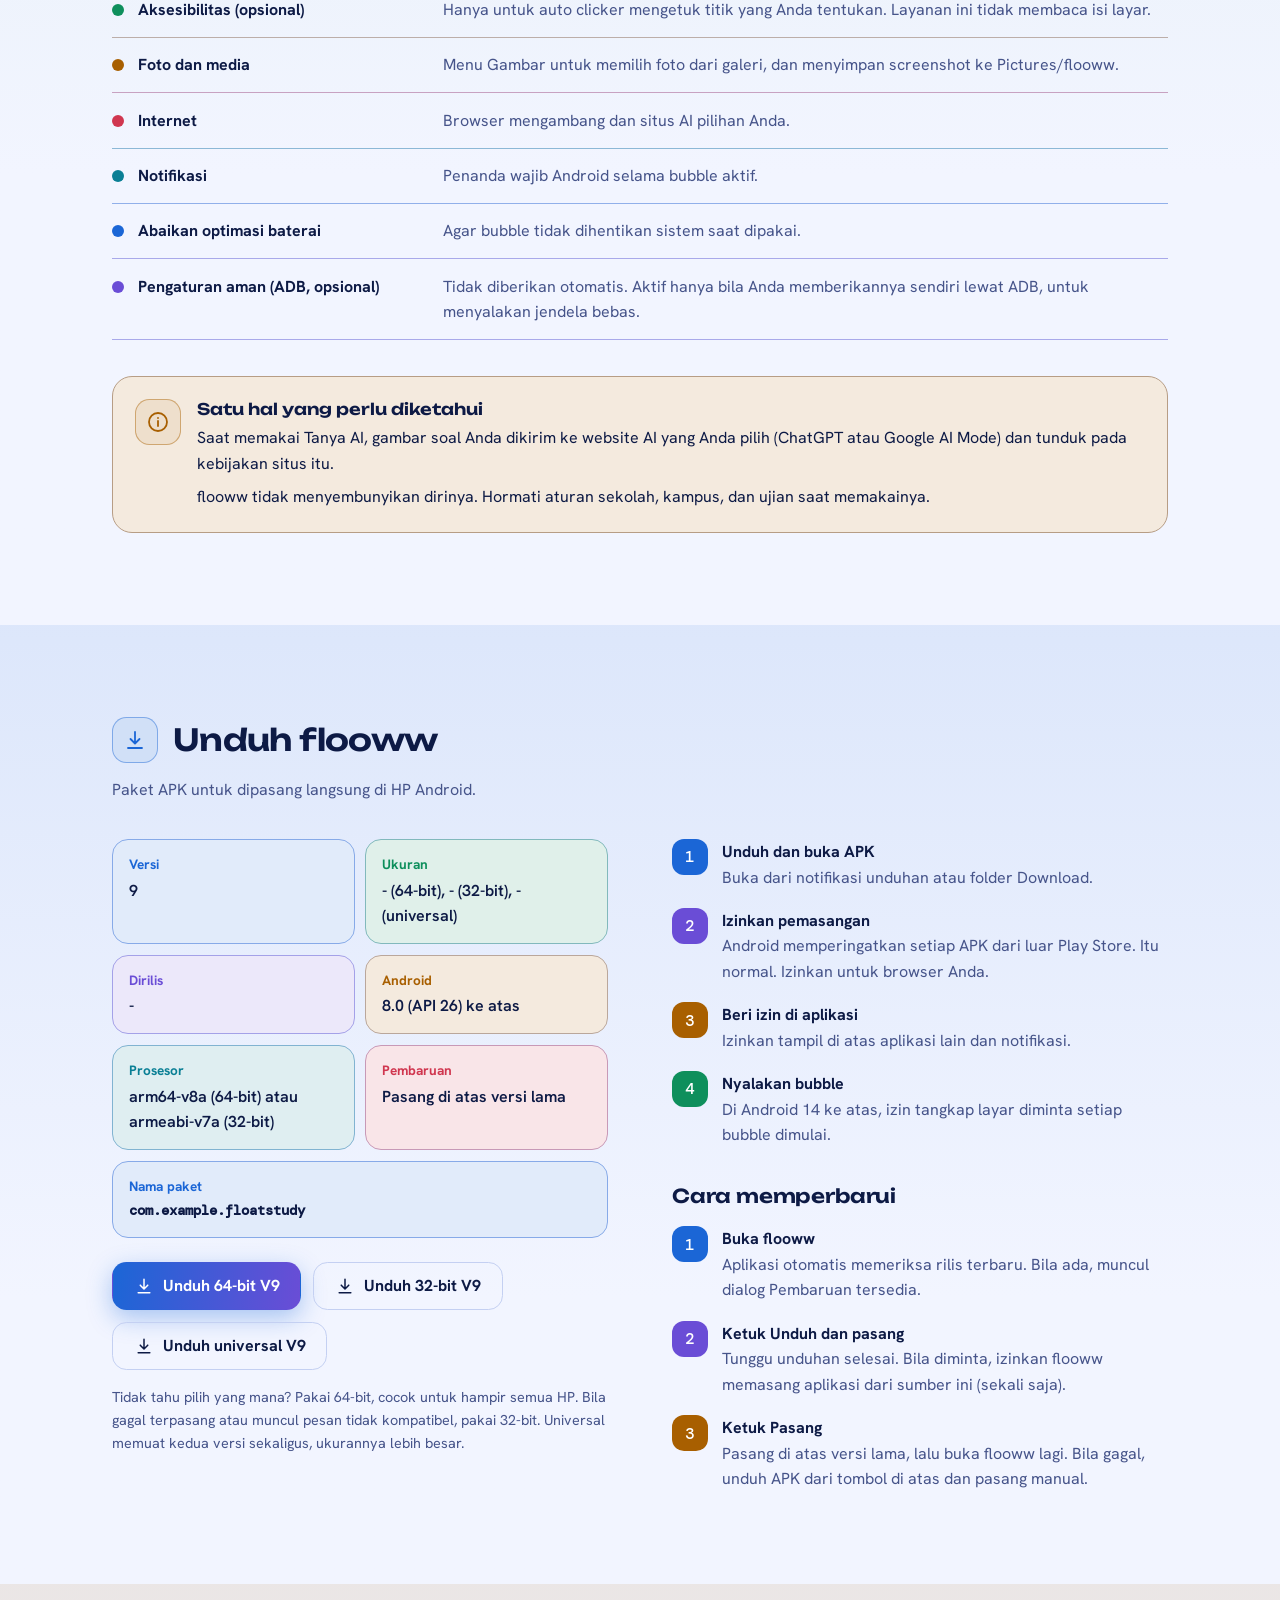
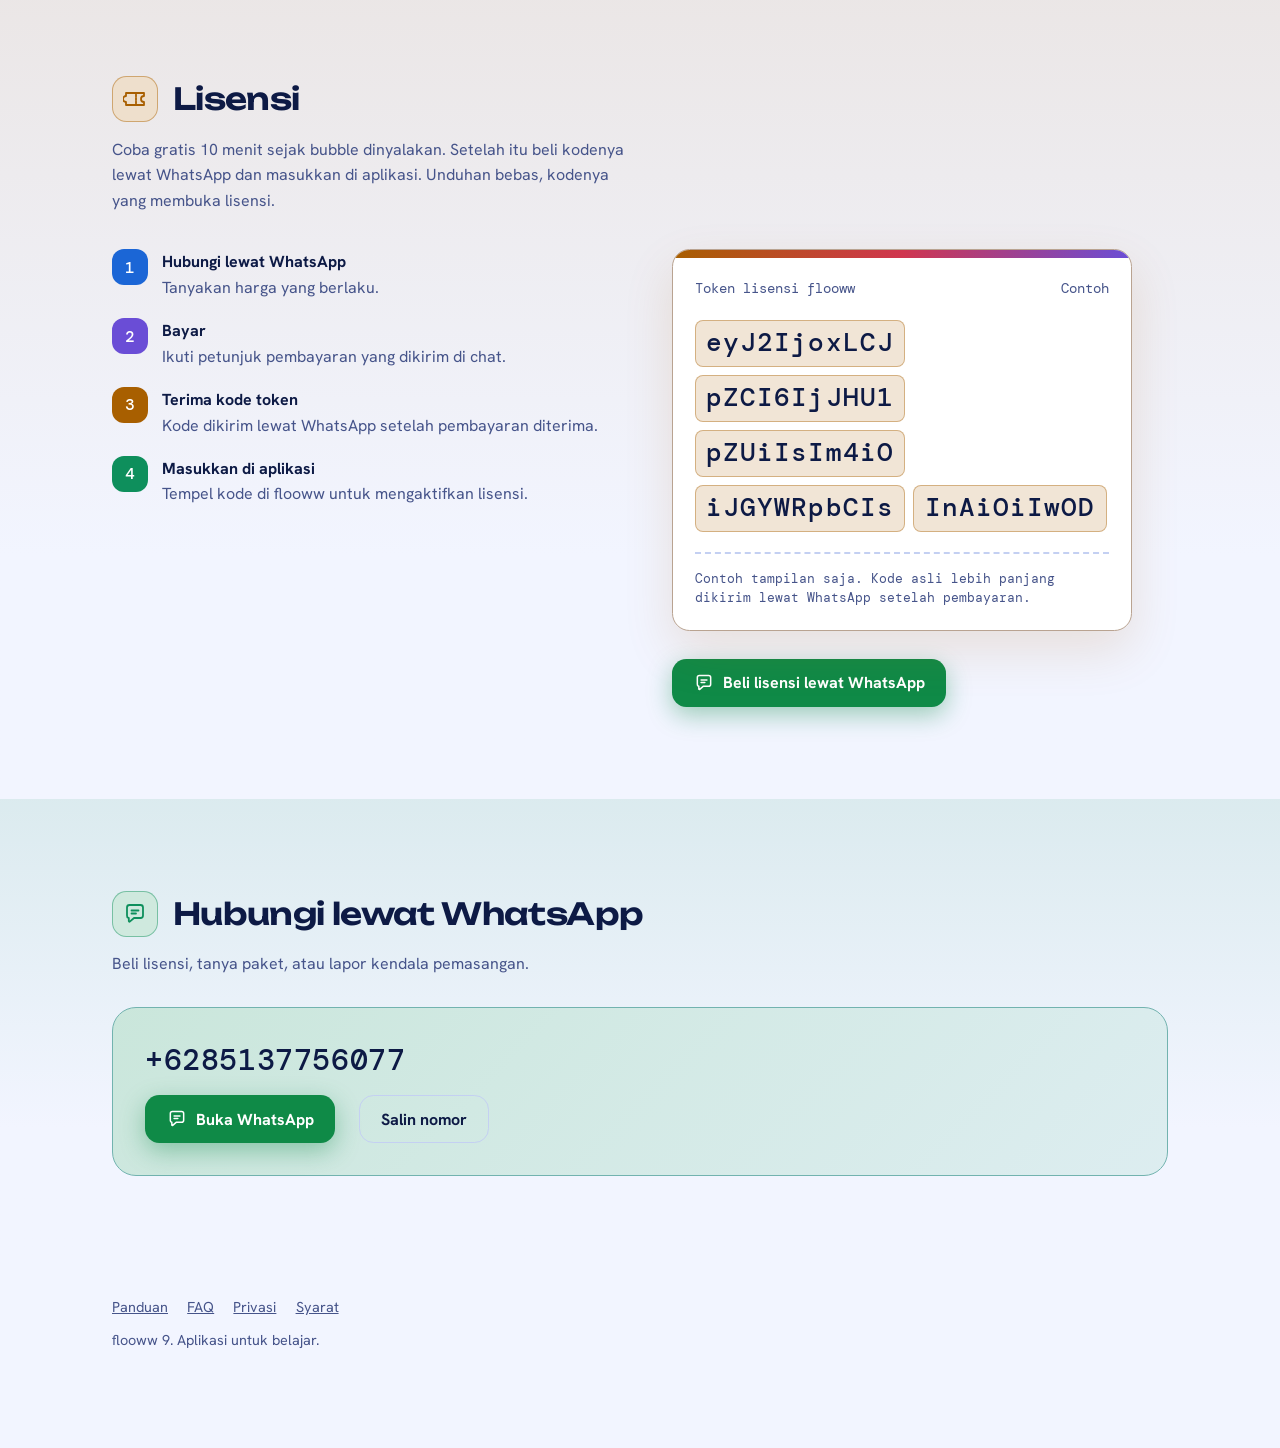
==== commit a49803f6: "Website: tombol unduh universal (flooww.apk) Co-Authored-By: Claude Sonnet 5.5 <noreply@anthropic.co" ====
--- a/website/index.html
+++ b/website/index.html
@@ -369,7 +369,8 @@
       waNumber: '62XXXXXXXXXX',
       waText: 'Halo, saya mau beli lisensi flooww. Mohon info paket dan harganya.',
       apkUrl: 'https://github.com/BaksoTumpah/flooww-rilis/releases/latest/download/flooww-64bit.apk',
-      apkUrl32: 'https://github.com/BaksoTumpah/flooww-rilis/releases/latest/download/flooww-32bit.apk'
+      apkUrl32: 'https://github.com/BaksoTumpah/flooww-rilis/releases/latest/download/flooww-32bit.apk',
+      apkUrlU: 'https://github.com/BaksoTumpah/flooww-rilis/releases/latest/download/flooww.apk'
     },
     brand: { name: 'flooww', aria: 'flooww, ke atas' },
     nav: { aria: 'Menu halaman', items: [{ label: 'Aman' }, { label: 'Unduh' }, { label: 'Lisensi' }, { label: 'Kontak' }] },
@@ -426,10 +427,11 @@
       lead: 'Paket APK untuk dipasang langsung di HP Android.',
       btn: 'Unduh 64-bit {versi}',
       btn32: 'Unduh 32-bit {versi}',
-      which: 'Tidak tahu pilih yang mana? Pakai 64-bit, cocok untuk hampir semua HP. Bila gagal terpasang atau muncul pesan tidak kompatibel, pakai 32-bit.',
+      btnU: 'Unduh universal {versi}',
+      which: 'Tidak tahu pilih yang mana? Pakai 64-bit, cocok untuk hampir semua HP. Bila gagal terpasang atau muncul pesan tidak kompatibel, pakai 32-bit. Universal memuat kedua versi sekaligus, ukurannya lebih besar.',
       spec: [
         { label: 'Versi', value: '{versi}' },
-        { label: 'Ukuran', value: '{ukuran} (64-bit), {ukuran32} (32-bit)' },
+        { label: 'Ukuran', value: '{ukuran} (64-bit), {ukuran32} (32-bit), {ukuranU} (universal)' },
         { label: 'Dirilis', value: '{tanggal}' },
         { label: 'Android', value: '8.0 (API 26) ke atas' },
         { label: 'Prosesor', value: 'arm64-v8a (64-bit) atau armeabi-v7a (32-bit)' },
@@ -484,6 +486,7 @@
   function releaseVersion(c) { return RELEASE && RELEASE.version ? RELEASE.version : c.meta.version; }
   function mb(n) { return n ? (n / 1048576).toFixed(1).replace('.', ',') + ' MB' : '-'; }
   function releaseSize() { return RELEASE ? mb(RELEASE.size) : '-'; }
+  function releaseSizeU() { return RELEASE ? mb(RELEASE.sizeU) : '-'; }
   function releaseSize32() { return RELEASE ? mb(RELEASE.size32) : '-'; }
   function releaseDate() {
     if (!RELEASE || !RELEASE.date) return '-';
@@ -495,6 +498,7 @@
     return String(s == null ? '' : s)
       .replace(/\{versi\}/g, releaseVersion(c))
       .replace(/\{ukuran32\}/g, releaseSize32())
+      .replace(/\{ukuranU\}/g, releaseSizeU())
       .replace(/\{ukuran\}/g, releaseSize())
       .replace(/\{tanggal\}/g, releaseDate())
       .replace(/\{kode\}/g, c.lisensi.receipt.groups.map(function (g) { return g.v; }).join(' '));
@@ -600,7 +604,7 @@
 
   function siteHTML(c) {
     var F = function (s) { return esc(fill(s, c)); };
-    var wa = esc(waLink(c)), apk = esc(c.meta.apkUrl), apk32 = esc(c.meta.apkUrl32 || ''), h = [];
+    var wa = esc(waLink(c)), apk = esc(c.meta.apkUrl), apk32 = esc(c.meta.apkUrl32 || ''), apkU = esc(c.meta.apkUrlU || ''), h = [];
     var waBtn = function (label) { return '<a class="btn btn-wa" href="' + wa + '" target="_blank" rel="noopener">' + icon('chat') + F(label) + '</a>'; };
 
     if (draft) {
@@ -634,7 +638,7 @@
       var mono = /^[a-z0-9_]+(\.[a-z0-9_]+)+$/i.test(fill(s.value, c));
       return '<div><dt>' + F(s.label) + '</dt><dd' + (mono ? ' class="mono"' : '') + '>' + F(s.value) + '</dd></div>';
     }).join('') + '</dl>');
-    h.push('<div class="cta dl-cta"><a class="btn btn-primary" href="' + apk + '" target="_blank" rel="noopener">' + icon('i-dl') + F(c.unduh.btn) + '</a>' + (apk32 ? '<a class="btn btn-ghost" href="' + apk32 + '" target="_blank" rel="noopener">' + icon('i-dl') + F(c.unduh.btn32) + '</a>' : '') + '</div>' + (c.unduh.which ? '<p class="fine">' + F(c.unduh.which) + '</p>' : '') + '</div>' + '<div>' + stepsHTML(c.unduh.steps, F) + '<h3 class="up-h">' + F(c.unduh.upTitle) + '</h3>' + stepsHTML(c.unduh.upSteps, F) + '</div></div></div></section>');
+    h.push('<div class="cta dl-cta"><a class="btn btn-primary" href="' + apk + '" target="_blank" rel="noopener">' + icon('i-dl') + F(c.unduh.btn) + '</a>' + (apk32 ? '<a class="btn btn-ghost" href="' + apk32 + '" target="_blank" rel="noopener">' + icon('i-dl') + F(c.unduh.btn32) + '</a>' : '') + (apkU ? '<a class="btn btn-ghost" href="' + apkU + '" target="_blank" rel="noopener">' + icon('i-dl') + F(c.unduh.btnU || 'Unduh universal {versi}') + '</a>' : '') + '</div>' + (c.unduh.which ? '<p class="fine">' + F(c.unduh.which) + '</p>' : '') + '</div>' + '<div>' + stepsHTML(c.unduh.steps, F) + '<h3 class="up-h">' + F(c.unduh.upTitle) + '</h3>' + stepsHTML(c.unduh.upSteps, F) + '</div></div></div></section>');
 
     var r = c.lisensi.receipt;
     h.push('<section class="sec" id="lisensi" style="--c: var(--amber)"><div class="in">' + shHTML('i-ticket', c.lisensi.title, F) + '<p class="lead-in">' + F(c.lisensi.lead) + '</p><div class="lic-grid">' + stepsHTML(c.lisensi.steps, F));
@@ -707,13 +711,13 @@
   function F(path, label, kind, hint) { return { t: 'f', path: path, label: label, kind: kind || 'text', hint: hint || '' }; }
   function G(title, fields, hint) { return { t: 'g', title: title, fields: fields, hint: hint || '' }; }
   function L(title, path, o) { return { t: 'l', title: title, path: path, fixed: !!o.fixed, fields: o.fields, name: o.name, titleKey: o.titleKey, blank: o.blank, hint: o.hint || '' }; }
-  var VERSI_HINT = 'Tulis {versi}, {ukuran}, {ukuran32}, atau {tanggal} untuk memasukkan data rilis terbaru otomatis dari GitHub.';
+  var VERSI_HINT = 'Tulis {versi}, {ukuran}, {ukuran32}, {ukuranU}, atau {tanggal} untuk memasukkan data rilis terbaru otomatis dari GitHub.';
   var SECTIONS = [
     { id: 'tayang', label: 'Tayangkan', desc: 'Simpan, ekspor, dan impor seluruh teks situs.' },
     { id: 'umum', label: 'Umum', desc: 'Judul tab, merek, versi, nomor WhatsApp, dan tautan.', blocks: [
       G('Situs', [F('meta.title', 'Judul tab browser'), F('brand.name', 'Nama merek di pojok kiri atas'), F('brand.aria', 'Label pembaca layar untuk merek')]),
       G('Mesin pencari (Google)', [F('meta.siteTitle', 'Judul yang tampil di Google dan tab', 'text', 'Mis. "flooww asisten belajar". Google membaca judul setelah situs dirender; judul di HTML statis tidak ikut berubah.'), F('meta.description', 'Deskripsi di Google', 'area', 'Sekitar 120 sampai 160 karakter.')]),
-      G('Aplikasi', [F('meta.version', 'Nomor versi cadangan', 'text', 'Terisi otomatis dari rilis terbaru di GitHub. Angka ini hanya dipakai bila GitHub tidak terjangkau.'), F('meta.apkUrl', 'Tautan unduh APK 64-bit', 'url', 'Dipakai oleh tombol Unduh 64-bit dan tombol di bagian atas.'), F('meta.apkUrl32', 'Tautan unduh APK 32-bit', 'url', 'Dipakai oleh tombol Unduh 32-bit.')]),
+      G('Aplikasi', [F('meta.version', 'Nomor versi cadangan', 'text', 'Terisi otomatis dari rilis terbaru di GitHub. Angka ini hanya dipakai bila GitHub tidak terjangkau.'), F('meta.apkUrl', 'Tautan unduh APK 64-bit', 'url', 'Dipakai oleh tombol Unduh 64-bit dan tombol di bagian atas.'), F('meta.apkUrl32', 'Tautan unduh APK 32-bit', 'url', 'Dipakai oleh tombol Unduh 32-bit.'), F('meta.apkUrlU', 'Tautan unduh APK universal', 'url', 'Dipakai oleh tombol Unduh universal (flooww.apk, memuat 64 dan 32-bit).')]),
       G('WhatsApp', [F('meta.waNumber', 'Nomor WhatsApp', 'tel', 'Format internasional tanpa tanda plus. Contoh: 6281234567890.'), F('meta.waText', 'Pesan awal saat chat dibuka', 'area')])
     ] },
     { id: 'menu', label: 'Menu atas', desc: 'Teks tautan di bagian atas halaman. Tujuan tautan tetap.', blocks: [
@@ -737,7 +741,7 @@
       G('Kotak catatan', [F('aman.honest.title', 'Judul'), F('aman.honest.p1', 'Paragraf pertama', 'area'), F('aman.honest.p2', 'Paragraf kedua', 'area')])
     ] },
     { id: 'unduh', label: 'Unduh', desc: 'Spesifikasi dan langkah pemasangan.', blocks: [
-      G('Judul bagian', [F('unduh.title', 'Judul'), F('unduh.lead', 'Pengantar', 'area'), F('unduh.btn', 'Tombol unduh 64-bit', 'text', VERSI_HINT), F('unduh.btn32', 'Tombol unduh 32-bit', 'text', VERSI_HINT), F('unduh.which', 'Petunjuk memilih 32 atau 64-bit', 'area')]),
+      G('Judul bagian', [F('unduh.title', 'Judul'), F('unduh.lead', 'Pengantar', 'area'), F('unduh.btn', 'Tombol unduh 64-bit', 'text', VERSI_HINT), F('unduh.btn32', 'Tombol unduh 32-bit', 'text', VERSI_HINT), F('unduh.btnU', 'Tombol unduh universal', 'text', VERSI_HINT), F('unduh.which', 'Petunjuk memilih 32 atau 64-bit', 'area')]),
       L('Spesifikasi', 'unduh.spec', { name: 'Baris', titleKey: 'label', blank: { label: '', value: '' }, fields: [{ key: 'label', label: 'Nama' }, { key: 'value', label: 'Nilai', hint: VERSI_HINT }] }),
       L('Langkah pemasangan', 'unduh.steps', { name: 'Langkah', titleKey: 'title', blank: { title: '', desc: '' }, fields: [{ key: 'title', label: 'Judul langkah' }, { key: 'desc', label: 'Penjelasan', kind: 'area' }] }),
       G('Cara memperbarui', [F('unduh.upTitle', 'Judul')]),
@@ -948,21 +952,25 @@
   }
   try {
     var cached = null;
-    try { cached = JSON.parse(sessionStorage.getItem('flooww.release.v2') || 'null'); } catch (e) { }
-    if (cached && cached.at && Date.now() - cached.at < 600000) {
+    try { cached = JSON.parse(sessionStorage.getItem('flooww.release.v3') || 'null'); } catch (e) { }
+    if (cached && cached.at && Date.now() - cached.at < 60000) {
       RELEASE = cached.r;
       renderSiteIfReady();
     } else {
-      fetch('https://api.github.com/repos/BaksoTumpah/flooww-rilis/releases/latest', { headers: { Accept: 'application/vnd.github+json' } })
+      fetch('https://api.github.com/repos/BaksoTumpah/flooww-rilis/releases?per_page=10', { headers: { Accept: 'application/vnd.github+json' }, cache: 'no-store' })
         .then(function (r) { return r.ok ? r.json() : null; })
         .then(function (j) {
-          if (!isObj(j)) return;
-          var m = /\d+/.exec(String(j.tag_name || ''));
-          var apks = (j.assets || []).filter(function (x) { return /\.apk$/i.test(x.name || ''); });
+          if (!Array.isArray(j)) return;
+          // rilis flooww terbaru = tag v10, v11, ... (rilis aplikasi admin bertag lain diabaikan)
+          var rel = j.filter(function (x) { return /^v\d+$/.test(String(x.tag_name || '')) && !x.draft && !x.prerelease; })[0];
+          if (!rel) return;
+          var m = /\d+/.exec(String(rel.tag_name));
+          var apks = (rel.assets || []).filter(function (x) { return /\.apk$/i.test(x.name || ''); });
           var a = apks.filter(function (x) { return /64/.test(x.name); })[0] || apks[0];
           var a32 = apks.filter(function (x) { return /32/.test(x.name); })[0];
-          var r = { version: m ? m[0] : '', size: a ? a.size : 0, size32: a32 ? a32.size : 0, date: j.published_at || '' };
-          try { sessionStorage.setItem('flooww.release.v2', JSON.stringify({ at: Date.now(), r: r })); } catch (e) { }
+          var aU = apks.filter(function (x) { return /^flooww\.apk$/i.test(x.name || ''); })[0];
+          var r = { version: m ? m[0] : '', size: a ? a.size : 0, size32: a32 ? a32.size : 0, sizeU: aU ? aU.size : 0, date: rel.published_at || '' };
+          try { sessionStorage.setItem('flooww.release.v3', JSON.stringify({ at: Date.now(), r: r })); } catch (e) { }
           applyRelease(r);
         }, function () { });
     }
